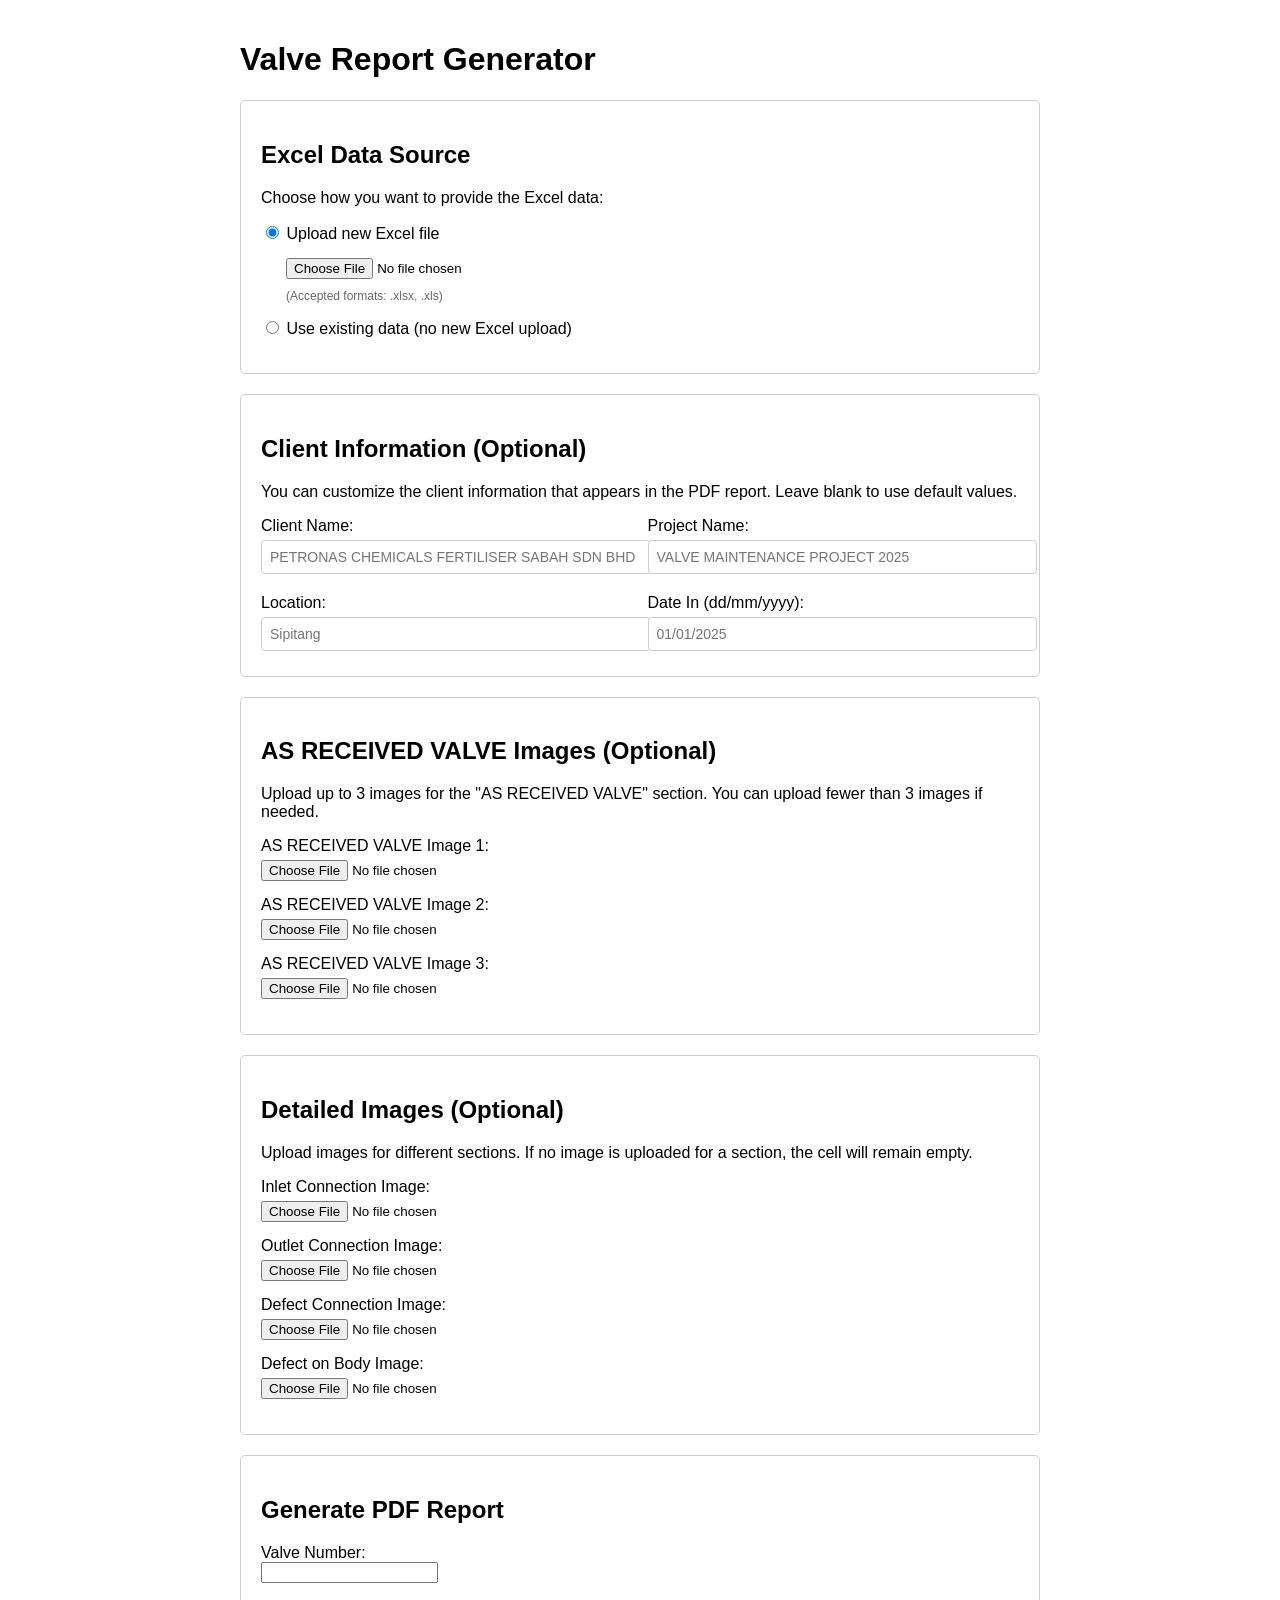
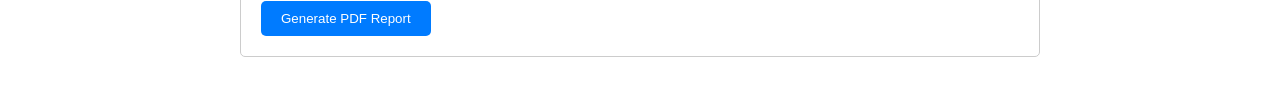
==== templates/index.html @ 650906e9 "added petronas logo" ====
<!DOCTYPE html>
<html lang="en">
<head>
    <meta charset="UTF-8">
    <meta name="viewport" content="width=device-width, initial-scale=1.0">
    <title>Valve Report Generator</title>
    <style>
        body {
            font-family: Arial, sans-serif;
            max-width: 800px;
            margin: 0 auto;
            padding: 20px;
        }
        .upload-section {
            border: 1px solid #ccc;
            padding: 20px;
            margin: 20px 0;
            border-radius: 5px;
        }
        .image-upload {
            margin: 10px 0;
        }
        .image-preview {
            max-width: 200px;
            max-height: 150px;
            margin: 10px 0;
        }
        button {
            background-color: #007bff;
            color: white;
            padding: 10px 20px;
            border: none;
            border-radius: 5px;
            cursor: pointer;
        }
        button:hover {
            background-color: #0056b3;
        }
        input[type="file"] {
            margin: 5px 0;
        }
        input[type="text"] {
            border: 1px solid #ccc;
            border-radius: 4px;
            font-size: 14px;
        }
        input[type="text"]:focus {
            outline: none;
            border-color: #007bff;
            box-shadow: 0 0 5px rgba(0,123,255,0.3);
        }
        .status {
            margin: 10px 0;
            padding: 10px;
            border-radius: 5px;
        }
        .success {
            background-color: #d4edda;
            color: #155724;
        }
        .error {
            background-color: #f8d7da;
            color: #721c24;
        }
    </style>
</head>
<body>
    <h1>Valve Report Generator</h1>
    
    <div class="upload-section">
        <h2>Excel Data Source</h2>
        <p>Choose how you want to provide the Excel data:</p>
        
        <div style="margin: 15px 0;">
            <input type="radio" id="upload_new" name="excel_option" value="upload" checked onchange="toggleExcelOption()">
            <label for="upload_new">Upload new Excel file</label>
            <div id="upload_section" style="margin-left: 25px; margin-top: 10px;">
                <input type="file" id="excel_file" accept=".xlsx,.xls" onchange="uploadExcel()">
                <p style="font-size: 12px; color: #666; margin: 5px 0;">(Accepted formats: .xlsx, .xls)</p>
            </div>
        </div>
        
        <div style="margin: 15px 0;">
            <input type="radio" id="use_existing" name="excel_option" value="existing" onchange="toggleExcelOption()">
            <label for="use_existing">Use existing data (no new Excel upload)</label>
        </div>
        
        <div id="excel_status"></div>
    </div>

    <div class="upload-section">
        <h2>Client Information (Optional)</h2>
        <p>You can customize the client information that appears in the PDF report. Leave blank to use default values.</p>
        
        <div style="display: grid; grid-template-columns: 1fr 1fr; gap: 15px;">
            <div>
                <label for="client_name">Client Name:</label><br>
                <input type="text" id="client_name" placeholder="PETRONAS CHEMICALS FERTILISER SABAH SDN BHD" style="width: 100%; padding: 8px; margin: 5px 0;">
            </div>
            <div>
                <label for="project_name">Project Name:</label><br>
                <input type="text" id="project_name" placeholder="VALVE MAINTENANCE PROJECT 2025" style="width: 100%; padding: 8px; margin: 5px 0;">
            </div>
            <div>
                <label for="location">Location:</label><br>
                <input type="text" id="location" placeholder="Sipitang" style="width: 100%; padding: 8px; margin: 5px 0;">
            </div>
            <div>
                <label for="date_in">Date In (dd/mm/yyyy):</label><br>
                <input type="text" id="date_in" placeholder="01/01/2025" style="width: 100%; padding: 8px; margin: 5px 0;">
            </div>
        </div>
    </div>

    <div class="upload-section">
        <h2>AS RECEIVED VALVE Images (Optional)</h2>
        <p>Upload up to 3 images for the "AS RECEIVED VALVE" section. You can upload fewer than 3 images if needed.</p>
        
        <div class="image-upload">
            <label for="received_valve_1">AS RECEIVED VALVE Image 1:</label><br>
            <input type="file" id="received_valve_1" accept="image/*" onchange="uploadReceivedValveImage(1)">
            <div id="received_valve_1_status"></div>
            <img id="received_valve_1_preview" class="image-preview" style="display: none;">
        </div>

        <div class="image-upload">
            <label for="received_valve_2">AS RECEIVED VALVE Image 2:</label><br>
            <input type="file" id="received_valve_2" accept="image/*" onchange="uploadReceivedValveImage(2)">
            <div id="received_valve_2_status"></div>
            <img id="received_valve_2_preview" class="image-preview" style="display: none;">
        </div>

        <div class="image-upload">
            <label for="received_valve_3">AS RECEIVED VALVE Image 3:</label><br>
            <input type="file" id="received_valve_3" accept="image/*" onchange="uploadReceivedValveImage(3)">
            <div id="received_valve_3_status"></div>
            <img id="received_valve_3_preview" class="image-preview" style="display: none;">
        </div>
    </div>

    <div class="upload-section">
        <h2>Detailed Images (Optional)</h2>
        <p>Upload images for different sections. If no image is uploaded for a section, the cell will remain empty.</p>
        
        <div class="image-upload">
            <label for="inlet_connection">Inlet Connection Image:</label><br>
            <input type="file" id="inlet_connection" accept="image/*" onchange="uploadImage('inlet_connection')">
            <div id="inlet_connection_status"></div>
            <img id="inlet_connection_preview" class="image-preview" style="display: none;">
        </div>

        <div class="image-upload">
            <label for="outlet_connection">Outlet Connection Image:</label><br>
            <input type="file" id="outlet_connection" accept="image/*" onchange="uploadImage('outlet_connection')">
            <div id="outlet_connection_status"></div>
            <img id="outlet_connection_preview" class="image-preview" style="display: none;">
        </div>

        <div class="image-upload">
            <label for="defect_connection">Defect Connection Image:</label><br>
            <input type="file" id="defect_connection" accept="image/*" onchange="uploadImage('defect_connection')">
            <div id="defect_connection_status"></div>
            <img id="defect_connection_preview" class="image-preview" style="display: none;">
        </div>

        <div class="image-upload">
            <label for="defect_body">Defect on Body Image:</label><br>
            <input type="file" id="defect_body" accept="image/*" onchange="uploadImage('defect_body')">
            <div id="defect_body_status"></div>
            <img id="defect_body_preview" class="image-preview" style="display: none;">
        </div>
    </div>

    <div class="upload-section">
        <h2>Generate PDF Report</h2>
        <label for="valve_no">Valve Number:</label><br>
        <input list="valve_no_list" id="valve_no" name="valve_no">
        <datalist id="valve_no_list"></datalist><br><br>
        <button onclick="generatePDF()">Generate PDF Report</button>
        <div id="pdf_status"></div>
    </div>

    <script>
        let uploadedImages = {};
        let receivedValveImages = [];

        function uploadExcel() {
            const uploadOption = document.getElementById('upload_new');
            if (!uploadOption.checked) {
                showStatus('excel_status', 'Please select "Upload new Excel file" option first.', 'error');
                return;
            }
            
            const fileInput = document.getElementById('excel_file');
            const file = fileInput.files[0];

            if (!file) {
                showStatus('excel_status', 'Please select an Excel file.', 'error');
                return;
            }

            const formData = new FormData();
            formData.append('excel', file);

            fetch('/upload-excel', {
                method: 'POST',
                body: formData
            })
            .then(response => response.json())
            .then(data => {
                if (data.message) {
                    showStatus('excel_status', data.message, 'success');
                } else {
                    showStatus('excel_status', data.error, 'error');
                }
            })
            .catch(error => {
                showStatus('excel_status', 'Upload failed: ' + error.message, 'error');
            });
        }

        function toggleExcelOption() {
            const uploadOption = document.getElementById('upload_new');
            const uploadSection = document.getElementById('upload_section');
            
            if (uploadOption.checked) {
                uploadSection.style.display = 'block';
                // Clear any previous status
                showStatus('excel_status', '', '');
            } else {
                uploadSection.style.display = 'none';
                // Automatically use existing data when this option is selected
                useExistingData();
            }
        }

        function useExistingData() {
            showStatus('excel_status', 'Using existing extracted data. You can now generate the PDF.', 'success');
        }

        function uploadImage(imageType) {
            const fileInput = document.getElementById(imageType);
            const file = fileInput.files[0];
            
            if (!file) {
                showStatus(imageType + '_status', 'Please select a file first.', 'error');
                return;
            }

            const formData = new FormData();
            formData.append('image', file);
            formData.append('image_type', imageType);

            fetch('/upload-image', {
                method: 'POST',
                body: formData
            })
            .then(response => response.json())
            .then(data => {
                if (data.message) {
                    showStatus(imageType + '_status', data.message, 'success');
                    uploadedImages[imageType] = data.filepath;
                    
                    // Show preview
                    const preview = document.getElementById(imageType + '_preview');
                    preview.src = URL.createObjectURL(file);
                    preview.style.display = 'block';
                } else {
                    showStatus(imageType + '_status', data.error, 'error');
                }
            })
            .catch(error => {
                showStatus(imageType + '_status', 'Upload failed: ' + error.message, 'error');
            });
        }

        function uploadReceivedValveImage(imageNumber) {
            const fileInput = document.getElementById('received_valve_' + imageNumber);
            const file = fileInput.files[0];
            
            if (!file) {
                showStatus('received_valve_' + imageNumber + '_status', 'Please select a file first.', 'error');
                return;
            }

            const formData = new FormData();
            formData.append('image', file);
            formData.append('image_type', 'received_valve_' + imageNumber);

            fetch('/upload-image', {
                method: 'POST',
                body: formData
            })
            .then(response => response.json())
            .then(data => {
                if (data.message) {
                    showStatus('received_valve_' + imageNumber + '_status', data.message, 'success');
                    
                    // Store the image in the array at the correct position (0-based index)
                    const index = imageNumber - 1;
                    receivedValveImages[index] = data.filepath;
                    
                    // Show preview
                    const preview = document.getElementById('received_valve_' + imageNumber + '_preview');
                    preview.src = URL.createObjectURL(file);
                    preview.style.display = 'block';
                } else {
                    showStatus('received_valve_' + imageNumber + '_status', data.error, 'error');
                }
            })
            .catch(error => {
                showStatus('received_valve_' + imageNumber + '_status', 'Upload failed: ' + error.message, 'error');
            });
        }

        function generatePDF() {
            const valveNo = document.getElementById('valve_no').value;
            
            // Check which Excel option is selected
            const uploadOption = document.getElementById('upload_new');
            const useExistingOption = document.getElementById('use_existing');
            
            if (!uploadOption.checked && !useExistingOption.checked) {
                showStatus('pdf_status', 'Please select an Excel data source option.', 'error');
                return;
            }
            
            // Collect client information
            const clientName = document.getElementById('client_name').value.trim();
            const projectName = document.getElementById('project_name').value.trim();
            const location = document.getElementById('location').value.trim();
            const dateIn = document.getElementById('date_in').value.trim();
            
            // Create user_data object only if any field is filled
            let user_data = null;
            if (clientName || projectName || location || dateIn) {
                user_data = {
                    client_info: {}
                };
                
                if (clientName) user_data.client_info.client = clientName;
                if (projectName) user_data.client_info.project = projectName;
                if (location) user_data.client_info.location = location;
                if (dateIn) user_data.client_info.date_in = dateIn;
            }
            
            const requestData = {
                no: parseInt(valveNo),
                user_data: user_data,
                image_files: uploadedImages,
                received_valve_images: receivedValveImages.filter(img => img) // Filter out empty slots
            };

            fetch('/generate', {
                method: 'POST',
                headers: {
                    'Content-Type': 'application/json'
                },
                body: JSON.stringify(requestData)
            })
            .then(response => response.json())
            .then(data => {
                if (data.message) {
                    showStatus('pdf_status', data.message, 'success');
                } else {
                    showStatus('pdf_status', data.error, 'error');
                }
            })
            .catch(error => {
                showStatus('pdf_status', 'Generation failed: ' + error.message, 'error');
            });
        }

        function showStatus(elementId, message, type) {
            const element = document.getElementById(elementId);
            element.textContent = message;
            element.className = 'status ' + type;
        }

        function loadAvailableNumbers() {
            fetch('/available-no')
                .then(response => response.json())
                .then(data => {
                    const datalist = document.getElementById('valve_no_list');
                    datalist.innerHTML = '';
                    if (data.numbers && data.numbers.length > 0) {
                        data.numbers.forEach(no => {
                            const option = document.createElement('option');
                            option.value = no;
                            datalist.appendChild(option);
                        });
                    }
                });
        }
        window.onload = loadAvailableNumbers;
    </script>
</body>
</html>
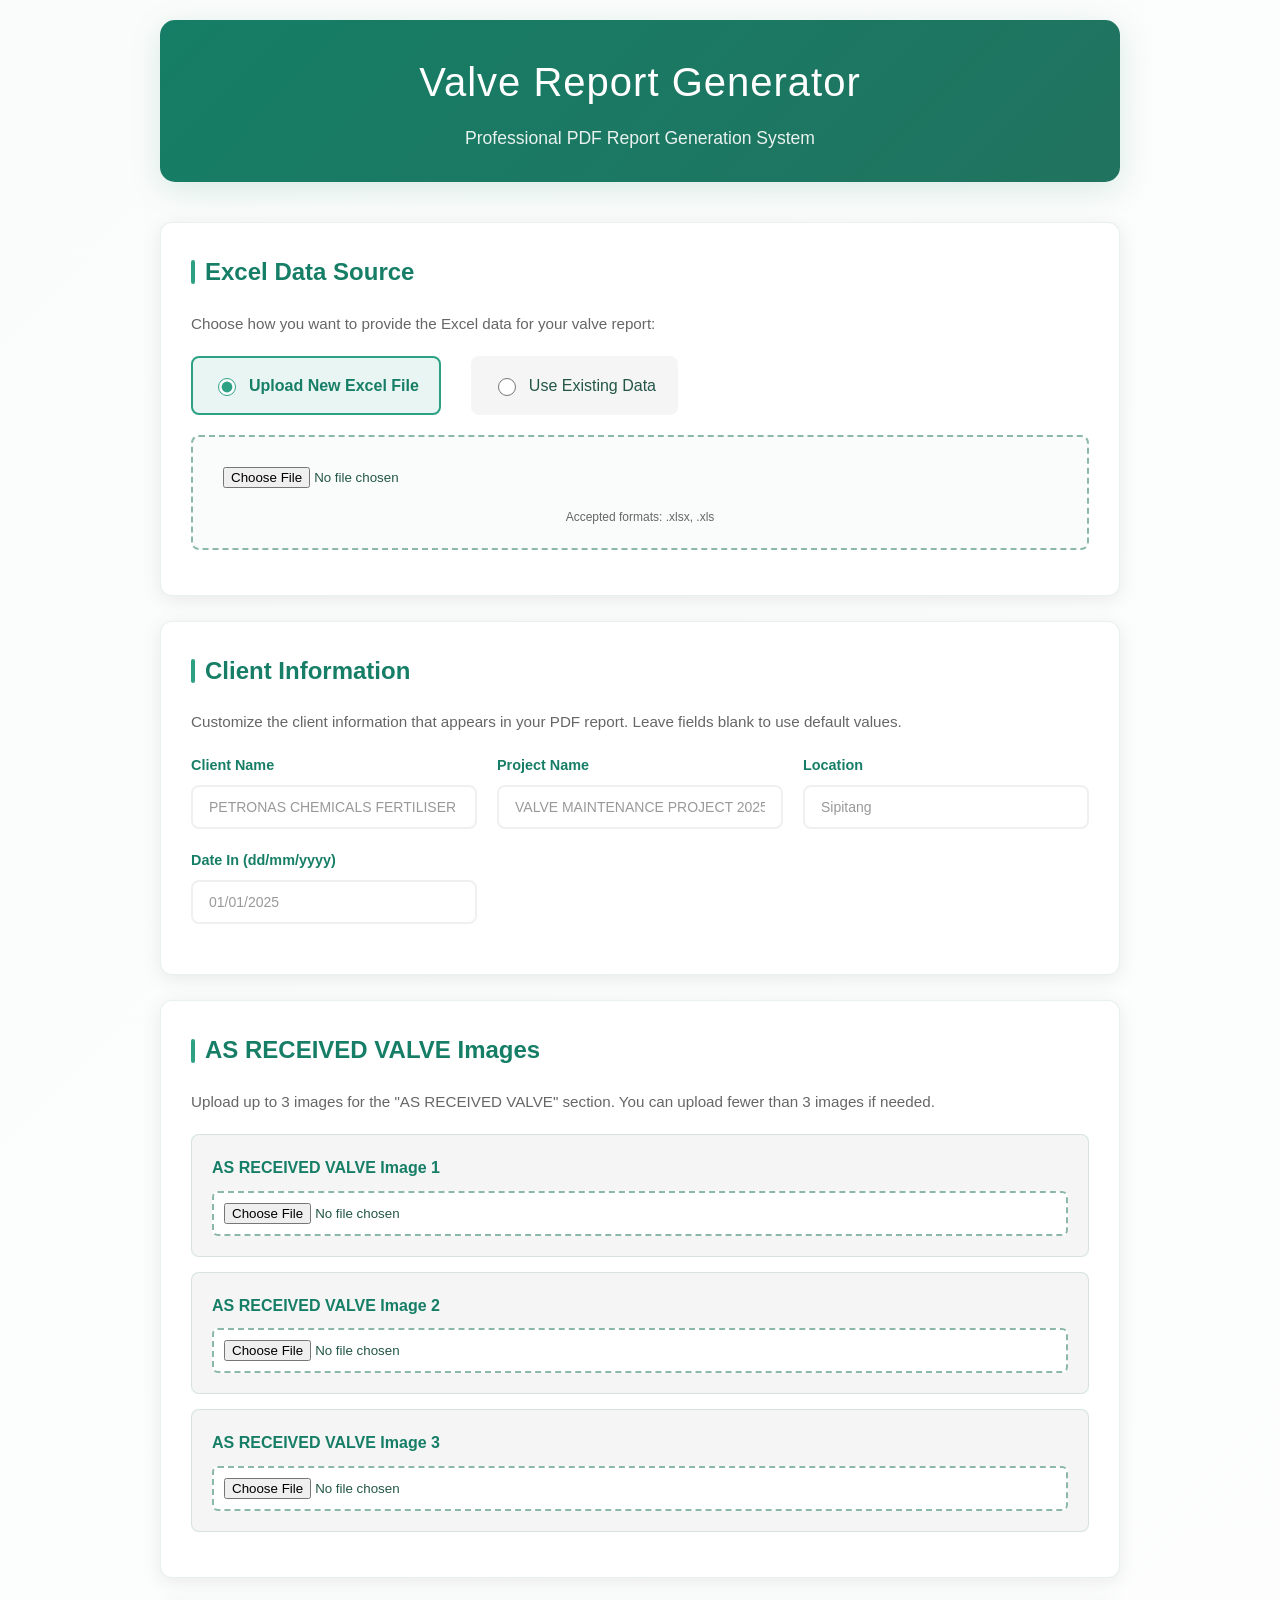
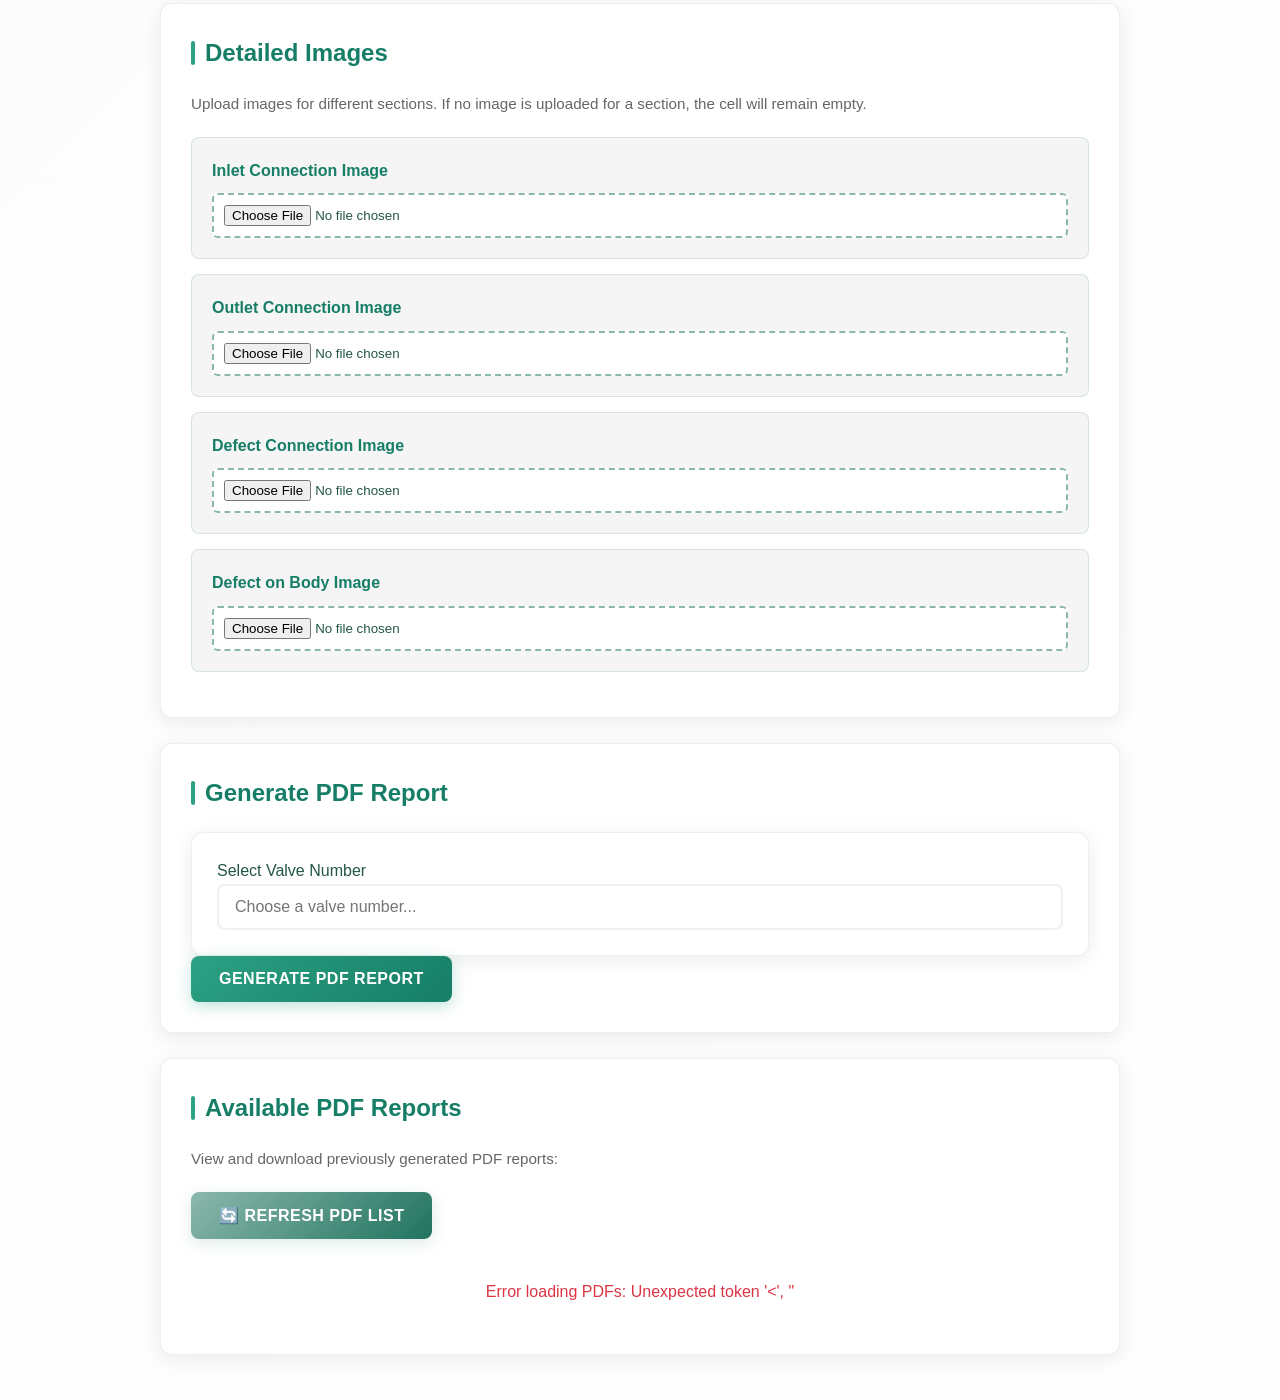
==== commit 895c830c: "pdf generation interface" ====
--- a/templates/index.html
+++ b/templates/index.html
@@ -5,184 +5,522 @@
     <meta name="viewport" content="width=device-width, initial-scale=1.0">
     <title>Valve Report Generator</title>
     <style>
+        :root {
+            --deep-teal: #167E66;
+            --muted-green: #8CB8AC;
+            --pure-white: #FFFFFF;
+            --dark-teal: #20735F;
+            --medium-teal: #2CA184;
+            --very-dark-teal: #235647;
+            --almost-white: #FEFEFE;
+            --light-mint: #FAFCFB;
+            --light-gray: #F5F5F5;
+            --light-gray-2: #f0f0f0;
+        }
+
+        * {
+            box-sizing: border-box;
+        }
+
         body {
-            font-family: Arial, sans-serif;
-            max-width: 800px;
+            font-family: 'Segoe UI', Tahoma, Geneva, Verdana, sans-serif;
+            background: linear-gradient(135deg, var(--light-mint) 0%, var(--almost-white) 100%);
+            margin: 0;
+            padding: 0;
+            min-height: 100vh;
+            color: var(--very-dark-teal);
+            line-height: 1.6;
+        }
+
+        .container {
+            max-width: 1000px;
             margin: 0 auto;
             padding: 20px;
         }
+
+        .header {
+            text-align: center;
+            margin-bottom: 40px;
+            padding: 30px 0;
+            background: linear-gradient(135deg, var(--deep-teal) 0%, var(--dark-teal) 100%);
+            color: var(--pure-white);
+            border-radius: 15px;
+            box-shadow: 0 8px 32px rgba(22, 126, 102, 0.15);
+        }
+
+        .header h1 {
+            margin: 0;
+            font-size: 2.5rem;
+            font-weight: 300;
+            letter-spacing: 1px;
+        }
+
+        .header p {
+            margin: 10px 0 0 0;
+            opacity: 0.9;
+            font-size: 1.1rem;
+        }
+
         .upload-section {
-            border: 1px solid #ccc;
+            background: var(--pure-white);
+            border-radius: 12px;
+            padding: 30px;
+            margin: 25px 0;
+            box-shadow: 0 4px 20px rgba(0, 0, 0, 0.08);
+            border: 1px solid rgba(140, 184, 172, 0.2);
+            transition: all 0.3s ease;
+        }
+
+        .upload-section:hover {
+            box-shadow: 0 8px 30px rgba(0, 0, 0, 0.12);
+            transform: translateY(-2px);
+        }
+
+        .upload-section h2 {
+            color: var(--deep-teal);
+            margin: 0 0 20px 0;
+            font-size: 1.5rem;
+            font-weight: 600;
+            display: flex;
+            align-items: center;
+            gap: 10px;
+        }
+
+        .upload-section h2::before {
+            content: '';
+            width: 4px;
+            height: 24px;
+            background: var(--medium-teal);
+            border-radius: 2px;
+        }
+
+        .upload-section p {
+            color: #666;
+            margin-bottom: 20px;
+            font-size: 0.95rem;
+        }
+
+        .radio-group {
+            display: flex;
+            gap: 30px;
+            margin: 20px 0;
+        }
+
+        .radio-option {
+            display: flex;
+            align-items: center;
+            gap: 10px;
+            padding: 15px 20px;
+            background: var(--light-gray);
+            border-radius: 8px;
+            cursor: pointer;
+            transition: all 0.3s ease;
+            border: 2px solid transparent;
+        }
+
+        .radio-option:hover {
+            background: var(--light-gray-2);
+        }
+
+        .radio-option input[type="radio"] {
+            width: 18px;
+            height: 18px;
+            accent-color: var(--medium-teal);
+        }
+
+        .radio-option input[type="radio"]:checked + label {
+            color: var(--deep-teal);
+            font-weight: 600;
+        }
+
+        .radio-option:has(input[type="radio"]:checked) {
+            background: rgba(44, 161, 132, 0.1);
+            border-color: var(--medium-teal);
+        }
+
+        .file-upload-area {
+            border: 2px dashed var(--muted-green);
+            border-radius: 8px;
             padding: 20px;
+            text-align: center;
+            background: var(--light-mint);
+            transition: all 0.3s ease;
+            margin: 15px 0;
+        }
+
+        .file-upload-area:hover {
+            border-color: var(--medium-teal);
+            background: rgba(44, 161, 132, 0.05);
+        }
+
+        .file-upload-area input[type="file"] {
+            width: 100%;
+            padding: 10px;
+            border: none;
+            background: transparent;
+        }
+
+        .form-grid {
+            display: grid;
+            grid-template-columns: repeat(auto-fit, minmax(250px, 1fr));
+            gap: 20px;
             margin: 20px 0;
-            border-radius: 5px;
-        }
+        }
+
+        .form-group {
+            display: flex;
+            flex-direction: column;
+        }
+
+        .form-group label {
+            font-weight: 600;
+            color: var(--deep-teal);
+            margin-bottom: 8px;
+            font-size: 0.9rem;
+        }
+
+        .form-group input[type="text"] {
+            padding: 12px 16px;
+            border: 2px solid var(--light-gray-2);
+            border-radius: 8px;
+            font-size: 14px;
+            transition: all 0.3s ease;
+            background: var(--pure-white);
+        }
+
+        .form-group input[type="text"]:focus {
+            outline: none;
+            border-color: var(--medium-teal);
+            box-shadow: 0 0 0 3px rgba(44, 161, 132, 0.1);
+        }
+
+        .form-group input[type="text"]::placeholder {
+            color: #999;
+        }
+
         .image-upload {
-            margin: 10px 0;
-        }
+            background: var(--light-gray);
+            padding: 20px;
+            border-radius: 8px;
+            margin: 15px 0;
+            border: 1px solid rgba(140, 184, 172, 0.3);
+        }
+
+        .image-upload label {
+            font-weight: 600;
+            color: var(--deep-teal);
+            margin-bottom: 10px;
+            display: block;
+        }
+
+        .image-upload input[type="file"] {
+            width: 100%;
+            padding: 10px;
+            border: 2px dashed var(--muted-green);
+            border-radius: 6px;
+            background: var(--pure-white);
+            transition: all 0.3s ease;
+        }
+
+        .image-upload input[type="file"]:hover {
+            border-color: var(--medium-teal);
+        }
+
         .image-preview {
             max-width: 200px;
             max-height: 150px;
             margin: 10px 0;
-        }
-        button {
-            background-color: #007bff;
-            color: white;
-            padding: 10px 20px;
+            border-radius: 8px;
+            box-shadow: 0 4px 12px rgba(0, 0, 0, 0.1);
+            border: 2px solid var(--muted-green);
+        }
+
+        .btn {
+            background: linear-gradient(135deg, var(--medium-teal) 0%, var(--deep-teal) 100%);
+            color: var(--pure-white);
+            padding: 14px 28px;
             border: none;
-            border-radius: 5px;
+            border-radius: 8px;
             cursor: pointer;
-        }
-        button:hover {
-            background-color: #0056b3;
-        }
-        input[type="file"] {
-            margin: 5px 0;
-        }
-        input[type="text"] {
-            border: 1px solid #ccc;
-            border-radius: 4px;
-            font-size: 14px;
-        }
-        input[type="text"]:focus {
+            font-size: 16px;
+            font-weight: 600;
+            transition: all 0.3s ease;
+            box-shadow: 0 4px 15px rgba(44, 161, 132, 0.3);
+            text-transform: uppercase;
+            letter-spacing: 0.5px;
+        }
+
+        .btn:hover {
+            transform: translateY(-2px);
+            box-shadow: 0 6px 20px rgba(44, 161, 132, 0.4);
+        }
+
+        .btn:active {
+            transform: translateY(0);
+        }
+
+        .btn-secondary {
+            background: linear-gradient(135deg, var(--muted-green) 0%, var(--dark-teal) 100%);
+            box-shadow: 0 4px 15px rgba(140, 184, 172, 0.3);
+        }
+
+        .btn-secondary:hover {
+            box-shadow: 0 6px 20px rgba(140, 184, 172, 0.4);
+        }
+
+        .status {
+            margin: 15px 0;
+            padding: 15px 20px;
+            border-radius: 8px;
+            font-weight: 500;
+            display: flex;
+            align-items: center;
+            gap: 10px;
+        }
+
+        .status::before {
+            content: '';
+            width: 8px;
+            height: 8px;
+            border-radius: 50%;
+        }
+
+        .success {
+            background: rgba(44, 161, 132, 0.1);
+            color: var(--deep-teal);
+            border: 1px solid rgba(44, 161, 132, 0.3);
+        }
+
+        .success::before {
+            background: var(--medium-teal);
+        }
+
+        .error {
+            background: rgba(220, 53, 69, 0.1);
+            color: #dc3545;
+            border: 1px solid rgba(220, 53, 69, 0.3);
+        }
+
+        .error::before {
+            background: #dc3545;
+        }
+
+        .info {
+            background: rgba(23, 162, 184, 0.1);
+            color: #17a2b8;
+            border: 1px solid rgba(23, 162, 184, 0.3);
+        }
+
+        .info::before {
+            background: #17a2b8;
+        }
+
+        .valve-selector {
+            background: var(--pure-white);
+            padding: 25px;
+            border-radius: 12px;
+            box-shadow: 0 4px 20px rgba(0, 0, 0, 0.08);
+            border: 1px solid rgba(140, 184, 172, 0.2);
+        }
+
+        .valve-selector input[list] {
+            width: 100%;
+            padding: 12px 16px;
+            border: 2px solid var(--light-gray-2);
+            border-radius: 8px;
+            font-size: 16px;
+            transition: all 0.3s ease;
+        }
+
+        .valve-selector input[list]:focus {
             outline: none;
-            border-color: #007bff;
-            box-shadow: 0 0 5px rgba(0,123,255,0.3);
-        }
-        .status {
-            margin: 10px 0;
-            padding: 10px;
-            border-radius: 5px;
-        }
-        .success {
-            background-color: #d4edda;
-            color: #155724;
-        }
-        .error {
-            background-color: #f8d7da;
-            color: #721c24;
+            border-color: var(--medium-teal);
+            box-shadow: 0 0 0 3px rgba(44, 161, 132, 0.1);
+        }
+
+        .section-divider {
+            height: 1px;
+            background: linear-gradient(90deg, transparent, var(--muted-green), transparent);
+            margin: 30px 0;
+        }
+
+        @media (max-width: 768px) {
+            .container {
+                padding: 15px;
+            }
+            
+            .header h1 {
+                font-size: 2rem;
+            }
+            
+            .form-grid {
+                grid-template-columns: 1fr;
+            }
+            
+            .radio-group {
+                flex-direction: column;
+                gap: 15px;
+            }
         }
     </style>
 </head>
 <body>
-    <h1>Valve Report Generator</h1>
-    
-    <div class="upload-section">
-        <h2>Excel Data Source</h2>
-        <p>Choose how you want to provide the Excel data:</p>
-        
-        <div style="margin: 15px 0;">
-            <input type="radio" id="upload_new" name="excel_option" value="upload" checked onchange="toggleExcelOption()">
-            <label for="upload_new">Upload new Excel file</label>
-            <div id="upload_section" style="margin-left: 25px; margin-top: 10px;">
-                <input type="file" id="excel_file" accept=".xlsx,.xls" onchange="uploadExcel()">
-                <p style="font-size: 12px; color: #666; margin: 5px 0;">(Accepted formats: .xlsx, .xls)</p>
-            </div>
+    <div class="container">
+        <div class="header">
+            <h1>Valve Report Generator</h1>
+            <p>Professional PDF Report Generation System</p>
         </div>
         
-        <div style="margin: 15px 0;">
-            <input type="radio" id="use_existing" name="excel_option" value="existing" onchange="toggleExcelOption()">
-            <label for="use_existing">Use existing data (no new Excel upload)</label>
+        <div class="upload-section">
+            <h2>Excel Data Source</h2>
+            <p>Choose how you want to provide the Excel data for your valve report:</p>
+            
+            <div class="radio-group">
+                <div class="radio-option">
+                    <input type="radio" id="upload_new" name="excel_option" value="upload" checked onchange="toggleExcelOption()">
+                    <label for="upload_new">Upload New Excel File</label>
+                </div>
+                <div class="radio-option">
+                    <input type="radio" id="use_existing" name="excel_option" value="existing" onchange="toggleExcelOption()">
+                    <label for="use_existing">Use Existing Data</label>
+                </div>
+            </div>
+            
+            <div id="upload_section" class="file-upload-area">
+                <input type="file" id="excel_file" accept=".xlsx,.xls" onchange="uploadExcel()">
+                <p style="font-size: 12px; color: #666; margin: 10px 0 0 0;">Accepted formats: .xlsx, .xls</p>
+            </div>
+            
+            <div id="excel_status"></div>
         </div>
-        
-        <div id="excel_status"></div>
-    </div>
-
-    <div class="upload-section">
-        <h2>Client Information (Optional)</h2>
-        <p>You can customize the client information that appears in the PDF report. Leave blank to use default values.</p>
-        
-        <div style="display: grid; grid-template-columns: 1fr 1fr; gap: 15px;">
-            <div>
-                <label for="client_name">Client Name:</label><br>
-                <input type="text" id="client_name" placeholder="PETRONAS CHEMICALS FERTILISER SABAH SDN BHD" style="width: 100%; padding: 8px; margin: 5px 0;">
-            </div>
-            <div>
-                <label for="project_name">Project Name:</label><br>
-                <input type="text" id="project_name" placeholder="VALVE MAINTENANCE PROJECT 2025" style="width: 100%; padding: 8px; margin: 5px 0;">
-            </div>
-            <div>
-                <label for="location">Location:</label><br>
-                <input type="text" id="location" placeholder="Sipitang" style="width: 100%; padding: 8px; margin: 5px 0;">
-            </div>
-            <div>
-                <label for="date_in">Date In (dd/mm/yyyy):</label><br>
-                <input type="text" id="date_in" placeholder="01/01/2025" style="width: 100%; padding: 8px; margin: 5px 0;">
+
+        <div class="upload-section">
+            <h2>Client Information</h2>
+            <p>Customize the client information that appears in your PDF report. Leave fields blank to use default values.</p>
+            
+            <div class="form-grid">
+                <div class="form-group">
+                    <label for="client_name">Client Name</label>
+                    <input type="text" id="client_name" placeholder="PETRONAS CHEMICALS FERTILISER SABAH SDN BHD">
+                </div>
+                <div class="form-group">
+                    <label for="project_name">Project Name</label>
+                    <input type="text" id="project_name" placeholder="VALVE MAINTENANCE PROJECT 2025">
+                </div>
+                <div class="form-group">
+                    <label for="location">Location</label>
+                    <input type="text" id="location" placeholder="Sipitang">
+                </div>
+                <div class="form-group">
+                    <label for="date_in">Date In (dd/mm/yyyy)</label>
+                    <input type="text" id="date_in" placeholder="01/01/2025">
+                </div>
             </div>
         </div>
-    </div>
-
-    <div class="upload-section">
-        <h2>AS RECEIVED VALVE Images (Optional)</h2>
-        <p>Upload up to 3 images for the "AS RECEIVED VALVE" section. You can upload fewer than 3 images if needed.</p>
-        
-        <div class="image-upload">
-            <label for="received_valve_1">AS RECEIVED VALVE Image 1:</label><br>
-            <input type="file" id="received_valve_1" accept="image/*" onchange="uploadReceivedValveImage(1)">
-            <div id="received_valve_1_status"></div>
-            <img id="received_valve_1_preview" class="image-preview" style="display: none;">
+
+        <div class="upload-section">
+            <h2>AS RECEIVED VALVE Images</h2>
+            <p>Upload up to 3 images for the "AS RECEIVED VALVE" section. You can upload fewer than 3 images if needed.</p>
+            
+            <div class="image-upload">
+                <label for="received_valve_1">AS RECEIVED VALVE Image 1</label>
+                <input type="file" id="received_valve_1" accept="image/*" onchange="uploadReceivedValveImage(1)">
+                <div id="received_valve_1_status"></div>
+                <img id="received_valve_1_preview" class="image-preview" style="display: none;">
+            </div>
+
+            <div class="image-upload">
+                <label for="received_valve_2">AS RECEIVED VALVE Image 2</label>
+                <input type="file" id="received_valve_2" accept="image/*" onchange="uploadReceivedValveImage(2)">
+                <div id="received_valve_2_status"></div>
+                <img id="received_valve_2_preview" class="image-preview" style="display: none;">
+            </div>
+
+            <div class="image-upload">
+                <label for="received_valve_3">AS RECEIVED VALVE Image 3</label>
+                <input type="file" id="received_valve_3" accept="image/*" onchange="uploadReceivedValveImage(3)">
+                <div id="received_valve_3_status"></div>
+                <img id="received_valve_3_preview" class="image-preview" style="display: none;">
+            </div>
         </div>
 
-        <div class="image-upload">
-            <label for="received_valve_2">AS RECEIVED VALVE Image 2:</label><br>
-            <input type="file" id="received_valve_2" accept="image/*" onchange="uploadReceivedValveImage(2)">
-            <div id="received_valve_2_status"></div>
-            <img id="received_valve_2_preview" class="image-preview" style="display: none;">
+        <div class="upload-section">
+            <h2>Detailed Images</h2>
+            <p>Upload images for different sections. If no image is uploaded for a section, the cell will remain empty.</p>
+            
+            <div class="image-upload">
+                <label for="inlet_connection">Inlet Connection Image</label>
+                <input type="file" id="inlet_connection" accept="image/*" onchange="uploadImage('inlet_connection')">
+                <div id="inlet_connection_status"></div>
+                <img id="inlet_connection_preview" class="image-preview" style="display: none;">
+            </div>
+
+            <div class="image-upload">
+                <label for="outlet_connection">Outlet Connection Image</label>
+                <input type="file" id="outlet_connection" accept="image/*" onchange="uploadImage('outlet_connection')">
+                <div id="outlet_connection_status"></div>
+                <img id="outlet_connection_preview" class="image-preview" style="display: none;">
+            </div>
+
+            <div class="image-upload">
+                <label for="defect_connection">Defect Connection Image</label>
+                <input type="file" id="defect_connection" accept="image/*" onchange="uploadImage('defect_connection')">
+                <div id="defect_connection_status"></div>
+                <img id="defect_connection_preview" class="image-preview" style="display: none;">
+            </div>
+
+            <div class="image-upload">
+                <label for="defect_body">Defect on Body Image</label>
+                <input type="file" id="defect_body" accept="image/*" onchange="uploadImage('defect_body')">
+                <div id="defect_body_status"></div>
+                <img id="defect_body_preview" class="image-preview" style="display: none;">
+            </div>
         </div>
 
-        <div class="image-upload">
-            <label for="received_valve_3">AS RECEIVED VALVE Image 3:</label><br>
-            <input type="file" id="received_valve_3" accept="image/*" onchange="uploadReceivedValveImage(3)">
-            <div id="received_valve_3_status"></div>
-            <img id="received_valve_3_preview" class="image-preview" style="display: none;">
+        <div class="upload-section">
+            <h2>Generate PDF Report</h2>
+            <div class="valve-selector">
+                <label for="valve_no">Select Valve Number</label>
+                <input list="valve_no_list" id="valve_no" name="valve_no" placeholder="Choose a valve number...">
+                <datalist id="valve_no_list"></datalist>
+            </div>
+            <button class="btn" onclick="generatePDF()">Generate PDF Report</button>
+            <div id="pdf_status"></div>
         </div>
-    </div>
-
-    <div class="upload-section">
-        <h2>Detailed Images (Optional)</h2>
-        <p>Upload images for different sections. If no image is uploaded for a section, the cell will remain empty.</p>
-        
-        <div class="image-upload">
-            <label for="inlet_connection">Inlet Connection Image:</label><br>
-            <input type="file" id="inlet_connection" accept="image/*" onchange="uploadImage('inlet_connection')">
-            <div id="inlet_connection_status"></div>
-            <img id="inlet_connection_preview" class="image-preview" style="display: none;">
+
+        <div class="upload-section" id="pdf_viewer_section" style="display: none;">
+            <h2>Generated PDF</h2>
+            <div id="pdf_actions" style="margin-bottom: 20px;">
+                <button class="btn" id="download_btn" onclick="downloadPDF()" style="margin-right: 10px;">
+                    📥 Download PDF
+                </button>
+                <button class="btn btn-secondary" id="view_btn" onclick="viewPDF()">
+                    👁️ View PDF
+                </button>
+            </div>
+            <div id="pdf_viewer_container">
+                <iframe id="pdf_viewer" width="100%" height="600" style="border: 1px solid var(--muted-green); border-radius: 8px;"></iframe>
+            </div>
         </div>
 
-        <div class="image-upload">
-            <label for="outlet_connection">Outlet Connection Image:</label><br>
-            <input type="file" id="outlet_connection" accept="image/*" onchange="uploadImage('outlet_connection')">
-            <div id="outlet_connection_status"></div>
-            <img id="outlet_connection_preview" class="image-preview" style="display: none;">
+        <div class="upload-section">
+            <h2>Available PDF Reports</h2>
+            <p>View and download previously generated PDF reports:</p>
+            <button class="btn btn-secondary" onclick="loadAvailablePDFs()" style="margin-bottom: 20px;">
+                🔄 Refresh PDF List
+            </button>
+            <div id="pdf_list_container">
+                <div id="pdf_list_loading" style="text-align: center; padding: 20px; color: var(--deep-teal);">
+                    Loading available PDFs...
+                </div>
+            </div>
         </div>
-
-        <div class="image-upload">
-            <label for="defect_connection">Defect Connection Image:</label><br>
-            <input type="file" id="defect_connection" accept="image/*" onchange="uploadImage('defect_connection')">
-            <div id="defect_connection_status"></div>
-            <img id="defect_connection_preview" class="image-preview" style="display: none;">
-        </div>
-
-        <div class="image-upload">
-            <label for="defect_body">Defect on Body Image:</label><br>
-            <input type="file" id="defect_body" accept="image/*" onchange="uploadImage('defect_body')">
-            <div id="defect_body_status"></div>
-            <img id="defect_body_preview" class="image-preview" style="display: none;">
-        </div>
-    </div>
-
-    <div class="upload-section">
-        <h2>Generate PDF Report</h2>
-        <label for="valve_no">Valve Number:</label><br>
-        <input list="valve_no_list" id="valve_no" name="valve_no">
-        <datalist id="valve_no_list"></datalist><br><br>
-        <button onclick="generatePDF()">Generate PDF Report</button>
-        <div id="pdf_status"></div>
     </div>
 
     <script>
         let uploadedImages = {};
         let receivedValveImages = [];
+        let currentPDFData = null;
 
         function uploadExcel() {
             const uploadOption = document.getElementById('upload_new');
@@ -351,6 +689,9 @@
                 received_valve_images: receivedValveImages.filter(img => img) // Filter out empty slots
             };
 
+            // Show loading state
+            showStatus('pdf_status', 'Generating PDF... Please wait.', 'info');
+
             fetch('/generate', {
                 method: 'POST',
                 headers: {
@@ -362,6 +703,17 @@
             .then(data => {
                 if (data.message) {
                     showStatus('pdf_status', data.message, 'success');
+                    currentPDFData = data;
+                    
+                    // Show PDF viewer section
+                    document.getElementById('pdf_viewer_section').style.display = 'block';
+                    
+                    // Load PDF in viewer
+                    const pdfViewer = document.getElementById('pdf_viewer');
+                    pdfViewer.src = data.view_url;
+                    
+                    // Scroll to PDF viewer
+                    document.getElementById('pdf_viewer_section').scrollIntoView({ behavior: 'smooth' });
                 } else {
                     showStatus('pdf_status', data.error, 'error');
                 }
@@ -369,6 +721,67 @@
             .catch(error => {
                 showStatus('pdf_status', 'Generation failed: ' + error.message, 'error');
             });
+        }
+
+        function downloadPDF() {
+            if (currentPDFData && currentPDFData.download_url) {
+                window.open(currentPDFData.download_url, '_blank');
+            } else {
+                alert('No PDF available for download.');
+            }
+        }
+
+        function viewPDF() {
+            if (currentPDFData && currentPDFData.view_url) {
+                window.open(currentPDFData.view_url, '_blank');
+            } else {
+                alert('No PDF available for viewing.');
+            }
+        }
+
+        function loadAvailablePDFs() {
+            const container = document.getElementById('pdf_list_container');
+            const loading = document.getElementById('pdf_list_loading');
+            
+            loading.style.display = 'block';
+            container.innerHTML = '<div id="pdf_list_loading" style="text-align: center; padding: 20px; color: var(--deep-teal);">Loading available PDFs...</div>';
+
+            fetch('/list-pdfs')
+                .then(response => response.json())
+                .then(data => {
+                    loading.style.display = 'none';
+                    
+                    if (data.pdfs && data.pdfs.length > 0) {
+                        let html = '<div style="display: grid; gap: 15px;">';
+                        data.pdfs.forEach(pdf => {
+                            const fileSize = (pdf.size / 1024).toFixed(1); // Convert to KB
+                            html += `
+                                <div style="background: var(--light-gray); padding: 15px; border-radius: 8px; border: 1px solid var(--muted-green);">
+                                    <div style="display: flex; justify-content: space-between; align-items: center; margin-bottom: 10px;">
+                                        <strong style="color: var(--deep-teal);">${pdf.filename}</strong>
+                                        <span style="color: #666; font-size: 0.9rem;">${fileSize} KB</span>
+                                    </div>
+                                    <div style="display: flex; gap: 10px;">
+                                        <button class="btn" onclick="window.open('${pdf.download_url}', '_blank')" style="padding: 8px 16px; font-size: 0.9rem;">
+                                            📥 Download
+                                        </button>
+                                        <button class="btn btn-secondary" onclick="window.open('${pdf.view_url}', '_blank')" style="padding: 8px 16px; font-size: 0.9rem;">
+                                            👁️ View
+                                        </button>
+                                    </div>
+                                </div>
+                            `;
+                        });
+                        html += '</div>';
+                        container.innerHTML = html;
+                    } else {
+                        container.innerHTML = '<div style="text-align: center; padding: 20px; color: #666;">No PDF reports available yet. Generate your first report above!</div>';
+                    }
+                })
+                .catch(error => {
+                    loading.style.display = 'none';
+                    container.innerHTML = '<div style="text-align: center; padding: 20px; color: #dc3545;">Error loading PDFs: ' + error.message + '</div>';
+                });
         }
 
         function showStatus(elementId, message, type) {
@@ -392,7 +805,11 @@
                     }
                 });
         }
-        window.onload = loadAvailableNumbers;
+        
+        window.onload = function() {
+            loadAvailableNumbers();
+            loadAvailablePDFs();
+        };
     </script>
 </body>
 </html> 
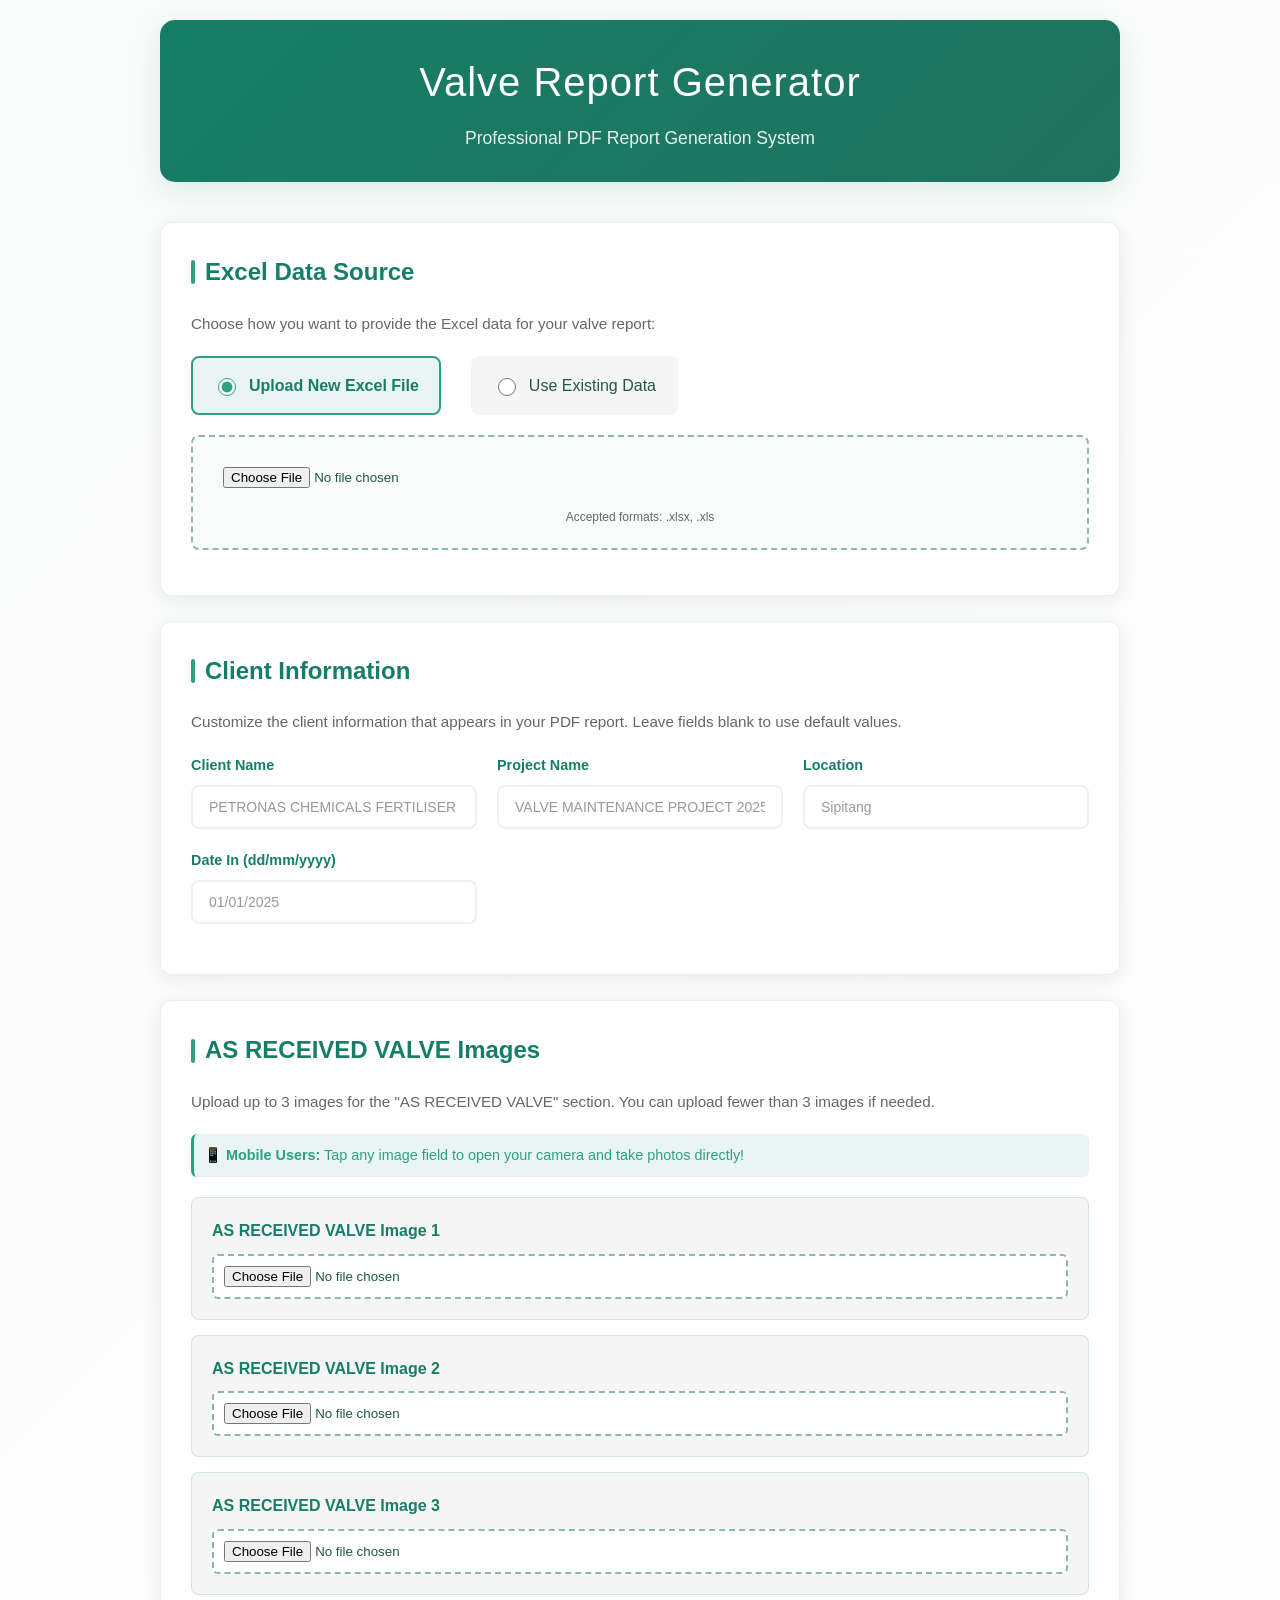
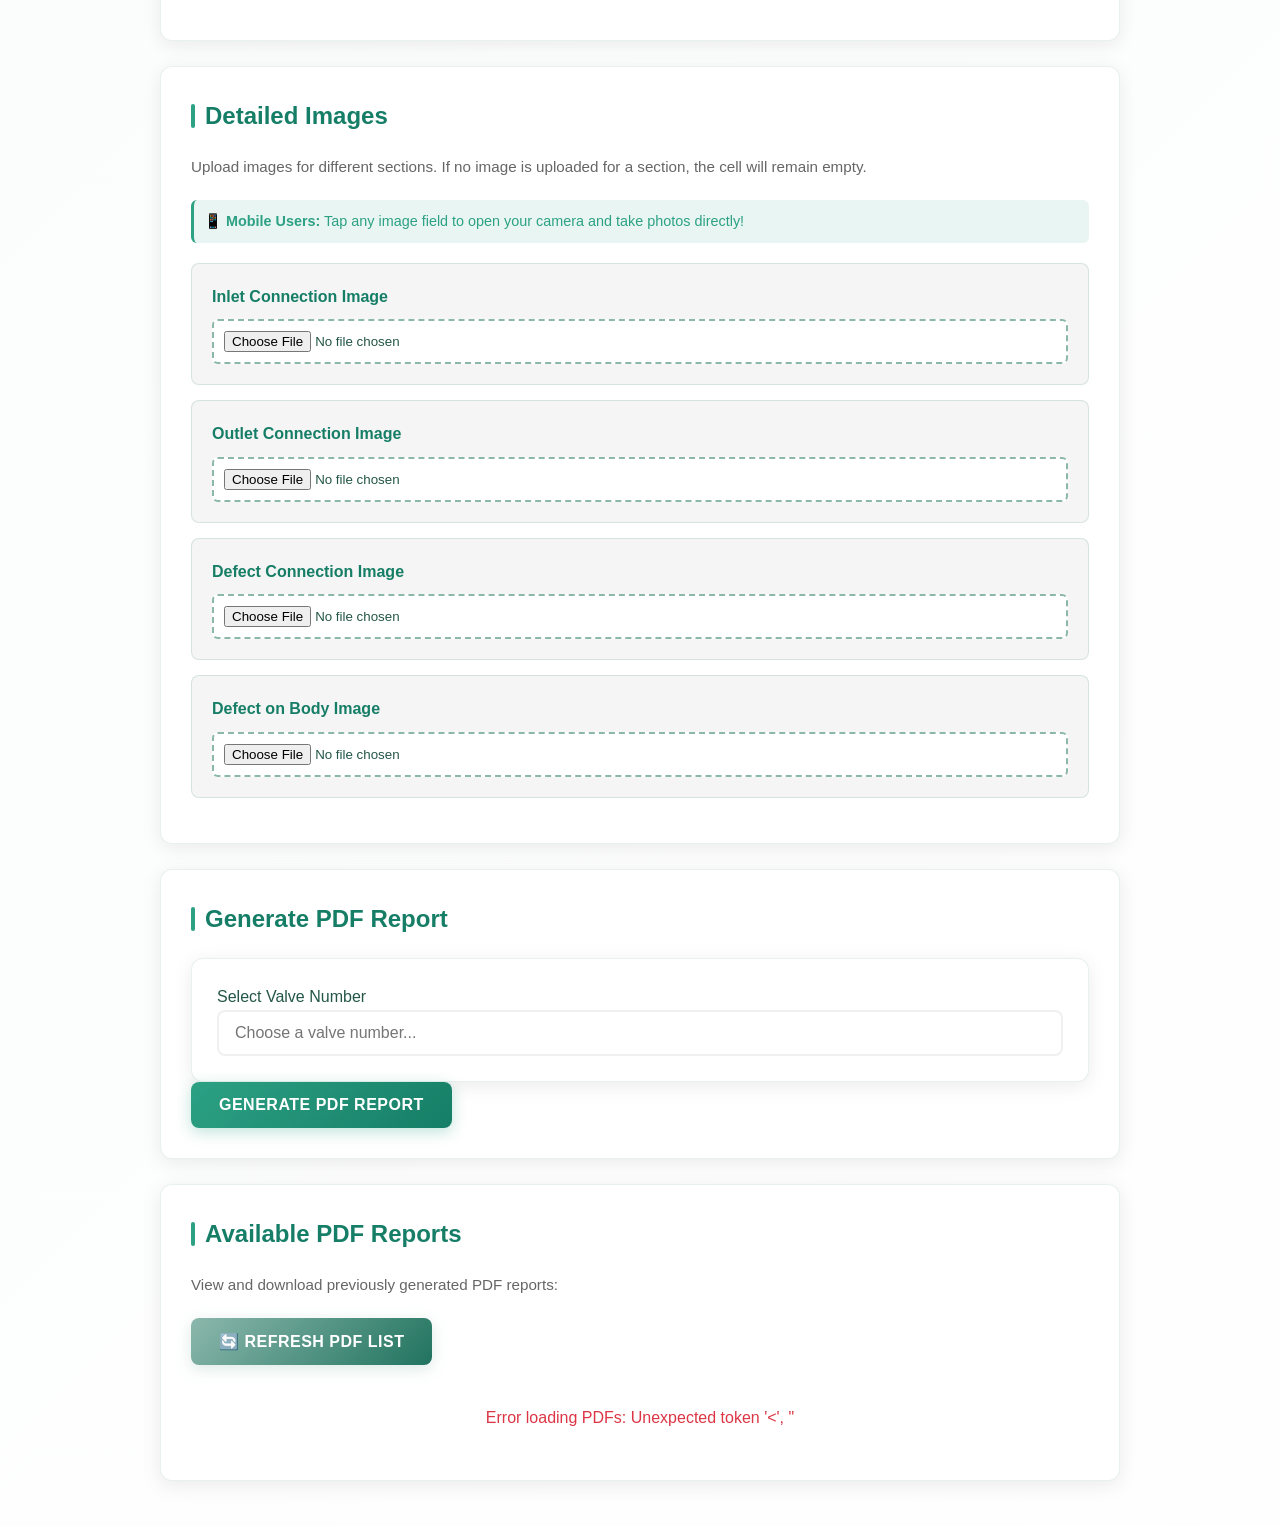
==== commit 5cb5364f: "image direct" ====
--- a/templates/index.html
+++ b/templates/index.html
@@ -421,60 +421,66 @@
         <div class="upload-section">
             <h2>AS RECEIVED VALVE Images</h2>
             <p>Upload up to 3 images for the "AS RECEIVED VALVE" section. You can upload fewer than 3 images if needed.</p>
-            
-            <div class="image-upload">
-                <label for="received_valve_1">AS RECEIVED VALVE Image 1</label>
-                <input type="file" id="received_valve_1" accept="image/*" onchange="uploadReceivedValveImage(1)">
-                <div id="received_valve_1_status"></div>
-                <img id="received_valve_1_preview" class="image-preview" style="display: none;">
-            </div>
-
-            <div class="image-upload">
-                <label for="received_valve_2">AS RECEIVED VALVE Image 2</label>
-                <input type="file" id="received_valve_2" accept="image/*" onchange="uploadReceivedValveImage(2)">
-                <div id="received_valve_2_status"></div>
-                <img id="received_valve_2_preview" class="image-preview" style="display: none;">
-            </div>
-
-            <div class="image-upload">
-                <label for="received_valve_3">AS RECEIVED VALVE Image 3</label>
-                <input type="file" id="received_valve_3" accept="image/*" onchange="uploadReceivedValveImage(3)">
-                <div id="received_valve_3_status"></div>
-                <img id="received_valve_3_preview" class="image-preview" style="display: none;">
-            </div>
+            <p style="font-size: 0.9rem; color: var(--medium-teal); background: rgba(44, 161, 132, 0.1); padding: 10px; border-radius: 6px; border-left: 3px solid var(--medium-teal);">
+                📱 <strong>Mobile Users:</strong> Tap any image field to open your camera and take photos directly!
+            </p>
+            
+                    <div class="image-upload">
+            <label for="received_valve_1">AS RECEIVED VALVE Image 1</label>
+            <input type="file" id="received_valve_1" accept="image/*" capture="environment" onchange="uploadReceivedValveImage(1)">
+            <div id="received_valve_1_status"></div>
+            <img id="received_valve_1_preview" class="image-preview" style="display: none;">
+        </div>
+
+        <div class="image-upload">
+            <label for="received_valve_2">AS RECEIVED VALVE Image 2</label>
+            <input type="file" id="received_valve_2" accept="image/*" capture="environment" onchange="uploadReceivedValveImage(2)">
+            <div id="received_valve_2_status"></div>
+            <img id="received_valve_2_preview" class="image-preview" style="display: none;">
+        </div>
+
+        <div class="image-upload">
+            <label for="received_valve_3">AS RECEIVED VALVE Image 3</label>
+            <input type="file" id="received_valve_3" accept="image/*" capture="environment" onchange="uploadReceivedValveImage(3)">
+            <div id="received_valve_3_status"></div>
+            <img id="received_valve_3_preview" class="image-preview" style="display: none;">
+        </div>
         </div>
 
         <div class="upload-section">
             <h2>Detailed Images</h2>
             <p>Upload images for different sections. If no image is uploaded for a section, the cell will remain empty.</p>
-            
-            <div class="image-upload">
-                <label for="inlet_connection">Inlet Connection Image</label>
-                <input type="file" id="inlet_connection" accept="image/*" onchange="uploadImage('inlet_connection')">
-                <div id="inlet_connection_status"></div>
-                <img id="inlet_connection_preview" class="image-preview" style="display: none;">
-            </div>
-
-            <div class="image-upload">
-                <label for="outlet_connection">Outlet Connection Image</label>
-                <input type="file" id="outlet_connection" accept="image/*" onchange="uploadImage('outlet_connection')">
-                <div id="outlet_connection_status"></div>
-                <img id="outlet_connection_preview" class="image-preview" style="display: none;">
-            </div>
-
-            <div class="image-upload">
-                <label for="defect_connection">Defect Connection Image</label>
-                <input type="file" id="defect_connection" accept="image/*" onchange="uploadImage('defect_connection')">
-                <div id="defect_connection_status"></div>
-                <img id="defect_connection_preview" class="image-preview" style="display: none;">
-            </div>
-
-            <div class="image-upload">
-                <label for="defect_body">Defect on Body Image</label>
-                <input type="file" id="defect_body" accept="image/*" onchange="uploadImage('defect_body')">
-                <div id="defect_body_status"></div>
-                <img id="defect_body_preview" class="image-preview" style="display: none;">
-            </div>
+            <p style="font-size: 0.9rem; color: var(--medium-teal); background: rgba(44, 161, 132, 0.1); padding: 10px; border-radius: 6px; border-left: 3px solid var(--medium-teal);">
+                📱 <strong>Mobile Users:</strong> Tap any image field to open your camera and take photos directly!
+            </p>
+            
+                    <div class="image-upload">
+            <label for="inlet_connection">Inlet Connection Image</label>
+            <input type="file" id="inlet_connection" accept="image/*" capture="environment" onchange="uploadImage('inlet_connection')">
+            <div id="inlet_connection_status"></div>
+            <img id="inlet_connection_preview" class="image-preview" style="display: none;">
+        </div>
+
+        <div class="image-upload">
+            <label for="outlet_connection">Outlet Connection Image</label>
+            <input type="file" id="outlet_connection" accept="image/*" capture="environment" onchange="uploadImage('outlet_connection')">
+            <div id="outlet_connection_status"></div>
+            <img id="outlet_connection_preview" class="image-preview" style="display: none;">
+        </div>
+
+        <div class="image-upload">
+            <label for="defect_connection">Defect Connection Image</label>
+            <input type="file" id="defect_connection" accept="image/*" capture="environment" onchange="uploadImage('defect_connection')">
+            <div id="defect_connection_status"></div>
+            <img id="defect_connection_preview" class="image-preview" style="display: none;">
+        </div>
+
+        <div class="image-upload">
+            <label for="defect_body">Defect on Body Image</label>
+            <input type="file" id="defect_body" accept="image/*" capture="environment" onchange="uploadImage('defect_body')">
+            <div id="defect_body_status"></div>
+            <img id="defect_body_preview" class="image-preview" style="display: none;">
+        </div>
         </div>
 
         <div class="upload-section">
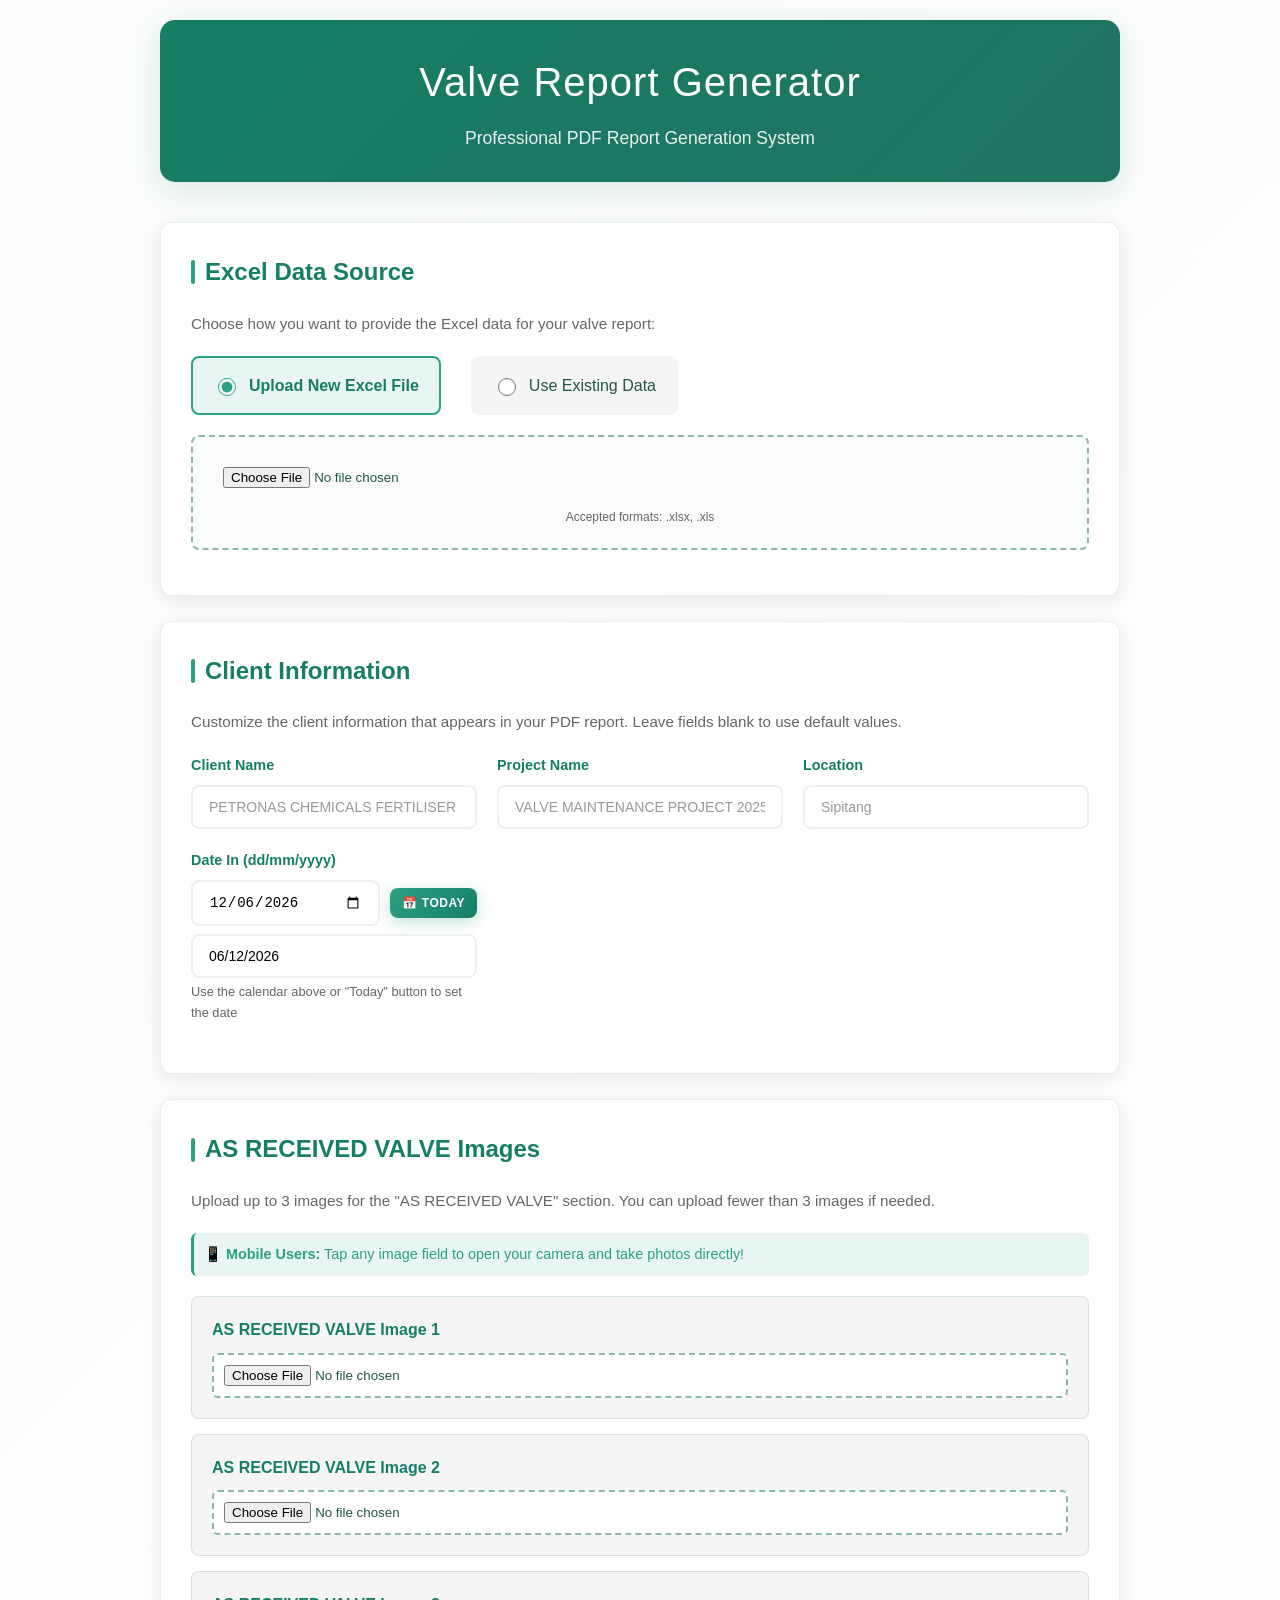
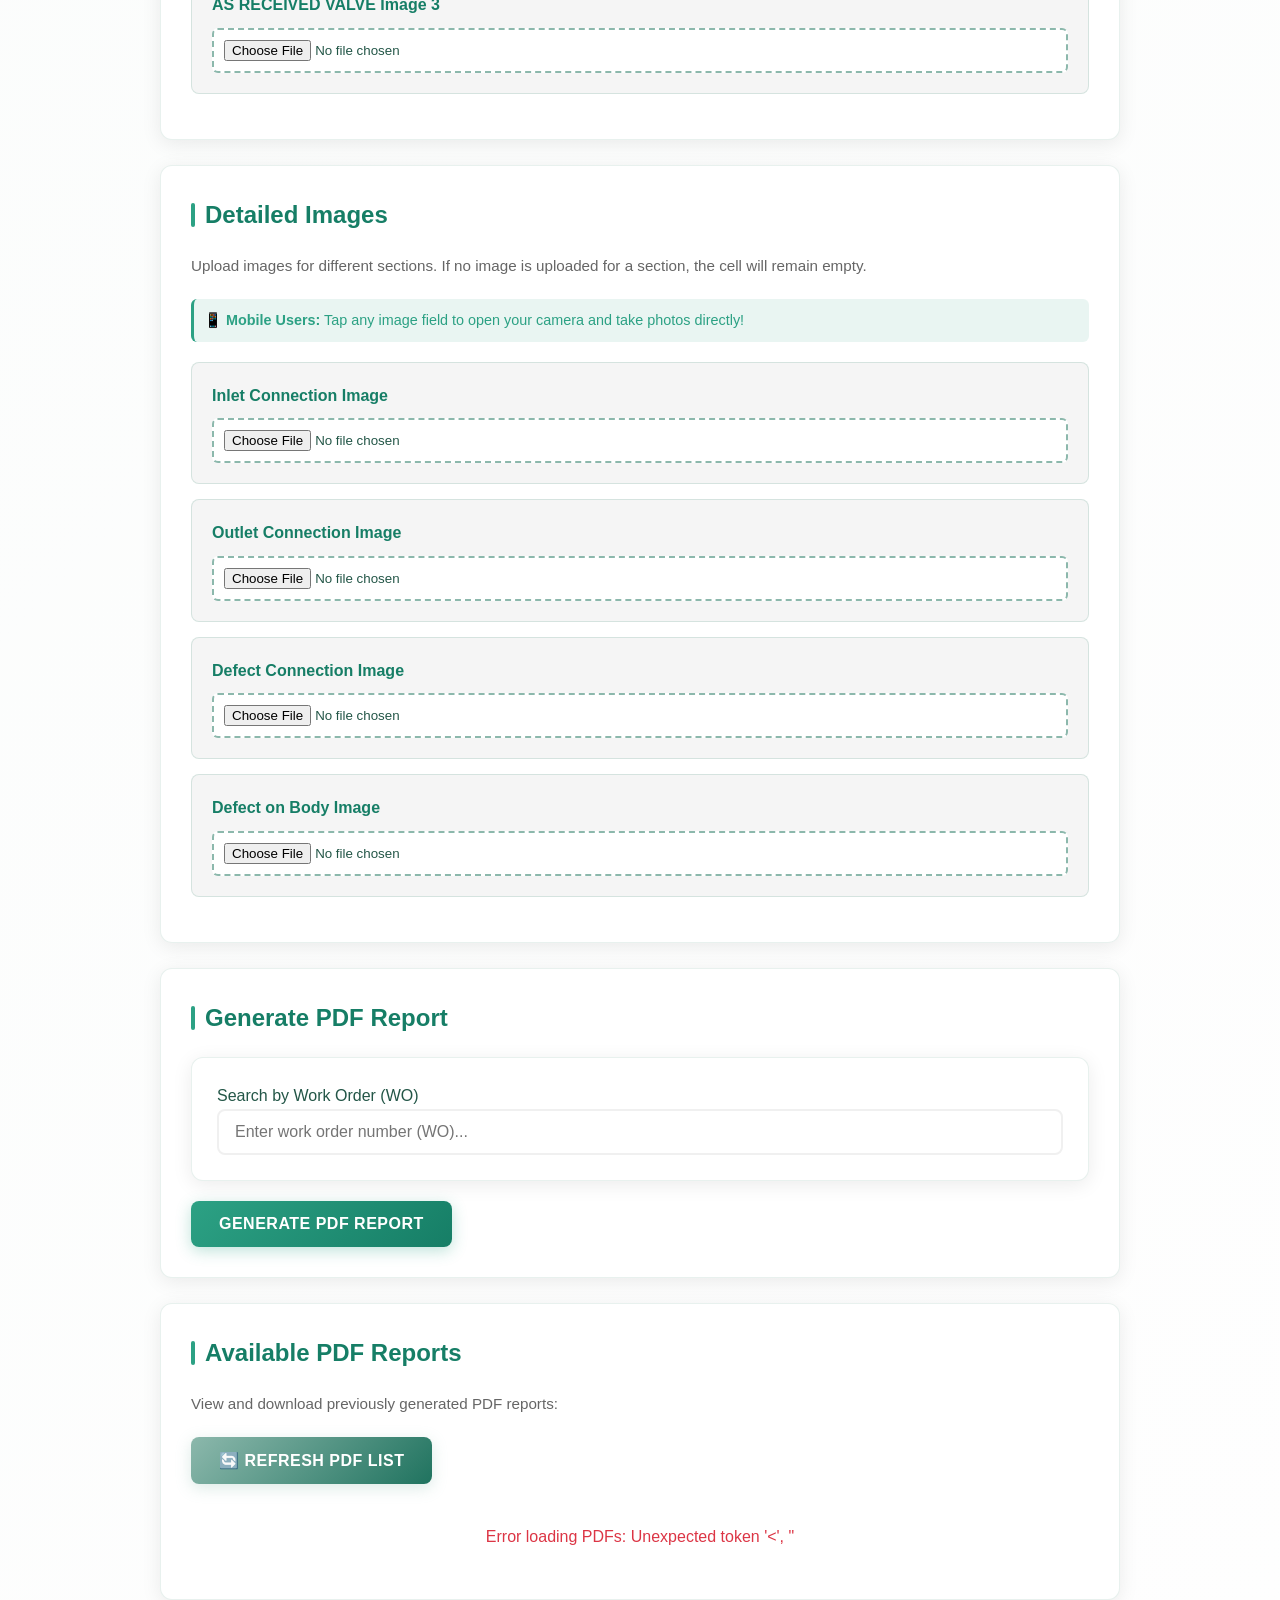
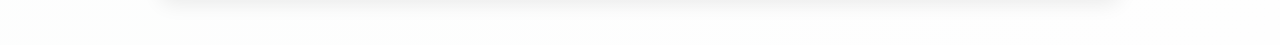
==== commit 9eddc619: "date problem, like setting up date for both sv" ====
--- a/templates/index.html
+++ b/templates/index.html
@@ -413,7 +413,16 @@
                 </div>
                 <div class="form-group">
                     <label for="date_in">Date In (dd/mm/yyyy)</label>
-                    <input type="text" id="date_in" placeholder="01/01/2025">
+                    <div style="display: flex; gap: 10px; align-items: center;">
+                        <input type="date" id="date_in_calendar" style="flex: 1; padding: 12px 16px; border: 2px solid var(--light-gray-2); border-radius: 8px; font-size: 14px; transition: all 0.3s ease; background: var(--pure-white);" onchange="updateDateInput()">
+                        <button type="button" class="btn" style="padding: 8px 12px; font-size: 12px; white-space: nowrap;" onclick="setCurrentDate()">
+                            📅 Today
+                        </button>
+                    </div>
+                    <input type="text" id="date_in" placeholder="07/08/2025" style="margin-top: 8px;" onchange="updateCalendarFromText()">
+                    <small style="color: #666; font-size: 0.8rem; margin-top: 4px; display: block;">
+                        Use the calendar above or "Today" button to set the date
+                    </small>
                 </div>
             </div>
         </div>
@@ -485,12 +494,17 @@
 
         <div class="upload-section">
             <h2>Generate PDF Report</h2>
+            
+            <!-- Search by WO -->
             <div class="valve-selector">
-                <label for="valve_no">Select Valve Number</label>
-                <input list="valve_no_list" id="valve_no" name="valve_no" placeholder="Choose a valve number...">
-                <datalist id="valve_no_list"></datalist>
+                <label for="valve_wo">Search by Work Order (WO)</label>
+                <input list="valve_wo_list" id="valve_wo" name="valve_wo" placeholder="Enter work order number (WO)...">
+                <datalist id="valve_wo_list"></datalist>
             </div>
-            <button class="btn" onclick="generatePDF()">Generate PDF Report</button>
+            
+            <div style="margin-top: 20px;">
+                <button class="btn" onclick="generatePDF()">Generate PDF Report</button>
+            </div>
             <div id="pdf_status"></div>
         </div>
 
@@ -658,7 +672,7 @@
         }
 
         function generatePDF() {
-            const valveNo = document.getElementById('valve_no').value;
+            const valveWO = document.getElementById('valve_wo').value;
             
             // Check which Excel option is selected
             const uploadOption = document.getElementById('upload_new');
@@ -668,6 +682,15 @@
                 showStatus('pdf_status', 'Please select an Excel data source option.', 'error');
                 return;
             }
+            
+            // Check if WO identifier is provided
+            if (!valveWO) {
+                showStatus('pdf_status', 'Please enter a Work Order (WO) number.', 'error');
+                return;
+            }
+            
+            // Use the WO identifier
+            const identifier = valveWO;
             
             // Collect client information
             const clientName = document.getElementById('client_name').value.trim();
@@ -689,7 +712,7 @@
             }
             
             const requestData = {
-                no: parseInt(valveNo),
+                identifier: identifier,
                 user_data: user_data,
                 image_files: uploadedImages,
                 received_valve_images: receivedValveImages.filter(img => img) // Filter out empty slots
@@ -800,21 +823,93 @@
             fetch('/available-no')
                 .then(response => response.json())
                 .then(data => {
-                    const datalist = document.getElementById('valve_no_list');
-                    datalist.innerHTML = '';
-                    if (data.numbers && data.numbers.length > 0) {
-                        data.numbers.forEach(no => {
+                    // Populate WO datalist
+                    const woDatalist = document.getElementById('valve_wo_list');
+                    woDatalist.innerHTML = '';
+                    if (data.wo_numbers && data.wo_numbers.length > 0) {
+                        data.wo_numbers.forEach(wo => {
                             const option = document.createElement('option');
-                            option.value = no;
-                            datalist.appendChild(option);
+                            option.value = wo;
+                            woDatalist.appendChild(option);
                         });
                     }
                 });
+        }
+        
+        function setCurrentDate() {
+            const today = new Date();
+            const day = String(today.getDate()).padStart(2, '0');
+            const month = String(today.getMonth() + 1).padStart(2, '0');
+            const year = today.getFullYear();
+            const formattedDate = `${day}/${month}/${year}`;
+            
+            document.getElementById('date_in').value = formattedDate;
+            document.getElementById('date_in_calendar').value = today.toISOString().split('T')[0];
+        }
+
+        function updateDateInput() {
+            const calendarInput = document.getElementById('date_in_calendar');
+            const textInput = document.getElementById('date_in');
+            
+            if (calendarInput.value) {
+                const date = new Date(calendarInput.value);
+                const day = String(date.getDate()).padStart(2, '0');
+                const month = String(date.getMonth() + 1).padStart(2, '0');
+                const year = date.getFullYear();
+                const formattedDate = `${day}/${month}/${year}`;
+                
+                textInput.value = formattedDate;
+            }
+        }
+
+        function formatDateForDisplay(dateString) {
+            if (!dateString) return '';
+            
+            // Handle dd/mm/yyyy format
+            if (dateString.includes('/')) {
+                const parts = dateString.split('/');
+                if (parts.length === 3) {
+                    const day = parts[0];
+                    const month = parts[1];
+                    const year = parts[2];
+                    return `${year}-${month.padStart(2, '0')}-${day.padStart(2, '0')}`;
+                }
+            }
+            
+            return dateString;
+        }
+
+        function parseDateFromDDMMYYYY(dateString) {
+            if (!dateString || !dateString.includes('/')) return null;
+            
+            const parts = dateString.split('/');
+            if (parts.length === 3) {
+                const day = parseInt(parts[0]);
+                const month = parseInt(parts[1]) - 1; // Month is 0-based in JavaScript
+                const year = parseInt(parts[2]);
+                return new Date(year, month, day);
+            }
+            return null;
+        }
+
+        function updateCalendarFromText() {
+            const textInput = document.getElementById('date_in');
+            const calendarInput = document.getElementById('date_in_calendar');
+            
+            if (textInput.value) {
+                const date = parseDateFromDDMMYYYY(textInput.value);
+                if (date && !isNaN(date.getTime())) {
+                    calendarInput.value = date.toISOString().split('T')[0];
+                }
+            }
         }
         
         window.onload = function() {
             loadAvailableNumbers();
             loadAvailablePDFs();
+            
+            // Set current date by default
+            setCurrentDate();
         };
     </script>
 </body>
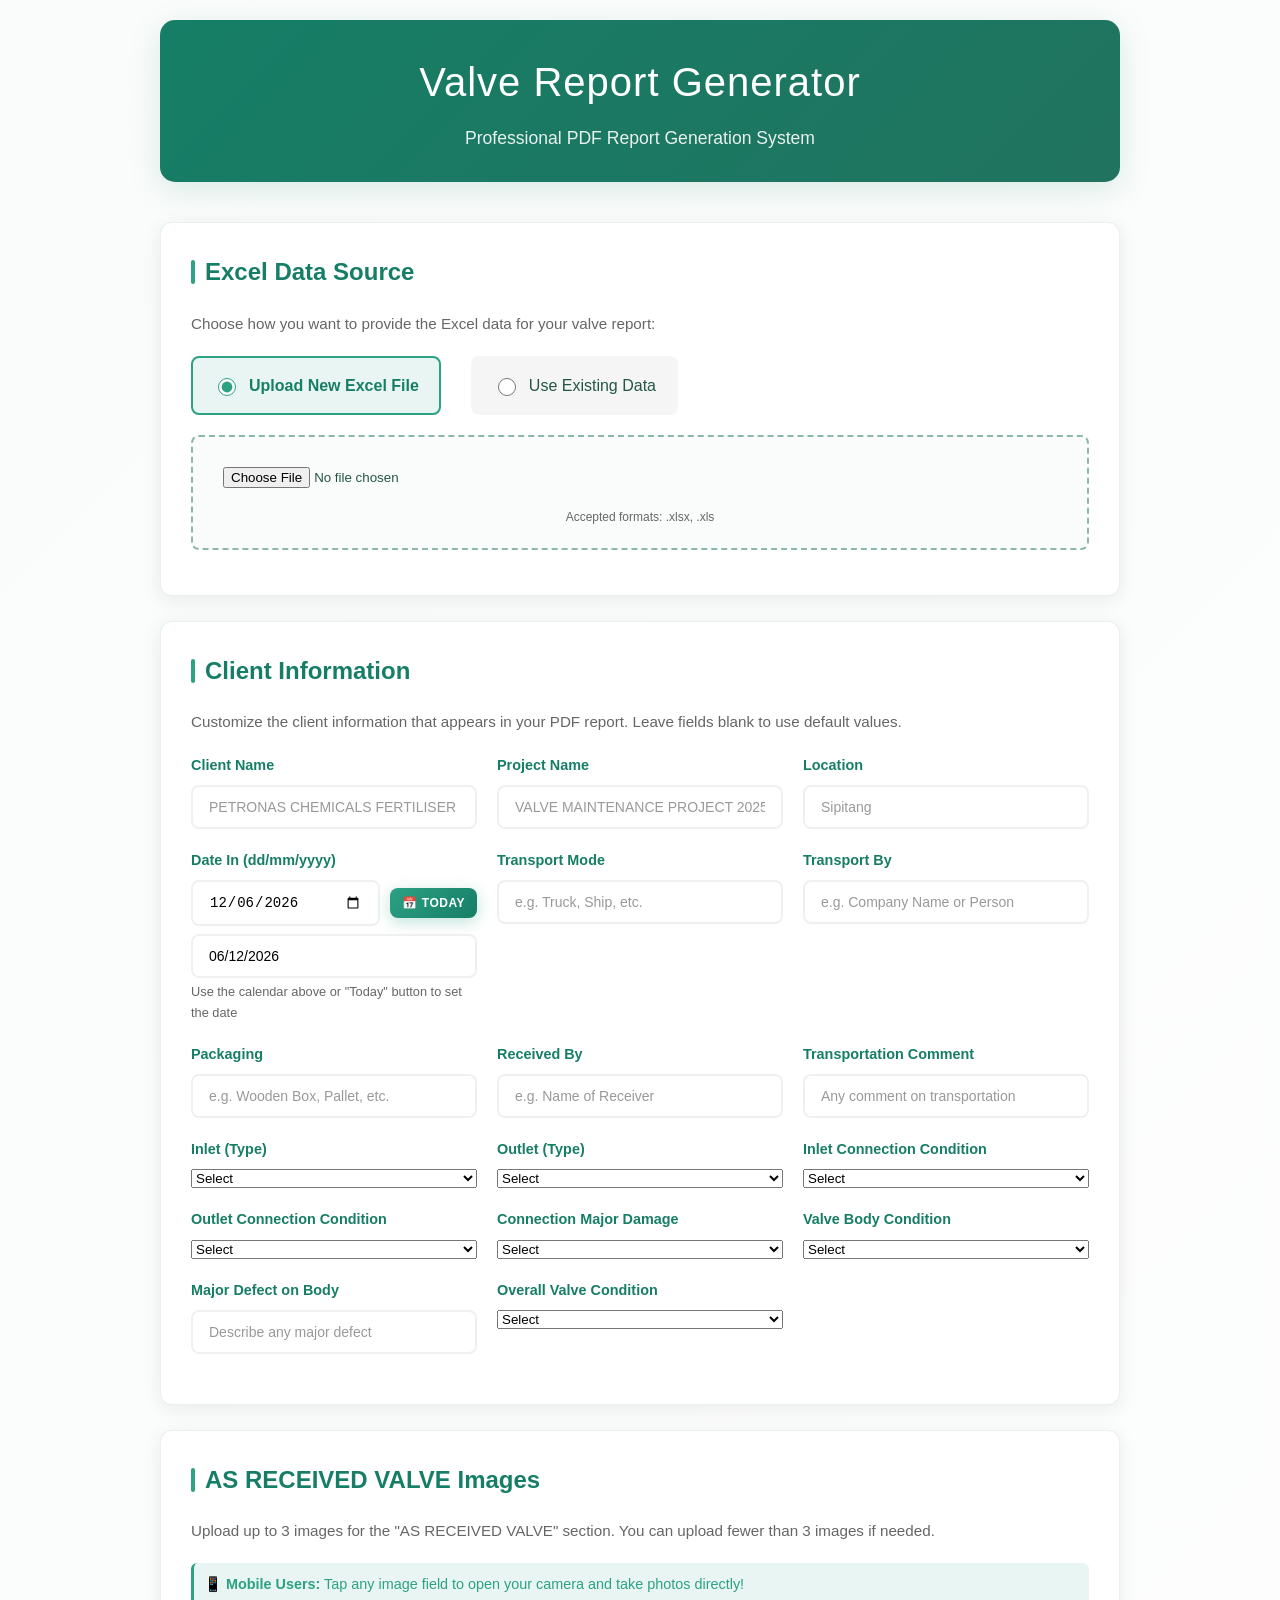
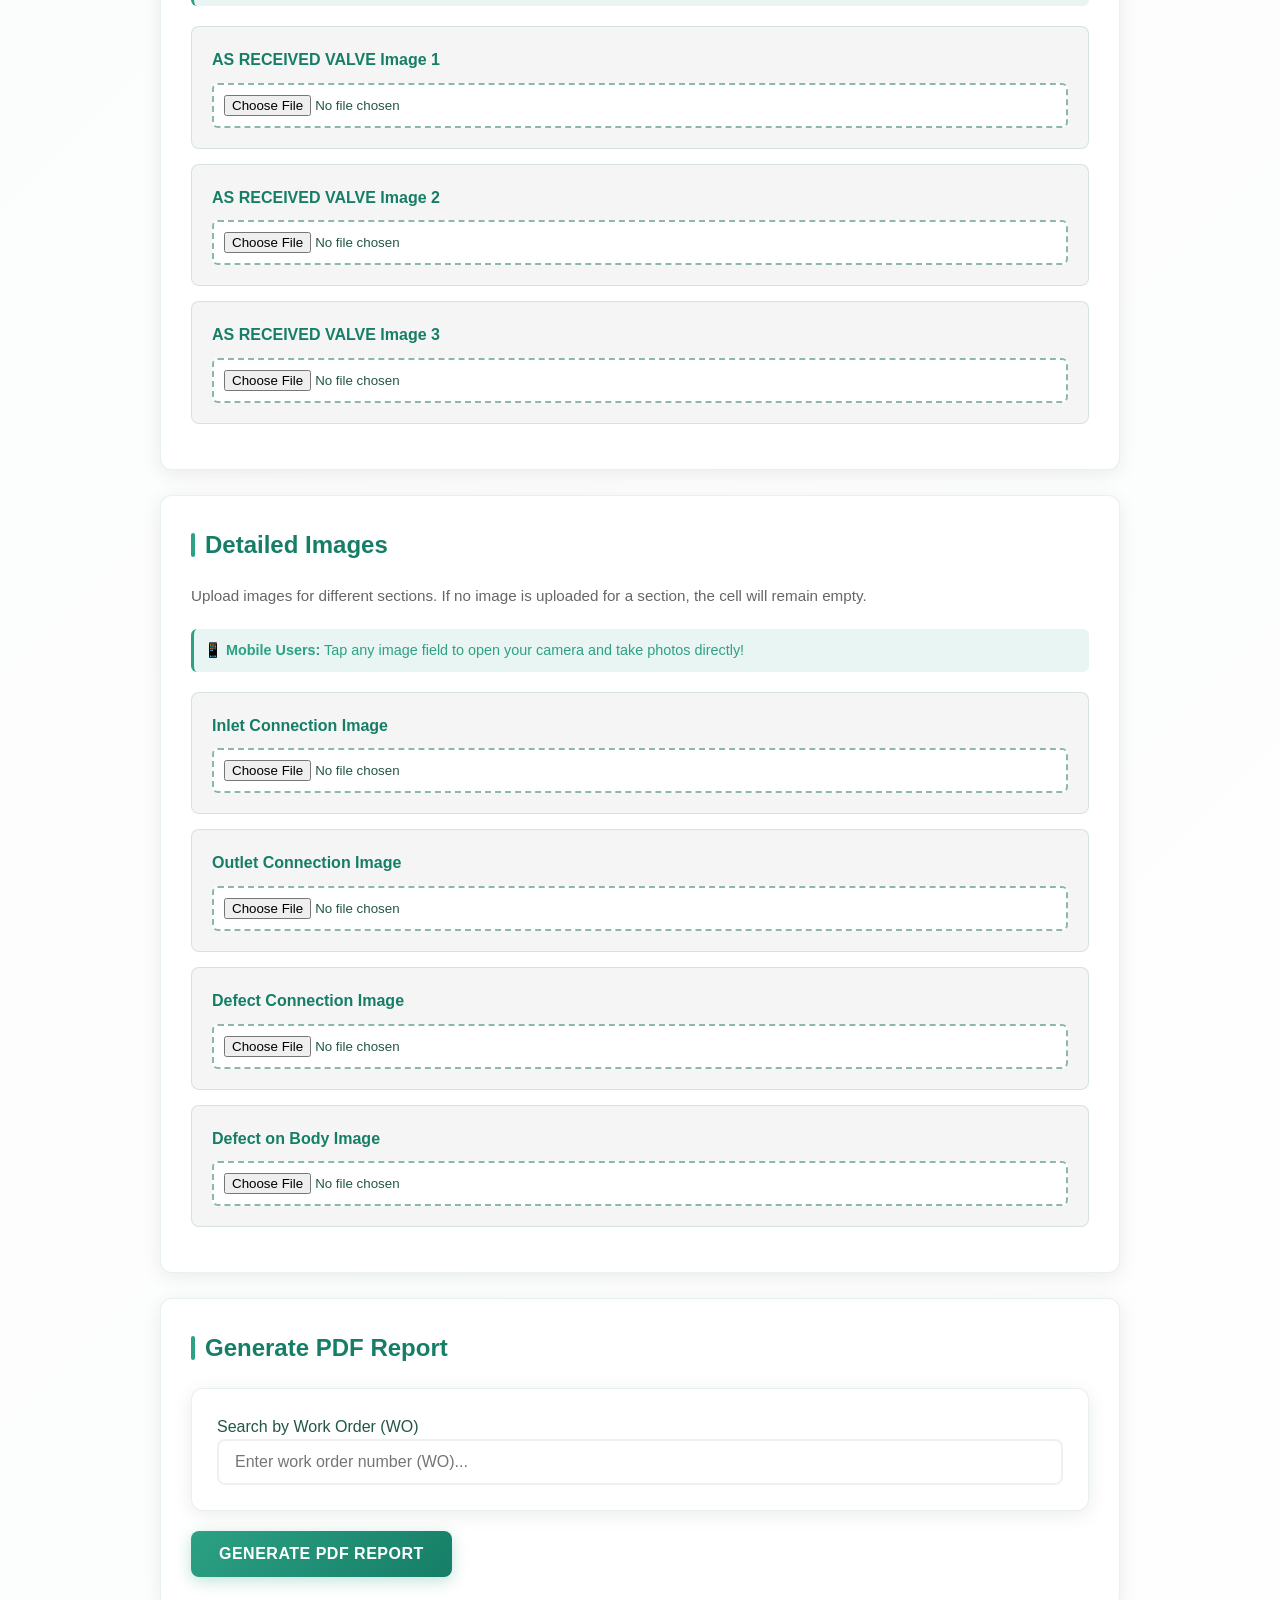
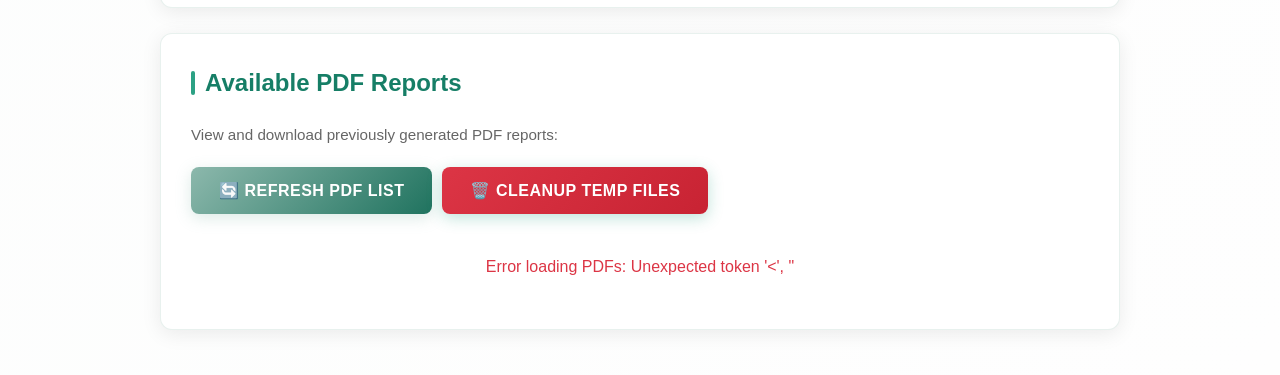
==== commit a6c09190: "something good" ====
--- a/templates/index.html
+++ b/templates/index.html
@@ -424,6 +424,103 @@
                         Use the calendar above or "Today" button to set the date
                     </small>
                 </div>
+                <div class="form-group">
+                    <label for="transport_mode">Transport Mode</label>
+                    <input type="text" id="transport_mode" placeholder="e.g. Truck, Ship, etc.">
+                </div>
+                <div class="form-group">
+                    <label for="transport_by">Transport By</label>
+                    <input type="text" id="transport_by" placeholder="e.g. Company Name or Person">
+                </div>
+                <div class="form-group">
+                    <label for="packaging">Packaging</label>
+                    <input type="text" id="packaging" placeholder="e.g. Wooden Box, Pallet, etc.">
+                </div>
+                <div class="form-group">
+                    <label for="received_by">Received By</label>
+                    <input type="text" id="received_by" placeholder="e.g. Name of Receiver">
+                </div>
+                <div class="form-group">
+                    <label for="transport_comment">Transportation Comment</label>
+                    <input type="text" id="transport_comment" placeholder="Any comment on transportation">
+                </div>
+                <div class="form-group">
+                    <label for="inlet_type">Inlet (Type)</label>
+                    <select id="inlet_type">
+                        <option value="">Select</option>
+                        <option value="BOLTED">BOLTED</option>
+                        <option value="THREADED">THREADED</option>
+                        <option value="BUTT WELD">BUTT WELD</option>
+                        <option value="SOCKET WELD">SOCKET WELD</option>
+                    </select>
+                </div>
+                <div class="form-group">
+                    <label for="outlet_type">Outlet (Type)</label>
+                    <select id="outlet_type">
+                        <option value="">Select</option>
+                        <option value="BOLTED">BOLTED</option>
+                        <option value="THREADED">THREADED</option>
+                        <option value="BUTT WELD">BUTT WELD</option>
+                        <option value="SOCKET WELD">SOCKET WELD</option>
+                    </select>
+                </div>
+                <div class="form-group">
+                    <label for="inlet_connection_condition">Inlet Connection Condition</label>
+                    <select id="inlet_connection_condition" onchange="toggleOtherInput('inlet_connection_condition')">
+                        <option value="">Select</option>
+                        <option value="Good">Good</option>
+                        <option value="Minor Damage">Minor Damage</option>
+                        <option value="Major Damage">Major Damage</option>
+                        <option value="Other">Other</option>
+                    </select>
+                    <input type="text" id="inlet_connection_condition_other" placeholder="Please specify" style="display:none; margin-top:6px;" />
+                </div>
+                <div class="form-group">
+                    <label for="outlet_connection_condition">Outlet Connection Condition</label>
+                    <select id="outlet_connection_condition" onchange="toggleOtherInput('outlet_connection_condition')">
+                        <option value="">Select</option>
+                        <option value="Good">Good</option>
+                        <option value="Minor Damage">Minor Damage</option>
+                        <option value="Major Damage">Major Damage</option>
+                        <option value="Other">Other</option>
+                    </select>
+                    <input type="text" id="outlet_connection_condition_other" placeholder="Please specify" style="display:none; margin-top:6px;" />
+                </div>
+                <div class="form-group">
+                    <label for="connection_major_damage">Connection Major Damage</label>
+                    <select id="connection_major_damage" onchange="toggleOtherInput('connection_major_damage')">
+                        <option value="">Select</option>
+                        <option value="None">None</option>
+                        <option value="Yes">Yes</option>
+                        <option value="No">No</option>
+                        <option value="Other">Other</option>
+                    </select>
+                    <input type="text" id="connection_major_damage_other" placeholder="Please specify" style="display:none; margin-top:6px;" />
+                </div>
+                <div class="form-group">
+                    <label for="valve_body_condition">Valve Body Condition</label>
+                    <select id="valve_body_condition" onchange="toggleOtherInput('valve_body_condition')">
+                        <option value="">Select</option>
+                        <option value="Good">Good</option>
+                        <option value="Minor Defect">Minor Defect</option>
+                        <option value="Major Defect">Major Defect</option>
+                        <option value="Other">Other</option>
+                    </select>
+                    <input type="text" id="valve_body_condition_other" placeholder="Please specify" style="display:none; margin-top:6px;" />
+                </div>
+                <div class="form-group">
+                    <label for="major_defect_on_body">Major Defect on Body</label>
+                    <input type="text" id="major_defect_on_body" placeholder="Describe any major defect">
+                </div>
+                <div class="form-group">
+                    <label for="overall_valve_condition">Overall Valve Condition</label>
+                    <select id="overall_valve_condition">
+                        <option value="">Select</option>
+                        <option value="Good">Good</option>
+                        <option value="Fair">Fair</option>
+                        <option value="Poor">Poor</option>
+                    </select>
+                </div>
             </div>
         </div>
 
@@ -436,21 +533,21 @@
             
                     <div class="image-upload">
             <label for="received_valve_1">AS RECEIVED VALVE Image 1</label>
-            <input type="file" id="received_valve_1" accept="image/*" capture="environment" onchange="uploadReceivedValveImage(1)">
+            <input type="file" id="received_valve_1" accept="image/*" onchange="uploadReceivedValveImage(1)">
             <div id="received_valve_1_status"></div>
             <img id="received_valve_1_preview" class="image-preview" style="display: none;">
         </div>
 
         <div class="image-upload">
             <label for="received_valve_2">AS RECEIVED VALVE Image 2</label>
-            <input type="file" id="received_valve_2" accept="image/*" capture="environment" onchange="uploadReceivedValveImage(2)">
+            <input type="file" id="received_valve_2" accept="image/*" onchange="uploadReceivedValveImage(2)">
             <div id="received_valve_2_status"></div>
             <img id="received_valve_2_preview" class="image-preview" style="display: none;">
         </div>
 
         <div class="image-upload">
             <label for="received_valve_3">AS RECEIVED VALVE Image 3</label>
-            <input type="file" id="received_valve_3" accept="image/*" capture="environment" onchange="uploadReceivedValveImage(3)">
+            <input type="file" id="received_valve_3" accept="image/*" onchange="uploadReceivedValveImage(3)">
             <div id="received_valve_3_status"></div>
             <img id="received_valve_3_preview" class="image-preview" style="display: none;">
         </div>
@@ -465,28 +562,28 @@
             
                     <div class="image-upload">
             <label for="inlet_connection">Inlet Connection Image</label>
-            <input type="file" id="inlet_connection" accept="image/*" capture="environment" onchange="uploadImage('inlet_connection')">
+            <input type="file" id="inlet_connection" accept="image/*" onchange="uploadImage('inlet_connection')">
             <div id="inlet_connection_status"></div>
             <img id="inlet_connection_preview" class="image-preview" style="display: none;">
         </div>
 
         <div class="image-upload">
             <label for="outlet_connection">Outlet Connection Image</label>
-            <input type="file" id="outlet_connection" accept="image/*" capture="environment" onchange="uploadImage('outlet_connection')">
+            <input type="file" id="outlet_connection" accept="image/*" onchange="uploadImage('outlet_connection')">
             <div id="outlet_connection_status"></div>
             <img id="outlet_connection_preview" class="image-preview" style="display: none;">
         </div>
 
         <div class="image-upload">
             <label for="defect_connection">Defect Connection Image</label>
-            <input type="file" id="defect_connection" accept="image/*" capture="environment" onchange="uploadImage('defect_connection')">
+            <input type="file" id="defect_connection" accept="image/*" onchange="uploadImage('defect_connection')">
             <div id="defect_connection_status"></div>
             <img id="defect_connection_preview" class="image-preview" style="display: none;">
         </div>
 
         <div class="image-upload">
             <label for="defect_body">Defect on Body Image</label>
-            <input type="file" id="defect_body" accept="image/*" capture="environment" onchange="uploadImage('defect_body')">
+            <input type="file" id="defect_body" accept="image/*" onchange="uploadImage('defect_body')">
             <div id="defect_body_status"></div>
             <img id="defect_body_preview" class="image-preview" style="display: none;">
         </div>
@@ -526,9 +623,14 @@
         <div class="upload-section">
             <h2>Available PDF Reports</h2>
             <p>View and download previously generated PDF reports:</p>
-            <button class="btn btn-secondary" onclick="loadAvailablePDFs()" style="margin-bottom: 20px;">
-                🔄 Refresh PDF List
-            </button>
+            <div style="display: flex; gap: 10px; margin-bottom: 20px;">
+                <button class="btn btn-secondary" onclick="loadAvailablePDFs()">
+                    🔄 Refresh PDF List
+                </button>
+                <button class="btn" onclick="cleanupTempFiles()" style="background: linear-gradient(135deg, #dc3545 0%, #c82333 100%);">
+                    🗑️ Cleanup Temp Files
+                </button>
+            </div>
             <div id="pdf_list_container">
                 <div id="pdf_list_loading" style="text-align: center; padding: 20px; color: var(--deep-teal);">
                     Loading available PDFs...
@@ -697,18 +799,50 @@
             const projectName = document.getElementById('project_name').value.trim();
             const location = document.getElementById('location').value.trim();
             const dateIn = document.getElementById('date_in').value.trim();
-            
+            // Collect new user input fields
+            const transportMode = document.getElementById('transport_mode').value.trim();
+            const transportBy = document.getElementById('transport_by').value.trim();
+            const packaging = document.getElementById('packaging').value.trim();
+            const receivedBy = document.getElementById('received_by').value.trim();
+            const transportComment = document.getElementById('transport_comment').value.trim();
+            const inletType = document.getElementById('inlet_type').value.trim();
+            const outletType = document.getElementById('outlet_type').value.trim();
+            const inletConnectionCondition = document.getElementById('inlet_connection_condition').value;
+            const outletConnectionCondition = document.getElementById('outlet_connection_condition').value;
+            const connectionMajorDamage = document.getElementById('connection_major_damage').value;
+            const valveBodyCondition = document.getElementById('valve_body_condition').value;
+            const majorDefectOnBody = document.getElementById('major_defect_on_body').value.trim();
+            const overallValveCondition = document.getElementById('overall_valve_condition').value;
             // Create user_data object only if any field is filled
             let user_data = null;
-            if (clientName || projectName || location || dateIn) {
+            if (
+                clientName || projectName || location || dateIn ||
+                transportMode || transportBy || packaging || receivedBy ||
+                inletType || outletType || inletConnectionCondition || outletConnectionCondition ||
+                connectionMajorDamage || valveBodyCondition || majorDefectOnBody || overallValveCondition ||
+                transportComment
+            ) {
                 user_data = {
                     client_info: {}
                 };
-                
                 if (clientName) user_data.client_info.client = clientName;
                 if (projectName) user_data.client_info.project = projectName;
                 if (location) user_data.client_info.location = location;
                 if (dateIn) user_data.client_info.date_in = dateIn;
+                // New fields
+                if (transportMode) user_data.client_info.transport_mode = transportMode;
+                if (transportBy) user_data.client_info.transport_by = transportBy;
+                if (packaging) user_data.client_info.packaging = packaging;
+                if (receivedBy) user_data.client_info.received_by = receivedBy;
+                if (inletType) user_data.client_info.inlet_type = inletType;
+                if (outletType) user_data.client_info.outlet_type = outletType;
+                if (inletConnectionCondition) user_data.client_info.inlet_connection_condition = inletConnectionCondition;
+                if (outletConnectionCondition) user_data.client_info.outlet_connection_condition = outletConnectionCondition;
+                if (connectionMajorDamage) user_data.client_info.connection_major_damage = connectionMajorDamage;
+                if (valveBodyCondition) user_data.client_info.valve_body_condition = valveBodyCondition;
+                if (majorDefectOnBody) user_data.client_info.major_defect_on_body = majorDefectOnBody;
+                if (overallValveCondition) user_data.client_info.overall_valve_condition = overallValveCondition;
+                if (transportComment) user_data.client_info.transport_comment = transportComment;
             }
             
             const requestData = {
@@ -903,6 +1037,47 @@
                 }
             }
         }
+
+        function cleanupTempFiles() {
+            if (!confirm('Are you sure you want to clean up all temporary files? This will remove all uploaded images and Excel files.')) {
+                return;
+            }
+
+            fetch('/cleanup-temp', {
+                method: 'POST'
+            })
+            .then(response => response.json())
+            .then(data => {
+                if (data.message) {
+                    alert('Cleanup completed successfully!');
+                    // Clear any uploaded image previews
+                    const previews = document.querySelectorAll('.image-preview');
+                    previews.forEach(preview => {
+                        preview.style.display = 'none';
+                        preview.src = '';
+                    });
+                    // Clear uploaded images arrays
+                    uploadedImages = {};
+                    receivedValveImages = [];
+                } else {
+                    alert('Cleanup failed: ' + data.error);
+                }
+            })
+            .catch(error => {
+                alert('Cleanup failed: ' + error.message);
+            });
+        }
+        
+        function toggleOtherInput(selectId) {
+            const select = document.getElementById(selectId);
+            const otherInput = document.getElementById(selectId + '_other');
+            if (select.value === 'Other') {
+                otherInput.style.display = 'block';
+            } else {
+                otherInput.style.display = 'none';
+                otherInput.value = '';
+            }
+        }
         
         window.onload = function() {
             loadAvailableNumbers();
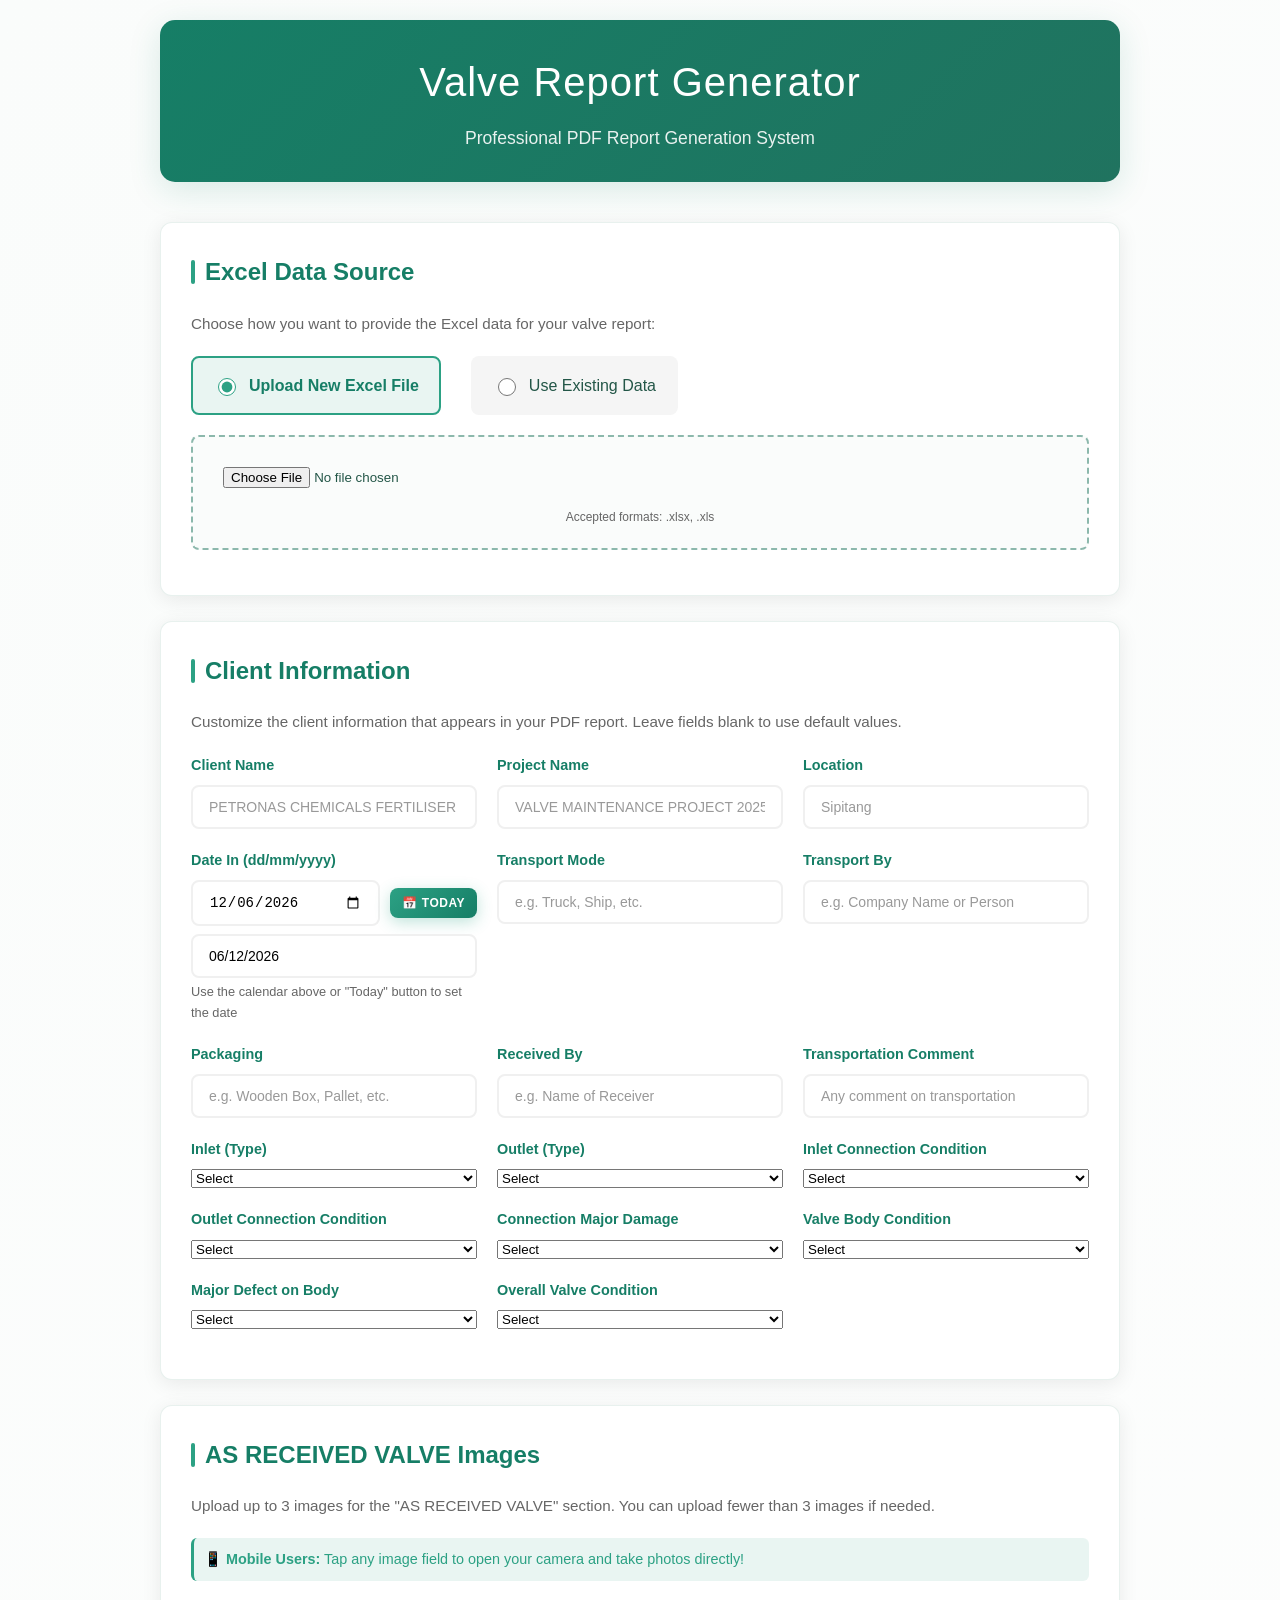
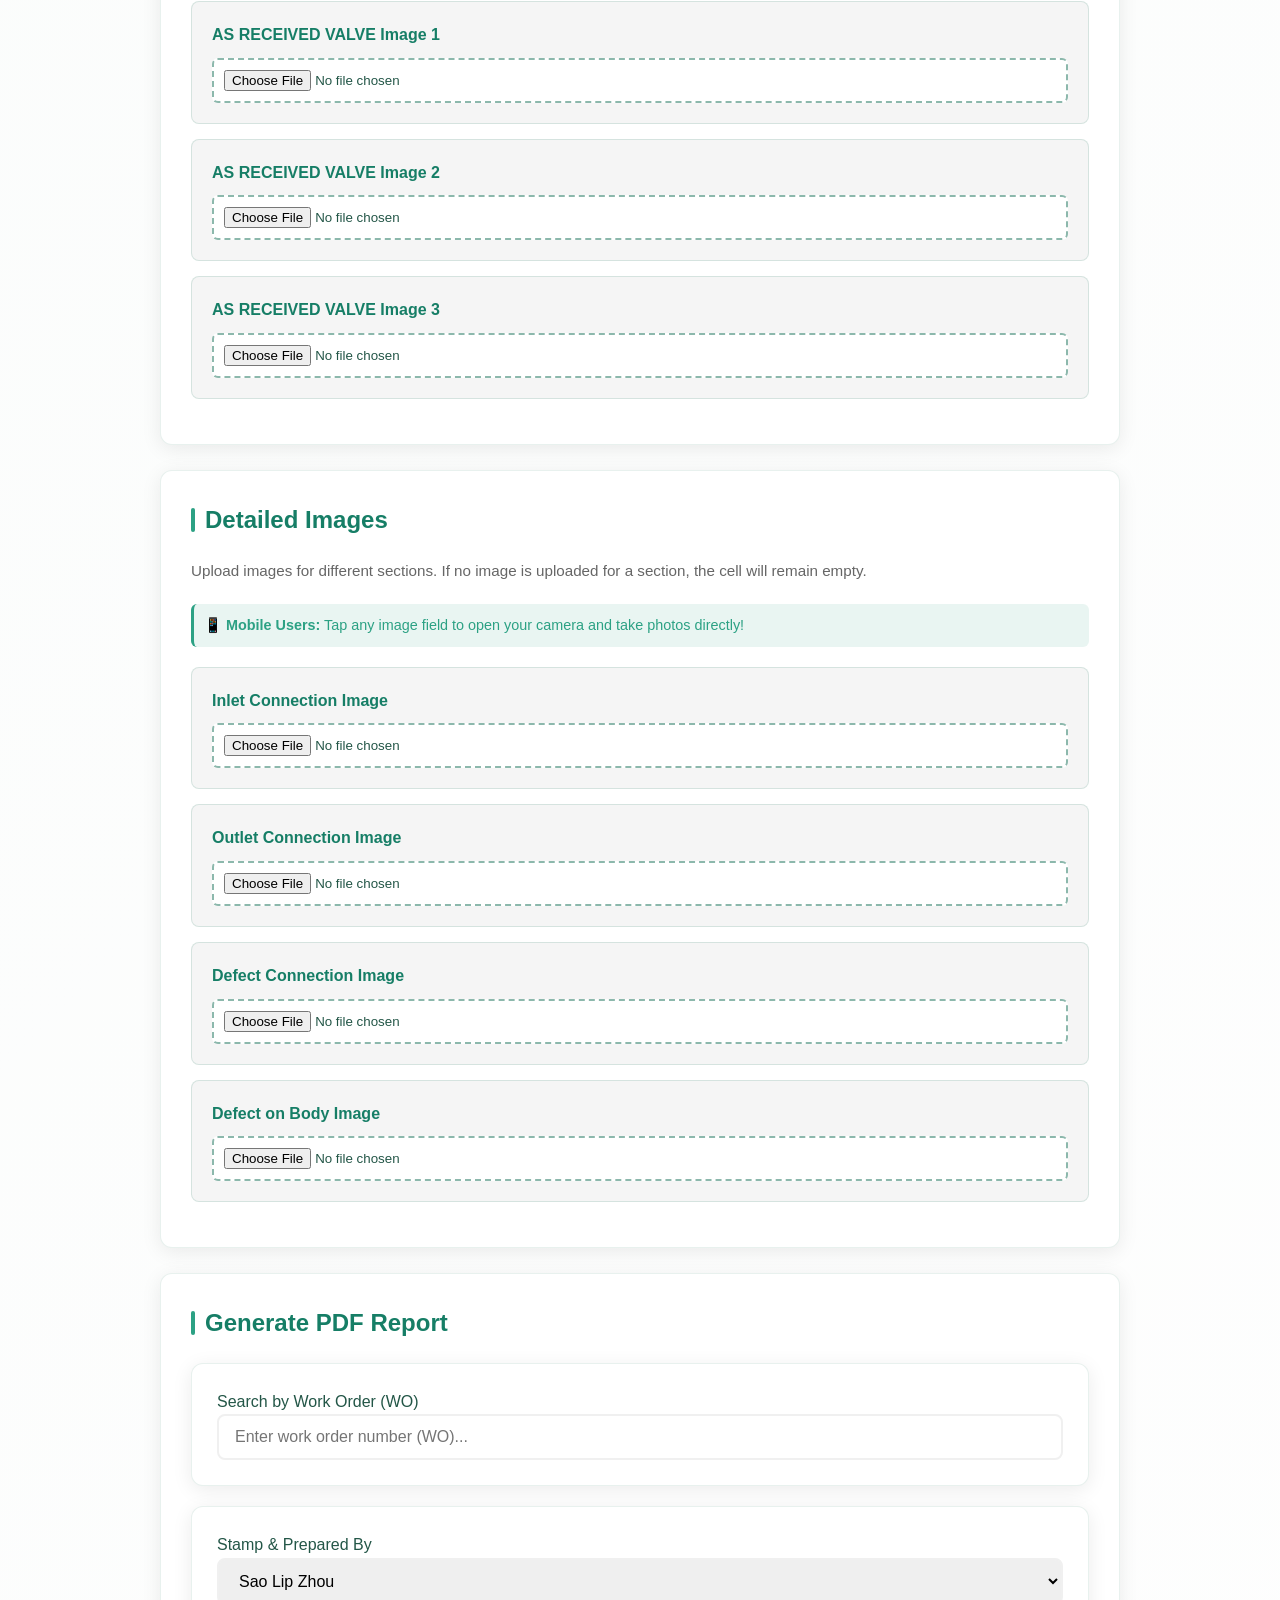
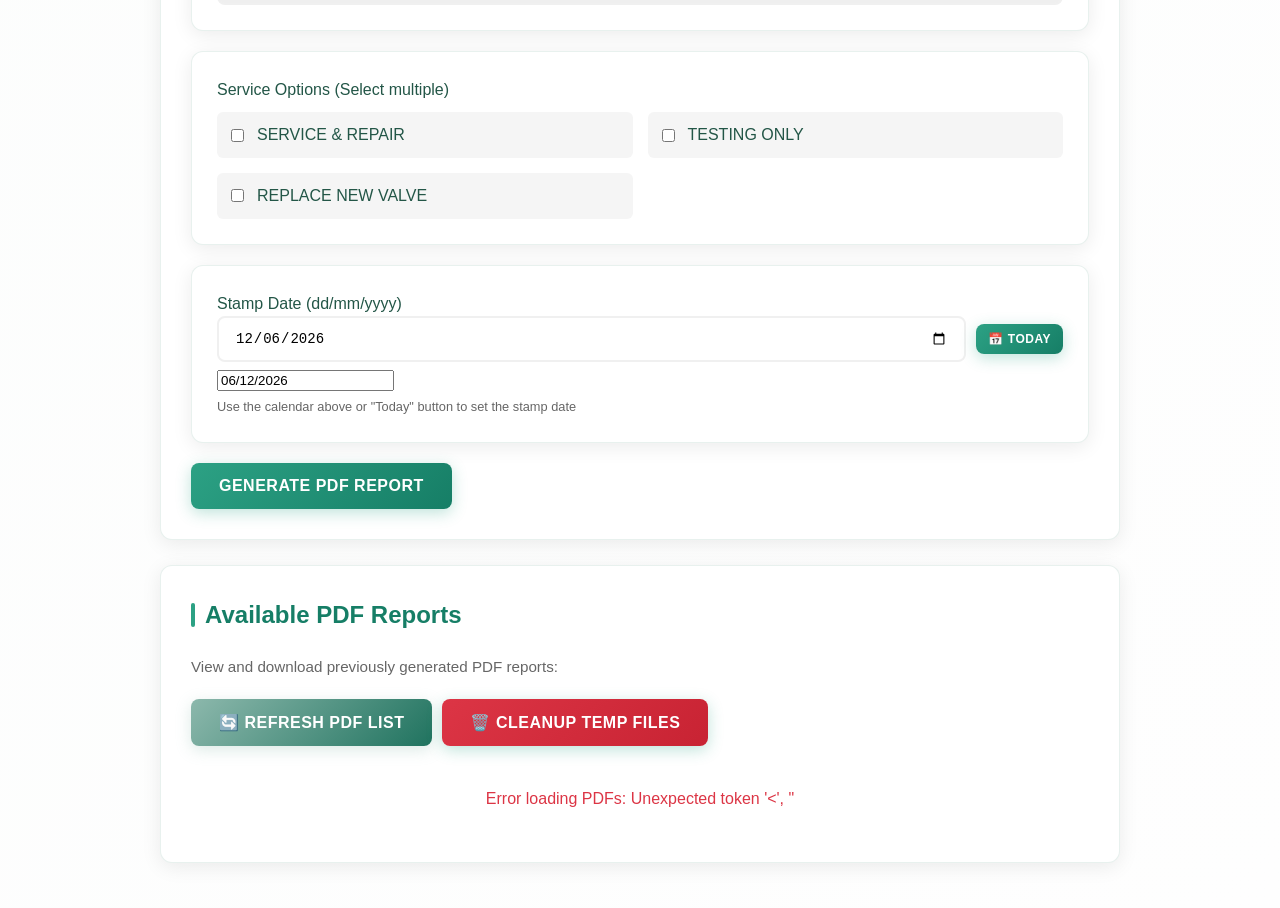
==== commit dbf6f264: "almost done, have tick function" ====
--- a/templates/index.html
+++ b/templates/index.html
@@ -446,23 +446,27 @@
                 </div>
                 <div class="form-group">
                     <label for="inlet_type">Inlet (Type)</label>
-                    <select id="inlet_type">
+                    <select id="inlet_type" onchange="toggleOtherInput('inlet_type')">
                         <option value="">Select</option>
                         <option value="BOLTED">BOLTED</option>
                         <option value="THREADED">THREADED</option>
                         <option value="BUTT WELD">BUTT WELD</option>
                         <option value="SOCKET WELD">SOCKET WELD</option>
+                        <option value="Other">Other</option>
                     </select>
+                    <input type="text" id="inlet_type_other" placeholder="Please specify" style="display:none; margin-top:6px;" />
                 </div>
                 <div class="form-group">
                     <label for="outlet_type">Outlet (Type)</label>
-                    <select id="outlet_type">
+                    <select id="outlet_type" onchange="toggleOtherInput('outlet_type')">
                         <option value="">Select</option>
                         <option value="BOLTED">BOLTED</option>
                         <option value="THREADED">THREADED</option>
                         <option value="BUTT WELD">BUTT WELD</option>
                         <option value="SOCKET WELD">SOCKET WELD</option>
+                        <option value="Other">Other</option>
                     </select>
+                    <input type="text" id="outlet_type_other" placeholder="Please specify" style="display:none; margin-top:6px;" />
                 </div>
                 <div class="form-group">
                     <label for="inlet_connection_condition">Inlet Connection Condition</label>
@@ -501,25 +505,31 @@
                     <label for="valve_body_condition">Valve Body Condition</label>
                     <select id="valve_body_condition" onchange="toggleOtherInput('valve_body_condition')">
                         <option value="">Select</option>
-                        <option value="Good">Good</option>
-                        <option value="Minor Defect">Minor Defect</option>
-                        <option value="Major Defect">Major Defect</option>
+                        <option value="SCRACTHES">SCRACTHES</option>
+                        <option value="NO SCRACTHES">NO SCRACTHES</option>
                         <option value="Other">Other</option>
                     </select>
                     <input type="text" id="valve_body_condition_other" placeholder="Please specify" style="display:none; margin-top:6px;" />
                 </div>
                 <div class="form-group">
                     <label for="major_defect_on_body">Major Defect on Body</label>
-                    <input type="text" id="major_defect_on_body" placeholder="Describe any major defect">
+                    <select id="major_defect_on_body" onchange="toggleOtherInput('major_defect_on_body')">
+                        <option value="">Select</option>
+                        <option value="YES">YES</option>
+                        <option value="NO">NO</option>
+                        <option value="Other">Other</option>
+                    </select>
+                    <input type="text" id="major_defect_on_body_other" placeholder="Please specify" style="display:none; margin-top:6px;" />
                 </div>
                 <div class="form-group">
                     <label for="overall_valve_condition">Overall Valve Condition</label>
-                    <select id="overall_valve_condition">
+                    <select id="overall_valve_condition" onchange="toggleOtherInput('overall_valve_condition')">
                         <option value="">Select</option>
-                        <option value="Good">Good</option>
-                        <option value="Fair">Fair</option>
-                        <option value="Poor">Poor</option>
+                        <option value="ACCEPTABLE">ACCEPTABLE</option>
+                        <option value="NOT ACCEPTABLE">NOT ACCEPTABLE</option>
+                        <option value="Other">Other</option>
                     </select>
+                    <input type="text" id="overall_valve_condition_other" placeholder="Please specify" style="display:none; margin-top:6px;" />
                 </div>
             </div>
         </div>
@@ -597,6 +607,50 @@
                 <label for="valve_wo">Search by Work Order (WO)</label>
                 <input list="valve_wo_list" id="valve_wo" name="valve_wo" placeholder="Enter work order number (WO)...">
                 <datalist id="valve_wo_list"></datalist>
+            </div>
+            
+            <!-- Stamp Selection -->
+            <div class="valve-selector" style="margin-top: 20px;">
+                <label for="stamp_selection">Stamp & Prepared By</label>
+                <select id="stamp_selection" style="width: 100%; padding: 12px 16px; border: 2px solid var(--light-gray-2); border-radius: 8px; font-size: 16px; transition: all 0.3s ease;">
+                    <option value="SAO">Sao Lip Zhou</option>
+                    <!-- Add more options here as needed -->
+                </select>
+            </div>
+            
+            <!-- Service Selection -->
+            <div class="valve-selector" style="margin-top: 20px;">
+                <label>Service Options (Select multiple)</label>
+                <div style="display: grid; grid-template-columns: repeat(2, 1fr); gap: 15px; margin-top: 10px;">
+                    <div style="display: flex; align-items: center; gap: 10px; padding: 10px; background: var(--light-gray); border-radius: 6px;">
+                        <input type="checkbox" id="insitu_testing" name="service_options" value="insitu_testing">
+                        <label for="insitu_testing" style="margin: 0; cursor: pointer;">SERVICE & REPAIR</label>
+                    </div>
+                    <div style="display: flex; align-items: center; gap: 10px; padding: 10px; background: var(--light-gray); border-radius: 6px;">
+                        <input type="checkbox" id="service_repair" name="service_options" value="service_repair">
+                        <label for="service_repair" style="margin: 0; cursor: pointer;">TESTING ONLY</label>
+                    </div>
+                    <div style="display: flex; align-items: center; gap: 10px; padding: 10px; background: var(--light-gray); border-radius: 6px;">
+                        <input type="checkbox" id="testing_only" name="service_options" value="testing_only">
+                        <label for="testing_only" style="margin: 0; cursor: pointer;">REPLACE NEW VALVE</label>
+                    </div>
+
+                </div>
+            </div>
+            
+            <!-- Date Selection -->
+            <div class="valve-selector" style="margin-top: 20px;">
+                <label for="stamp_date">Stamp Date (dd/mm/yyyy)</label>
+                <div style="display: flex; gap: 10px; align-items: center;">
+                    <input type="date" id="stamp_date_calendar" style="flex: 1; padding: 12px 16px; border: 2px solid var(--light-gray-2); border-radius: 8px; font-size: 14px; transition: all 0.3s ease; background: var(--pure-white);" onchange="updateStampDateInput()">
+                    <button type="button" class="btn" style="padding: 8px 12px; font-size: 12px; white-space: nowrap;" onclick="setCurrentStampDate()">
+                        📅 Today
+                    </button>
+                </div>
+                <input type="text" id="stamp_date" placeholder="07/08/2025" style="margin-top: 8px;" onchange="updateCalendarFromStampDate()">
+                <small style="color: #666; font-size: 0.8rem; margin-top: 4px; display: block;">
+                    Use the calendar above or "Today" button to set the stamp date
+                </small>
             </div>
             
             <div style="margin-top: 20px;">
@@ -805,14 +859,38 @@
             const packaging = document.getElementById('packaging').value.trim();
             const receivedBy = document.getElementById('received_by').value.trim();
             const transportComment = document.getElementById('transport_comment').value.trim();
-            const inletType = document.getElementById('inlet_type').value.trim();
-            const outletType = document.getElementById('outlet_type').value.trim();
-            const inletConnectionCondition = document.getElementById('inlet_connection_condition').value;
-            const outletConnectionCondition = document.getElementById('outlet_connection_condition').value;
-            const connectionMajorDamage = document.getElementById('connection_major_damage').value;
-            const valveBodyCondition = document.getElementById('valve_body_condition').value;
-            const majorDefectOnBody = document.getElementById('major_defect_on_body').value.trim();
-            const overallValveCondition = document.getElementById('overall_valve_condition').value;
+            let inletType = document.getElementById('inlet_type').value;
+            if (inletType === "Other") {
+                inletType = document.getElementById('inlet_type_other').value.trim();
+            }
+            let outletType = document.getElementById('outlet_type').value;
+            if (outletType === "Other") {
+                outletType = document.getElementById('outlet_type_other').value.trim();
+            }
+            let inletConnectionCondition = document.getElementById('inlet_connection_condition').value;
+            if (inletConnectionCondition === "Other") {
+                inletConnectionCondition = document.getElementById('inlet_connection_condition_other').value.trim();
+            }
+            let outletConnectionCondition = document.getElementById('outlet_connection_condition').value;
+            if (outletConnectionCondition === "Other") {
+                outletConnectionCondition = document.getElementById('outlet_connection_condition_other').value.trim();
+            }
+            let connectionMajorDamage = document.getElementById('connection_major_damage').value;
+            if (connectionMajorDamage === "Other") {
+                connectionMajorDamage = document.getElementById('connection_major_damage_other').value.trim();
+            }
+            let valveBodyCondition = document.getElementById('valve_body_condition').value;
+            if (valveBodyCondition === "Other") {
+                valveBodyCondition = document.getElementById('valve_body_condition_other').value.trim();
+            }
+            let majorDefectOnBody = document.getElementById('major_defect_on_body').value;
+            if (majorDefectOnBody === "Other") {
+                majorDefectOnBody = document.getElementById('major_defect_on_body_other').value.trim();
+            }
+            let overallValveCondition = document.getElementById('overall_valve_condition').value;
+            if (overallValveCondition === "Other") {
+                overallValveCondition = document.getElementById('overall_valve_condition_other').value.trim();
+            }
             // Create user_data object only if any field is filled
             let user_data = null;
             if (
@@ -845,11 +923,22 @@
                 if (transportComment) user_data.client_info.transport_comment = transportComment;
             }
             
+            // Get service selections (multiple checkboxes)
+            const selectedServices = document.querySelectorAll('input[name="service_options"]:checked');
+            const serviceSelections = Array.from(selectedServices).map(checkbox => checkbox.value);
+            
+            // Get stamp selection and date
+            const stampSelection = document.getElementById('stamp_selection').value;
+            const stampDate = document.getElementById('stamp_date').value.trim();
+            
             const requestData = {
                 identifier: identifier,
                 user_data: user_data,
                 image_files: uploadedImages,
-                received_valve_images: receivedValveImages.filter(img => img) // Filter out empty slots
+                received_valve_images: receivedValveImages.filter(img => img), // Filter out empty slots
+                stamp_selection: stampSelection,
+                date_value: stampDate || '7/7/2027',  // Use default if empty
+                selected_services: serviceSelections
             };
 
             // Show loading state
@@ -981,6 +1070,17 @@
             document.getElementById('date_in_calendar').value = today.toISOString().split('T')[0];
         }
 
+        function setCurrentStampDate() {
+            const today = new Date();
+            const day = String(today.getDate()).padStart(2, '0');
+            const month = String(today.getMonth() + 1).padStart(2, '0');
+            const year = today.getFullYear();
+            const formattedDate = `${day}/${month}/${year}`;
+            
+            document.getElementById('stamp_date').value = formattedDate;
+            document.getElementById('stamp_date_calendar').value = today.toISOString().split('T')[0];
+        }
+
         function updateDateInput() {
             const calendarInput = document.getElementById('date_in_calendar');
             const textInput = document.getElementById('date_in');
@@ -1029,6 +1129,33 @@
         function updateCalendarFromText() {
             const textInput = document.getElementById('date_in');
             const calendarInput = document.getElementById('date_in_calendar');
+            
+            if (textInput.value) {
+                const date = parseDateFromDDMMYYYY(textInput.value);
+                if (date && !isNaN(date.getTime())) {
+                    calendarInput.value = date.toISOString().split('T')[0];
+                }
+            }
+        }
+
+        function updateStampDateInput() {
+            const calendarInput = document.getElementById('stamp_date_calendar');
+            const textInput = document.getElementById('stamp_date');
+            
+            if (calendarInput.value) {
+                const date = new Date(calendarInput.value);
+                const day = String(date.getDate()).padStart(2, '0');
+                const month = String(date.getMonth() + 1).padStart(2, '0');
+                const year = date.getFullYear();
+                const formattedDate = `${day}/${month}/${year}`;
+                
+                textInput.value = formattedDate;
+            }
+        }
+
+        function updateCalendarFromStampDate() {
+            const textInput = document.getElementById('stamp_date');
+            const calendarInput = document.getElementById('stamp_date_calendar');
             
             if (textInput.value) {
                 const date = parseDateFromDDMMYYYY(textInput.value);
@@ -1085,6 +1212,7 @@
             
             // Set current date by default
             setCurrentDate();
+            setCurrentStampDate();
         };
     </script>
 </body>
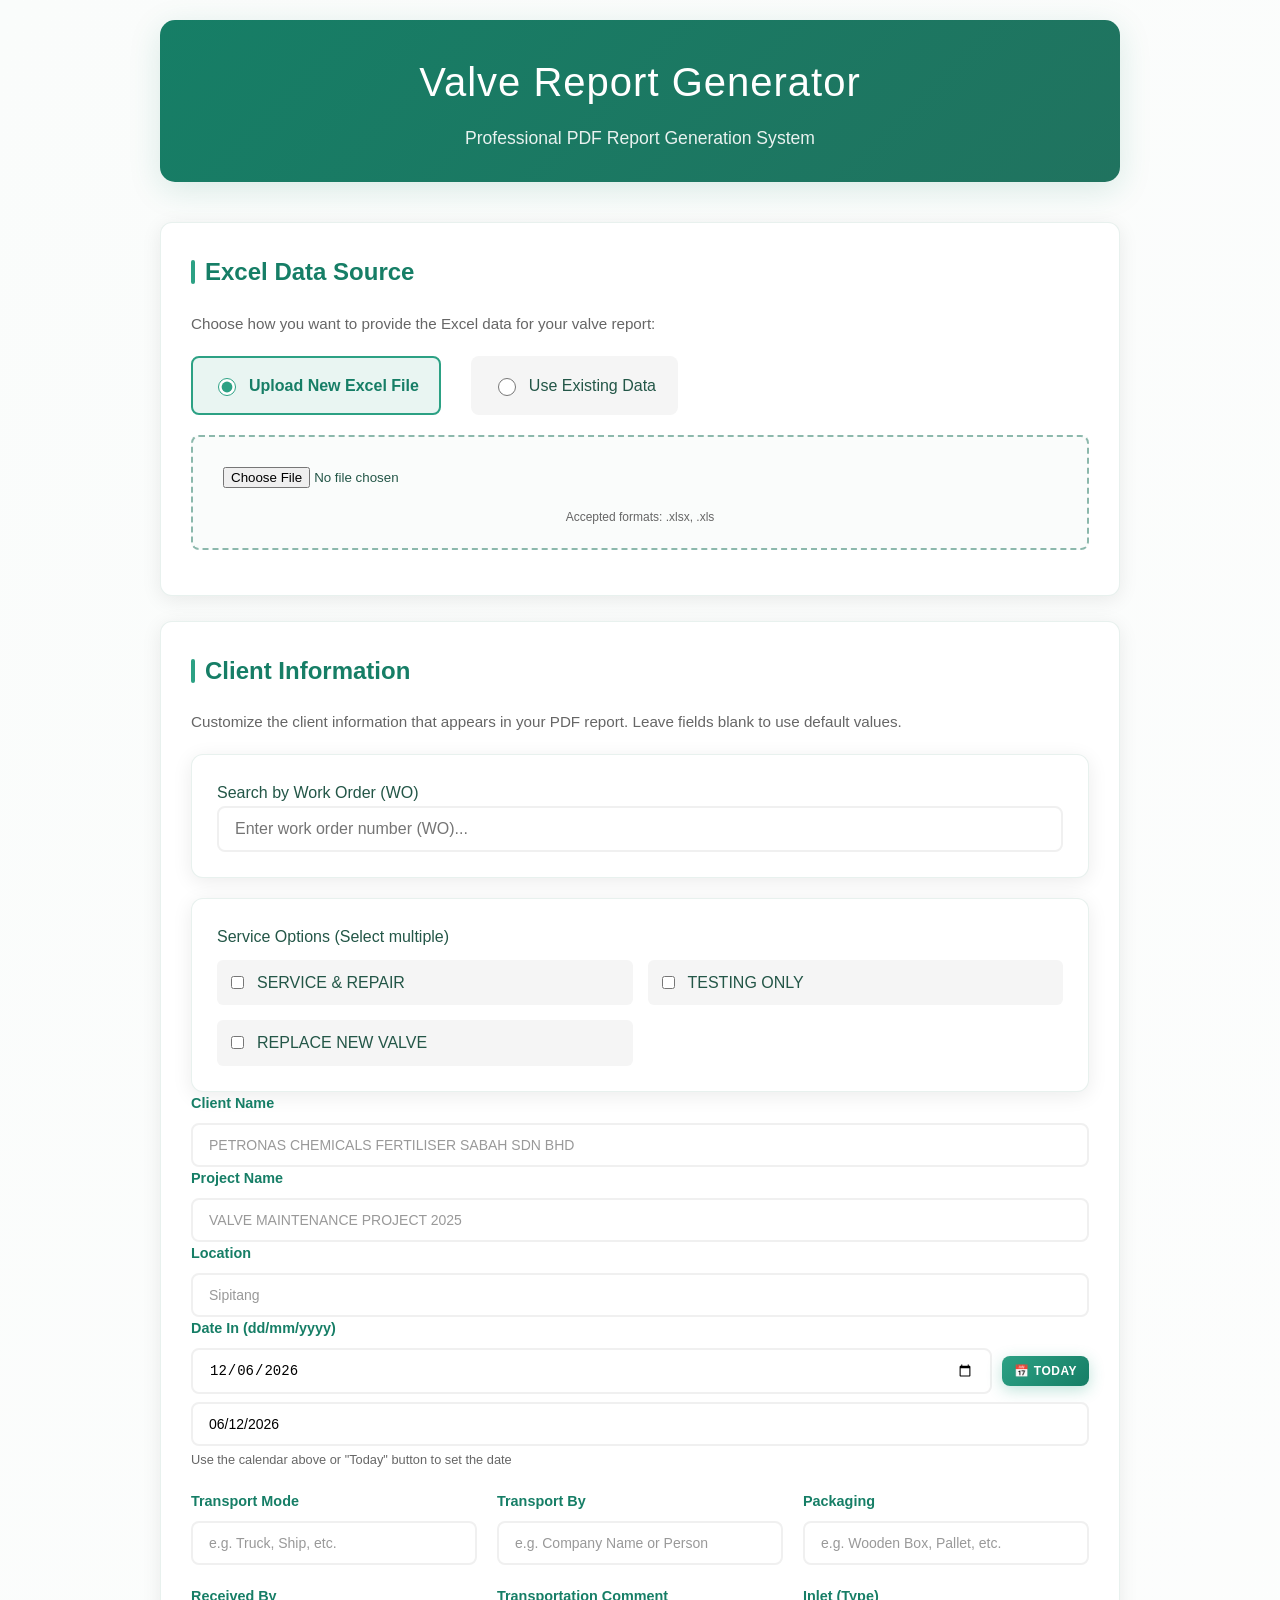
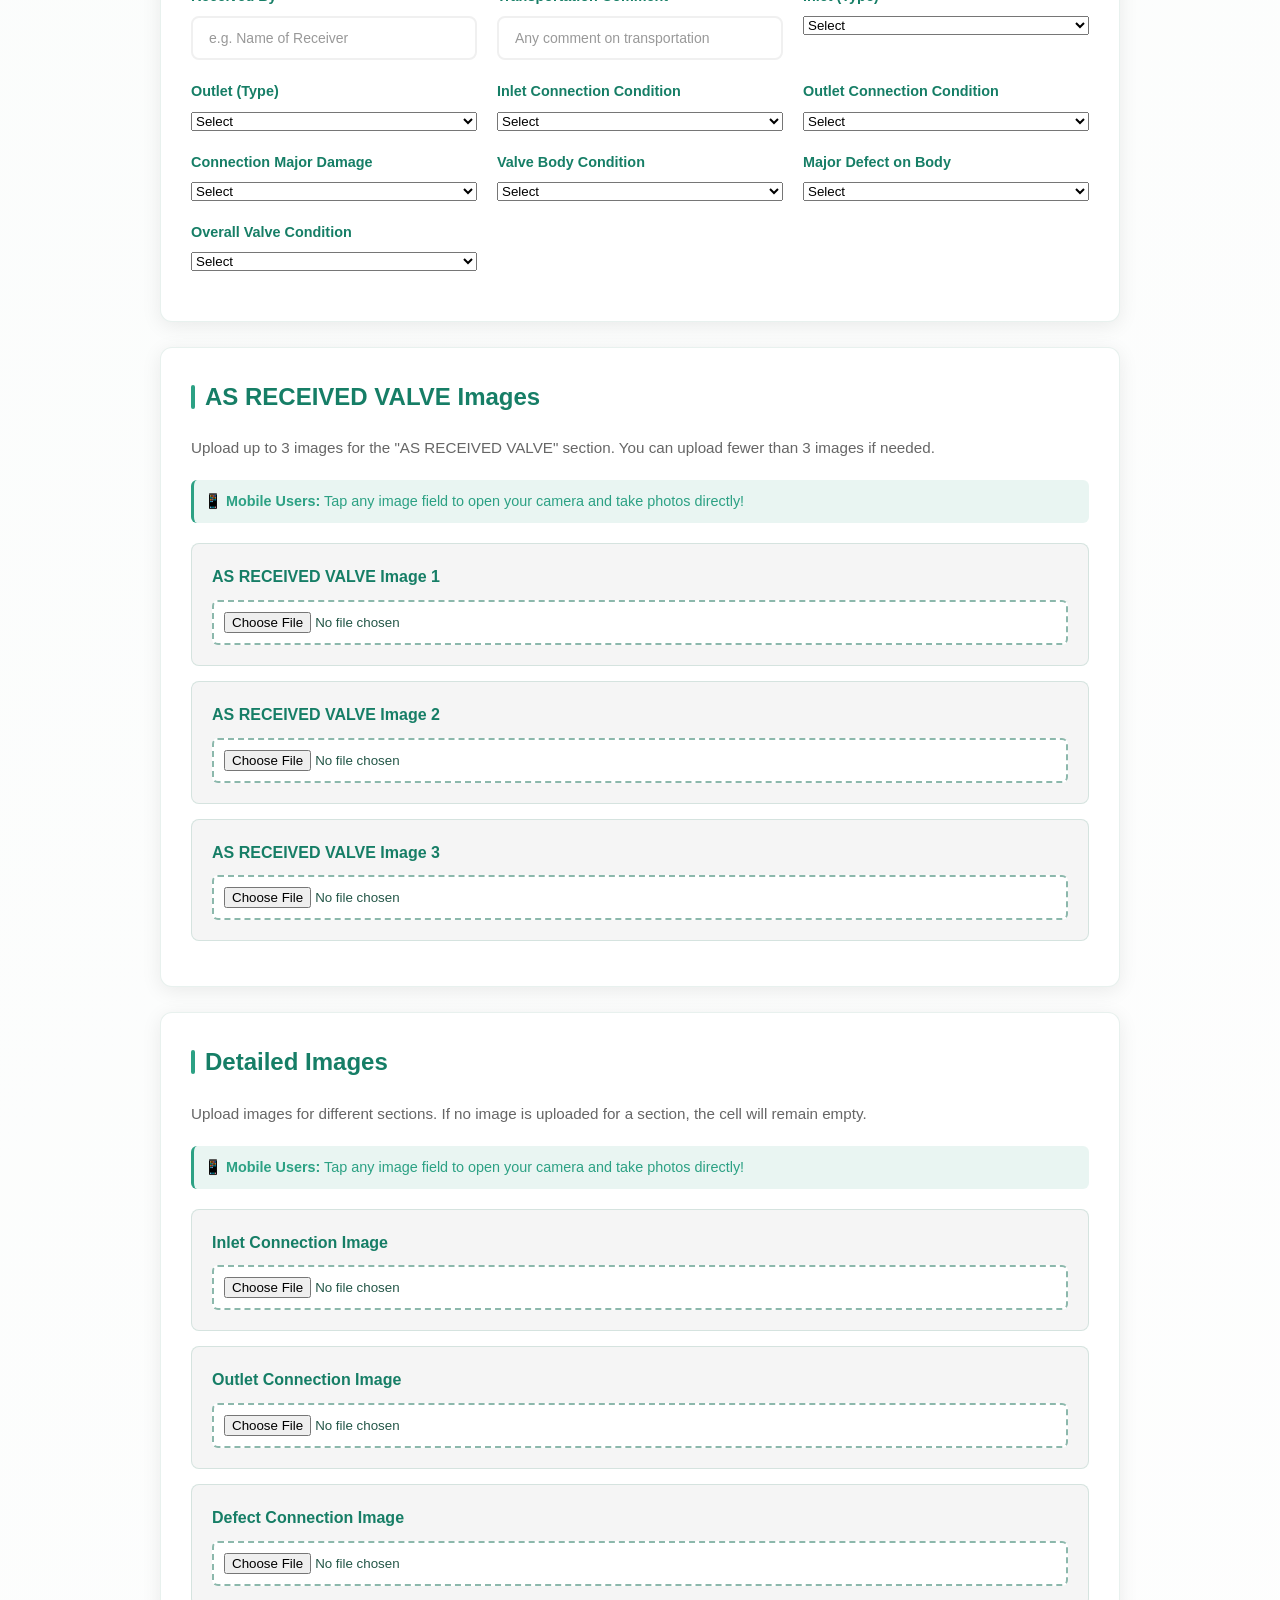
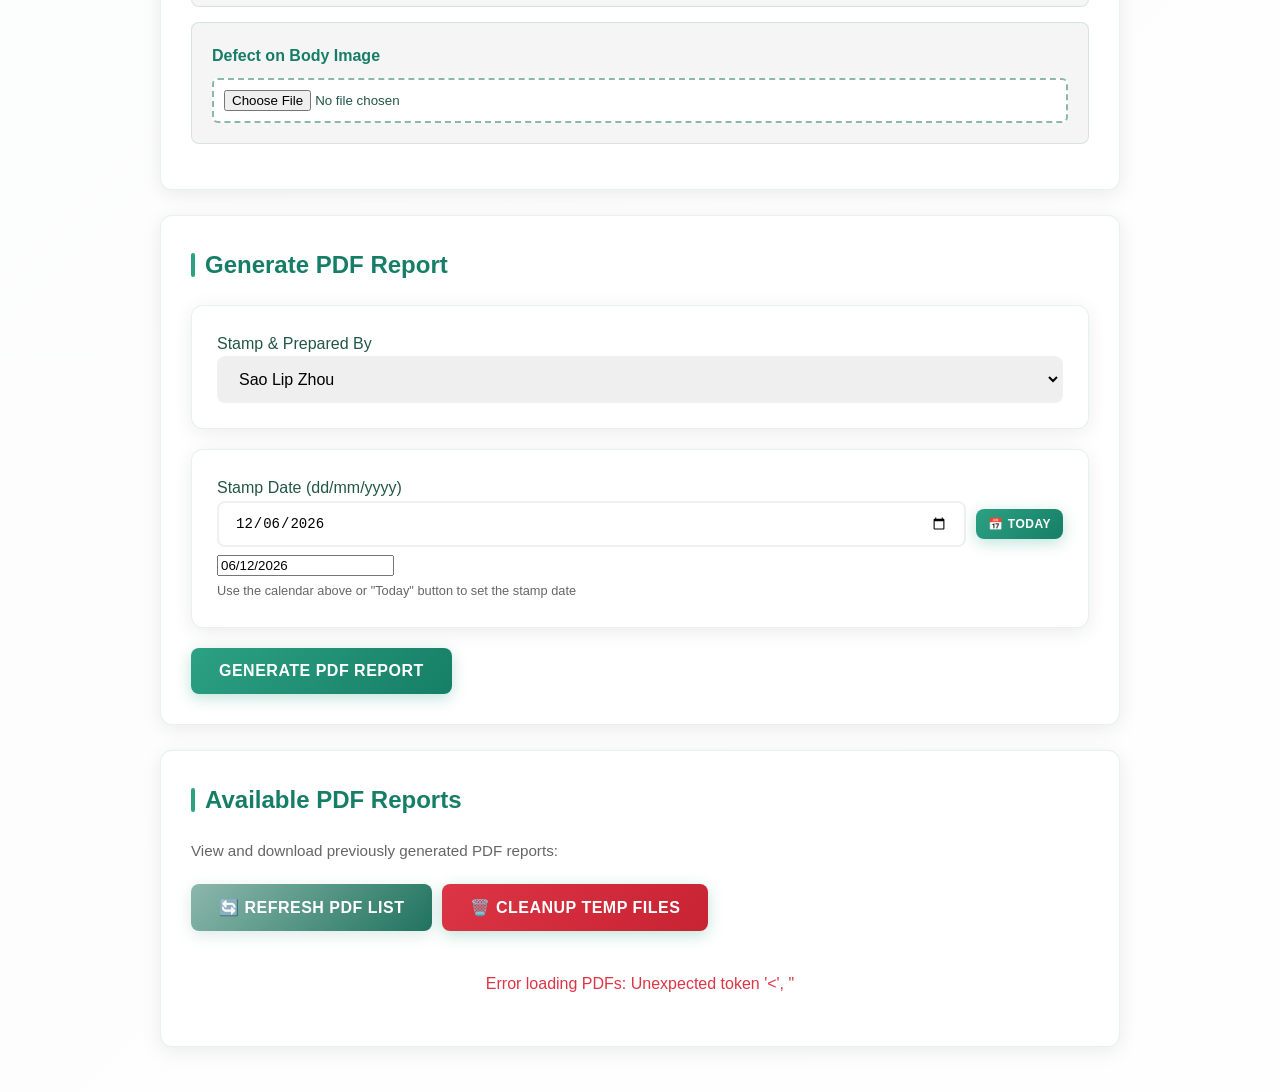
==== commit bb844d7a: "change name" ====
--- a/templates/index.html
+++ b/templates/index.html
@@ -397,228 +397,13 @@
         <div class="upload-section">
             <h2>Client Information</h2>
             <p>Customize the client information that appears in your PDF report. Leave fields blank to use default values.</p>
-            
-            <div class="form-grid">
-                <div class="form-group">
-                    <label for="client_name">Client Name</label>
-                    <input type="text" id="client_name" placeholder="PETRONAS CHEMICALS FERTILISER SABAH SDN BHD">
-                </div>
-                <div class="form-group">
-                    <label for="project_name">Project Name</label>
-                    <input type="text" id="project_name" placeholder="VALVE MAINTENANCE PROJECT 2025">
-                </div>
-                <div class="form-group">
-                    <label for="location">Location</label>
-                    <input type="text" id="location" placeholder="Sipitang">
-                </div>
-                <div class="form-group">
-                    <label for="date_in">Date In (dd/mm/yyyy)</label>
-                    <div style="display: flex; gap: 10px; align-items: center;">
-                        <input type="date" id="date_in_calendar" style="flex: 1; padding: 12px 16px; border: 2px solid var(--light-gray-2); border-radius: 8px; font-size: 14px; transition: all 0.3s ease; background: var(--pure-white);" onchange="updateDateInput()">
-                        <button type="button" class="btn" style="padding: 8px 12px; font-size: 12px; white-space: nowrap;" onclick="setCurrentDate()">
-                            📅 Today
-                        </button>
-                    </div>
-                    <input type="text" id="date_in" placeholder="07/08/2025" style="margin-top: 8px;" onchange="updateCalendarFromText()">
-                    <small style="color: #666; font-size: 0.8rem; margin-top: 4px; display: block;">
-                        Use the calendar above or "Today" button to set the date
-                    </small>
-                </div>
-                <div class="form-group">
-                    <label for="transport_mode">Transport Mode</label>
-                    <input type="text" id="transport_mode" placeholder="e.g. Truck, Ship, etc.">
-                </div>
-                <div class="form-group">
-                    <label for="transport_by">Transport By</label>
-                    <input type="text" id="transport_by" placeholder="e.g. Company Name or Person">
-                </div>
-                <div class="form-group">
-                    <label for="packaging">Packaging</label>
-                    <input type="text" id="packaging" placeholder="e.g. Wooden Box, Pallet, etc.">
-                </div>
-                <div class="form-group">
-                    <label for="received_by">Received By</label>
-                    <input type="text" id="received_by" placeholder="e.g. Name of Receiver">
-                </div>
-                <div class="form-group">
-                    <label for="transport_comment">Transportation Comment</label>
-                    <input type="text" id="transport_comment" placeholder="Any comment on transportation">
-                </div>
-                <div class="form-group">
-                    <label for="inlet_type">Inlet (Type)</label>
-                    <select id="inlet_type" onchange="toggleOtherInput('inlet_type')">
-                        <option value="">Select</option>
-                        <option value="BOLTED">BOLTED</option>
-                        <option value="THREADED">THREADED</option>
-                        <option value="BUTT WELD">BUTT WELD</option>
-                        <option value="SOCKET WELD">SOCKET WELD</option>
-                        <option value="Other">Other</option>
-                    </select>
-                    <input type="text" id="inlet_type_other" placeholder="Please specify" style="display:none; margin-top:6px;" />
-                </div>
-                <div class="form-group">
-                    <label for="outlet_type">Outlet (Type)</label>
-                    <select id="outlet_type" onchange="toggleOtherInput('outlet_type')">
-                        <option value="">Select</option>
-                        <option value="BOLTED">BOLTED</option>
-                        <option value="THREADED">THREADED</option>
-                        <option value="BUTT WELD">BUTT WELD</option>
-                        <option value="SOCKET WELD">SOCKET WELD</option>
-                        <option value="Other">Other</option>
-                    </select>
-                    <input type="text" id="outlet_type_other" placeholder="Please specify" style="display:none; margin-top:6px;" />
-                </div>
-                <div class="form-group">
-                    <label for="inlet_connection_condition">Inlet Connection Condition</label>
-                    <select id="inlet_connection_condition" onchange="toggleOtherInput('inlet_connection_condition')">
-                        <option value="">Select</option>
-                        <option value="Good">Good</option>
-                        <option value="Minor Damage">Minor Damage</option>
-                        <option value="Major Damage">Major Damage</option>
-                        <option value="Other">Other</option>
-                    </select>
-                    <input type="text" id="inlet_connection_condition_other" placeholder="Please specify" style="display:none; margin-top:6px;" />
-                </div>
-                <div class="form-group">
-                    <label for="outlet_connection_condition">Outlet Connection Condition</label>
-                    <select id="outlet_connection_condition" onchange="toggleOtherInput('outlet_connection_condition')">
-                        <option value="">Select</option>
-                        <option value="Good">Good</option>
-                        <option value="Minor Damage">Minor Damage</option>
-                        <option value="Major Damage">Major Damage</option>
-                        <option value="Other">Other</option>
-                    </select>
-                    <input type="text" id="outlet_connection_condition_other" placeholder="Please specify" style="display:none; margin-top:6px;" />
-                </div>
-                <div class="form-group">
-                    <label for="connection_major_damage">Connection Major Damage</label>
-                    <select id="connection_major_damage" onchange="toggleOtherInput('connection_major_damage')">
-                        <option value="">Select</option>
-                        <option value="None">None</option>
-                        <option value="Yes">Yes</option>
-                        <option value="No">No</option>
-                        <option value="Other">Other</option>
-                    </select>
-                    <input type="text" id="connection_major_damage_other" placeholder="Please specify" style="display:none; margin-top:6px;" />
-                </div>
-                <div class="form-group">
-                    <label for="valve_body_condition">Valve Body Condition</label>
-                    <select id="valve_body_condition" onchange="toggleOtherInput('valve_body_condition')">
-                        <option value="">Select</option>
-                        <option value="SCRACTHES">SCRACTHES</option>
-                        <option value="NO SCRACTHES">NO SCRACTHES</option>
-                        <option value="Other">Other</option>
-                    </select>
-                    <input type="text" id="valve_body_condition_other" placeholder="Please specify" style="display:none; margin-top:6px;" />
-                </div>
-                <div class="form-group">
-                    <label for="major_defect_on_body">Major Defect on Body</label>
-                    <select id="major_defect_on_body" onchange="toggleOtherInput('major_defect_on_body')">
-                        <option value="">Select</option>
-                        <option value="YES">YES</option>
-                        <option value="NO">NO</option>
-                        <option value="Other">Other</option>
-                    </select>
-                    <input type="text" id="major_defect_on_body_other" placeholder="Please specify" style="display:none; margin-top:6px;" />
-                </div>
-                <div class="form-group">
-                    <label for="overall_valve_condition">Overall Valve Condition</label>
-                    <select id="overall_valve_condition" onchange="toggleOtherInput('overall_valve_condition')">
-                        <option value="">Select</option>
-                        <option value="ACCEPTABLE">ACCEPTABLE</option>
-                        <option value="NOT ACCEPTABLE">NOT ACCEPTABLE</option>
-                        <option value="Other">Other</option>
-                    </select>
-                    <input type="text" id="overall_valve_condition_other" placeholder="Please specify" style="display:none; margin-top:6px;" />
-                </div>
-            </div>
-        </div>
-
-        <div class="upload-section">
-            <h2>AS RECEIVED VALVE Images</h2>
-            <p>Upload up to 3 images for the "AS RECEIVED VALVE" section. You can upload fewer than 3 images if needed.</p>
-            <p style="font-size: 0.9rem; color: var(--medium-teal); background: rgba(44, 161, 132, 0.1); padding: 10px; border-radius: 6px; border-left: 3px solid var(--medium-teal);">
-                📱 <strong>Mobile Users:</strong> Tap any image field to open your camera and take photos directly!
-            </p>
-            
-                    <div class="image-upload">
-            <label for="received_valve_1">AS RECEIVED VALVE Image 1</label>
-            <input type="file" id="received_valve_1" accept="image/*" onchange="uploadReceivedValveImage(1)">
-            <div id="received_valve_1_status"></div>
-            <img id="received_valve_1_preview" class="image-preview" style="display: none;">
-        </div>
-
-        <div class="image-upload">
-            <label for="received_valve_2">AS RECEIVED VALVE Image 2</label>
-            <input type="file" id="received_valve_2" accept="image/*" onchange="uploadReceivedValveImage(2)">
-            <div id="received_valve_2_status"></div>
-            <img id="received_valve_2_preview" class="image-preview" style="display: none;">
-        </div>
-
-        <div class="image-upload">
-            <label for="received_valve_3">AS RECEIVED VALVE Image 3</label>
-            <input type="file" id="received_valve_3" accept="image/*" onchange="uploadReceivedValveImage(3)">
-            <div id="received_valve_3_status"></div>
-            <img id="received_valve_3_preview" class="image-preview" style="display: none;">
-        </div>
-        </div>
-
-        <div class="upload-section">
-            <h2>Detailed Images</h2>
-            <p>Upload images for different sections. If no image is uploaded for a section, the cell will remain empty.</p>
-            <p style="font-size: 0.9rem; color: var(--medium-teal); background: rgba(44, 161, 132, 0.1); padding: 10px; border-radius: 6px; border-left: 3px solid var(--medium-teal);">
-                📱 <strong>Mobile Users:</strong> Tap any image field to open your camera and take photos directly!
-            </p>
-            
-                    <div class="image-upload">
-            <label for="inlet_connection">Inlet Connection Image</label>
-            <input type="file" id="inlet_connection" accept="image/*" onchange="uploadImage('inlet_connection')">
-            <div id="inlet_connection_status"></div>
-            <img id="inlet_connection_preview" class="image-preview" style="display: none;">
-        </div>
-
-        <div class="image-upload">
-            <label for="outlet_connection">Outlet Connection Image</label>
-            <input type="file" id="outlet_connection" accept="image/*" onchange="uploadImage('outlet_connection')">
-            <div id="outlet_connection_status"></div>
-            <img id="outlet_connection_preview" class="image-preview" style="display: none;">
-        </div>
-
-        <div class="image-upload">
-            <label for="defect_connection">Defect Connection Image</label>
-            <input type="file" id="defect_connection" accept="image/*" onchange="uploadImage('defect_connection')">
-            <div id="defect_connection_status"></div>
-            <img id="defect_connection_preview" class="image-preview" style="display: none;">
-        </div>
-
-        <div class="image-upload">
-            <label for="defect_body">Defect on Body Image</label>
-            <input type="file" id="defect_body" accept="image/*" onchange="uploadImage('defect_body')">
-            <div id="defect_body_status"></div>
-            <img id="defect_body_preview" class="image-preview" style="display: none;">
-        </div>
-        </div>
-
-        <div class="upload-section">
-            <h2>Generate PDF Report</h2>
-            
-            <!-- Search by WO -->
+
             <div class="valve-selector">
                 <label for="valve_wo">Search by Work Order (WO)</label>
                 <input list="valve_wo_list" id="valve_wo" name="valve_wo" placeholder="Enter work order number (WO)...">
                 <datalist id="valve_wo_list"></datalist>
             </div>
-            
-            <!-- Stamp Selection -->
-            <div class="valve-selector" style="margin-top: 20px;">
-                <label for="stamp_selection">Stamp & Prepared By</label>
-                <select id="stamp_selection" style="width: 100%; padding: 12px 16px; border: 2px solid var(--light-gray-2); border-radius: 8px; font-size: 16px; transition: all 0.3s ease;">
-                    <option value="SAO">Sao Lip Zhou</option>
-                    <!-- Add more options here as needed -->
-                </select>
-            </div>
-            
-            <!-- Service Selection -->
+
             <div class="valve-selector" style="margin-top: 20px;">
                 <label>Service Options (Select multiple)</label>
                 <div style="display: grid; grid-template-columns: repeat(2, 1fr); gap: 15px; margin-top: 10px;">
@@ -637,6 +422,224 @@
 
                 </div>
             </div>
+
+            <div class="form-group">
+                <label for="client_name">Client Name</label>
+                <input type="text" id="client_name" placeholder="PETRONAS CHEMICALS FERTILISER SABAH SDN BHD">
+            </div>
+            <div class="form-group">
+                <label for="project_name">Project Name</label>
+                <input type="text" id="project_name" placeholder="VALVE MAINTENANCE PROJECT 2025">
+            </div>
+            <div class="form-group">
+                <label for="location">Location</label>
+                <input type="text" id="location" placeholder="Sipitang">
+            </div>
+            <div class="form-group">
+                <label for="date_in">Date In (dd/mm/yyyy)</label>
+                <div style="display: flex; gap: 10px; align-items: center;">
+                    <input type="date" id="date_in_calendar" style="flex: 1; padding: 12px 16px; border: 2px solid var(--light-gray-2); border-radius: 8px; font-size: 14px; transition: all 0.3s ease; background: var(--pure-white);" onchange="updateDateInput()">
+                    <button type="button" class="btn" style="padding: 8px 12px; font-size: 12px; white-space: nowrap;" onclick="setCurrentDate()">
+                        📅 Today
+                    </button>
+                </div>
+                <input type="text" id="date_in" placeholder="07/08/2025" style="margin-top: 8px;" onchange="updateCalendarFromText()">
+                <small style="color: #666; font-size: 0.8rem; margin-top: 4px; display: block;">
+                    Use the calendar above or "Today" button to set the date
+                </small>
+            </div>
+            <div class="form-grid">   
+                <div class="form-group">
+                    <label for="transport_mode">Transport Mode</label>
+                    <input type="text" id="transport_mode" placeholder="e.g. Truck, Ship, etc.">
+                </div>
+                <div class="form-group">
+                    <label for="transport_by">Transport By</label>
+                    <input type="text" id="transport_by" placeholder="e.g. Company Name or Person">
+                </div>
+                <div class="form-group">
+                    <label for="packaging">Packaging</label>
+                    <input type="text" id="packaging" placeholder="e.g. Wooden Box, Pallet, etc.">
+                </div>
+                <div class="form-group">
+                    <label for="received_by">Received By</label>
+                    <input type="text" id="received_by" placeholder="e.g. Name of Receiver">
+                </div>
+                <div class="form-group">
+                    <label for="transport_comment">Transportation Comment</label>
+                    <input type="text" id="transport_comment" placeholder="Any comment on transportation">
+                </div>
+                <div class="form-group">
+                    <label for="inlet_type">Inlet (Type)</label>
+                    <select id="inlet_type" onchange="toggleOtherInput('inlet_type')">
+                        <option value="">Select</option>
+                        <option value="BOLTED">BOLTED</option>
+                        <option value="THREADED">THREADED</option>
+                        <option value="BUTT WELD">BUTT WELD</option>
+                        <option value="SOCKET WELD">SOCKET WELD</option>
+                        <option value="Other">Other</option>
+                    </select>
+                    <input type="text" id="inlet_type_other" placeholder="Please specify" style="display:none; margin-top:6px;" />
+                </div>
+                <div class="form-group">
+                    <label for="outlet_type">Outlet (Type)</label>
+                    <select id="outlet_type" onchange="toggleOtherInput('outlet_type')">
+                        <option value="">Select</option>
+                        <option value="BOLTED">BOLTED</option>
+                        <option value="THREADED">THREADED</option>
+                        <option value="BUTT WELD">BUTT WELD</option>
+                        <option value="SOCKET WELD">SOCKET WELD</option>
+                        <option value="Other">Other</option>
+                    </select>
+                    <input type="text" id="outlet_type_other" placeholder="Please specify" style="display:none; margin-top:6px;" />
+                </div>
+                <div class="form-group">
+                    <label for="inlet_connection_condition">Inlet Connection Condition</label>
+                    <select id="inlet_connection_condition" onchange="toggleOtherInput('inlet_connection_condition')">
+                        <option value="">Select</option>
+                        <option value="Good">Good</option>
+                        <option value="Minor Damage">Minor Damage</option>
+                        <option value="Major Damage">Major Damage</option>
+                        <option value="Other">Other</option>
+                    </select>
+                    <input type="text" id="inlet_connection_condition_other" placeholder="Please specify" style="display:none; margin-top:6px;" />
+                </div>
+                <div class="form-group">
+                    <label for="outlet_connection_condition">Outlet Connection Condition</label>
+                    <select id="outlet_connection_condition" onchange="toggleOtherInput('outlet_connection_condition')">
+                        <option value="">Select</option>
+                        <option value="Good">Good</option>
+                        <option value="Minor Damage">Minor Damage</option>
+                        <option value="Major Damage">Major Damage</option>
+                        <option value="Other">Other</option>
+                    </select>
+                    <input type="text" id="outlet_connection_condition_other" placeholder="Please specify" style="display:none; margin-top:6px;" />
+                </div>
+                <div class="form-group">
+                    <label for="connection_major_damage">Connection Major Damage</label>
+                    <select id="connection_major_damage" onchange="toggleOtherInput('connection_major_damage')">
+                        <option value="">Select</option>
+                        <option value="Yes">Yes</option>
+                        <option value="No">No</option>
+                        <option value="Other">Other</option>
+                    </select>
+                    <input type="text" id="connection_major_damage_other" placeholder="Please specify" style="display:none; margin-top:6px;" />
+                </div>
+                <div class="form-group">
+                    <label for="valve_body_condition">Valve Body Condition</label>
+                    <select id="valve_body_condition" onchange="toggleOtherInput('valve_body_condition')">
+                        <option value="">Select</option>
+                        <option value="SCRACTHES">SCRACTHES</option>
+                        <option value="NO SCRACTHES">NO SCRACTHES</option>
+                        <option value="Other">Other</option>
+                    </select>
+                    <input type="text" id="valve_body_condition_other" placeholder="Please specify" style="display:none; margin-top:6px;" />
+                </div>
+                <div class="form-group">
+                    <label for="major_defect_on_body">Major Defect on Body</label>
+                    <select id="major_defect_on_body" onchange="toggleOtherInput('major_defect_on_body')">
+                        <option value="">Select</option>
+                        <option value="YES">YES</option>
+                        <option value="NO">NO</option>
+                        <option value="Other">Other</option>
+                    </select>
+                    <input type="text" id="major_defect_on_body_other" placeholder="Please specify" style="display:none; margin-top:6px;" />
+                </div>
+                <div class="form-group">
+                    <label for="overall_valve_condition">Overall Valve Condition</label>
+                    <select id="overall_valve_condition" onchange="toggleOtherInput('overall_valve_condition')">
+                        <option value="">Select</option>
+                        <option value="ACCEPTABLE">ACCEPTABLE</option>
+                        <option value="NOT ACCEPTABLE">NOT ACCEPTABLE</option>
+                        <option value="Other">Other</option>
+                    </select>
+                    <input type="text" id="overall_valve_condition_other" placeholder="Please specify" style="display:none; margin-top:6px;" />
+                </div>
+            </div>
+        </div>
+
+        <div class="upload-section">
+            <h2>AS RECEIVED VALVE Images</h2>
+            <p>Upload up to 3 images for the "AS RECEIVED VALVE" section. You can upload fewer than 3 images if needed.</p>
+            <p style="font-size: 0.9rem; color: var(--medium-teal); background: rgba(44, 161, 132, 0.1); padding: 10px; border-radius: 6px; border-left: 3px solid var(--medium-teal);">
+                📱 <strong>Mobile Users:</strong> Tap any image field to open your camera and take photos directly!
+            </p>
+            
+                    <div class="image-upload">
+            <label for="received_valve_1">AS RECEIVED VALVE Image 1</label>
+            <input type="file" id="received_valve_1" accept="image/*" onchange="uploadReceivedValveImage(1)">
+            <div id="received_valve_1_status"></div>
+            <img id="received_valve_1_preview" class="image-preview" style="display: none;">
+        </div>
+
+        <div class="image-upload">
+            <label for="received_valve_2">AS RECEIVED VALVE Image 2</label>
+            <input type="file" id="received_valve_2" accept="image/*" onchange="uploadReceivedValveImage(2)">
+            <div id="received_valve_2_status"></div>
+            <img id="received_valve_2_preview" class="image-preview" style="display: none;">
+        </div>
+
+        <div class="image-upload">
+            <label for="received_valve_3">AS RECEIVED VALVE Image 3</label>
+            <input type="file" id="received_valve_3" accept="image/*" onchange="uploadReceivedValveImage(3)">
+            <div id="received_valve_3_status"></div>
+            <img id="received_valve_3_preview" class="image-preview" style="display: none;">
+        </div>
+        </div>
+
+        <div class="upload-section">
+            <h2>Detailed Images</h2>
+            <p>Upload images for different sections. If no image is uploaded for a section, the cell will remain empty.</p>
+            <p style="font-size: 0.9rem; color: var(--medium-teal); background: rgba(44, 161, 132, 0.1); padding: 10px; border-radius: 6px; border-left: 3px solid var(--medium-teal);">
+                📱 <strong>Mobile Users:</strong> Tap any image field to open your camera and take photos directly!
+            </p>
+            
+                    <div class="image-upload">
+            <label for="inlet_connection">Inlet Connection Image</label>
+            <input type="file" id="inlet_connection" accept="image/*" onchange="uploadImage('inlet_connection')">
+            <div id="inlet_connection_status"></div>
+            <img id="inlet_connection_preview" class="image-preview" style="display: none;">
+        </div>
+
+        <div class="image-upload">
+            <label for="outlet_connection">Outlet Connection Image</label>
+            <input type="file" id="outlet_connection" accept="image/*" onchange="uploadImage('outlet_connection')">
+            <div id="outlet_connection_status"></div>
+            <img id="outlet_connection_preview" class="image-preview" style="display: none;">
+        </div>
+
+        <div class="image-upload">
+            <label for="defect_connection">Defect Connection Image</label>
+            <input type="file" id="defect_connection" accept="image/*" onchange="uploadImage('defect_connection')">
+            <div id="defect_connection_status"></div>
+            <img id="defect_connection_preview" class="image-preview" style="display: none;">
+        </div>
+
+        <div class="image-upload">
+            <label for="defect_body">Defect on Body Image</label>
+            <input type="file" id="defect_body" accept="image/*" onchange="uploadImage('defect_body')">
+            <div id="defect_body_status"></div>
+            <img id="defect_body_preview" class="image-preview" style="display: none;">
+        </div>
+        </div>
+
+        <div class="upload-section">
+            <h2>Generate PDF Report</h2>
+            
+            <!-- Search by WO -->
+
+            
+            <!-- Stamp Selection -->
+            <div class="valve-selector" style="margin-top: 20px;">
+                <label for="stamp_selection">Stamp & Prepared By</label>
+                <select id="stamp_selection" style="width: 100%; padding: 12px 16px; border: 2px solid var(--light-gray-2); border-radius: 8px; font-size: 16px; transition: all 0.3s ease;">
+                    <option value="SAO">Sao Lip Zhou</option>
+                    <!-- Add more options here as needed -->
+                </select>
+            </div>
+            
+            <!-- Service Selection -->
+            
             
             <!-- Date Selection -->
             <div class="valve-selector" style="margin-top: 20px;">
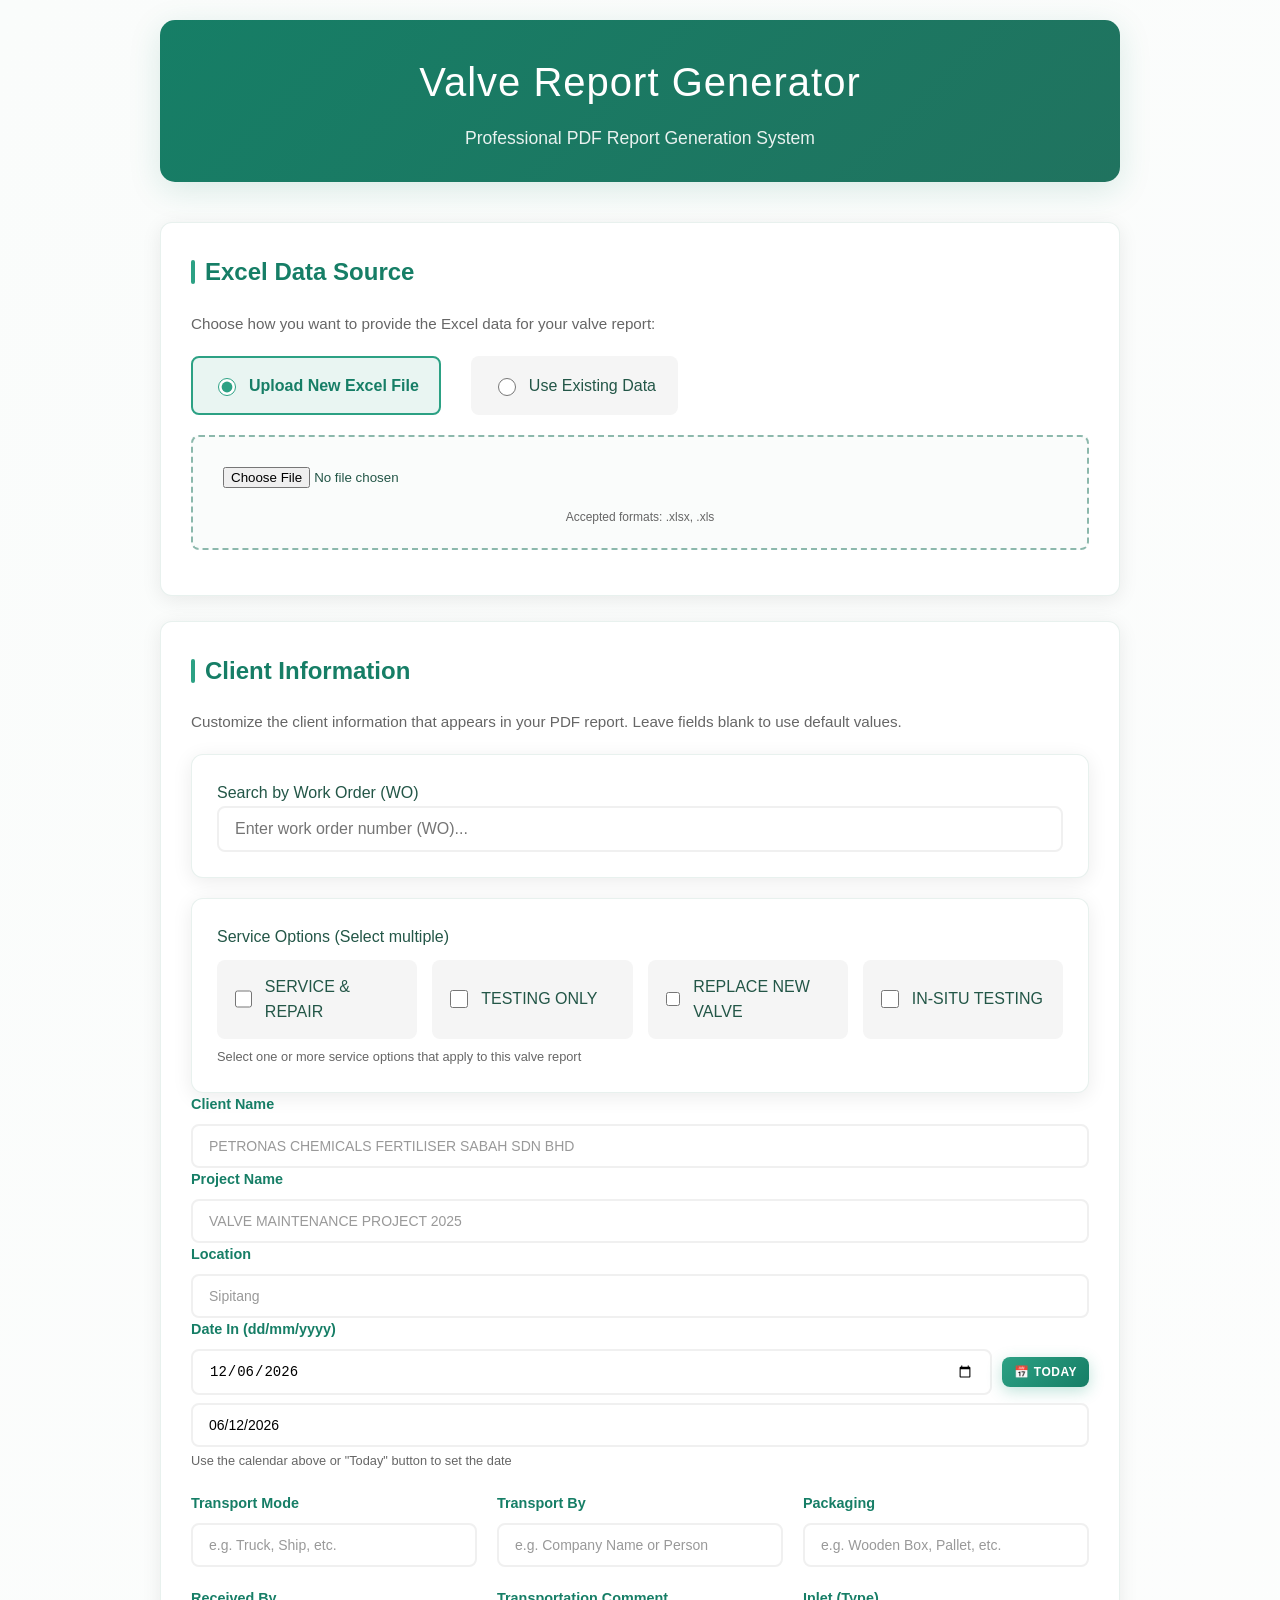
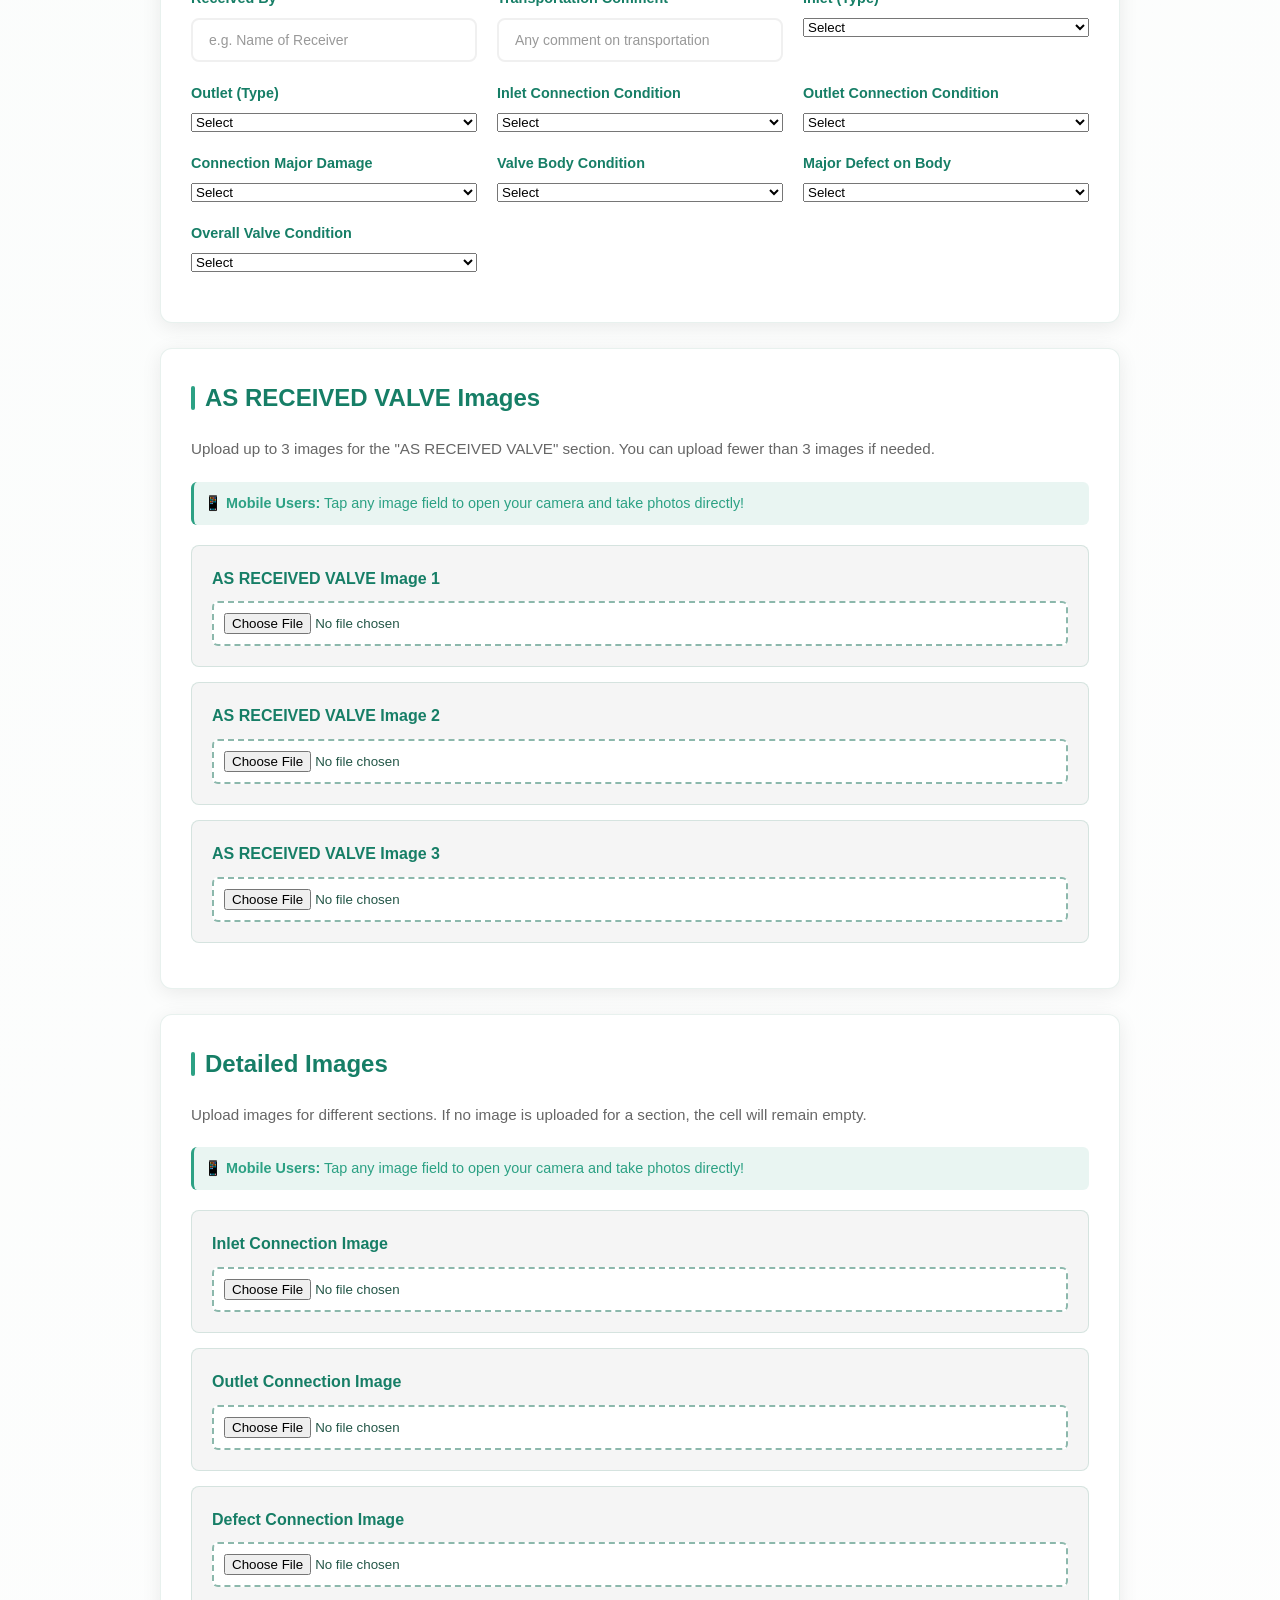
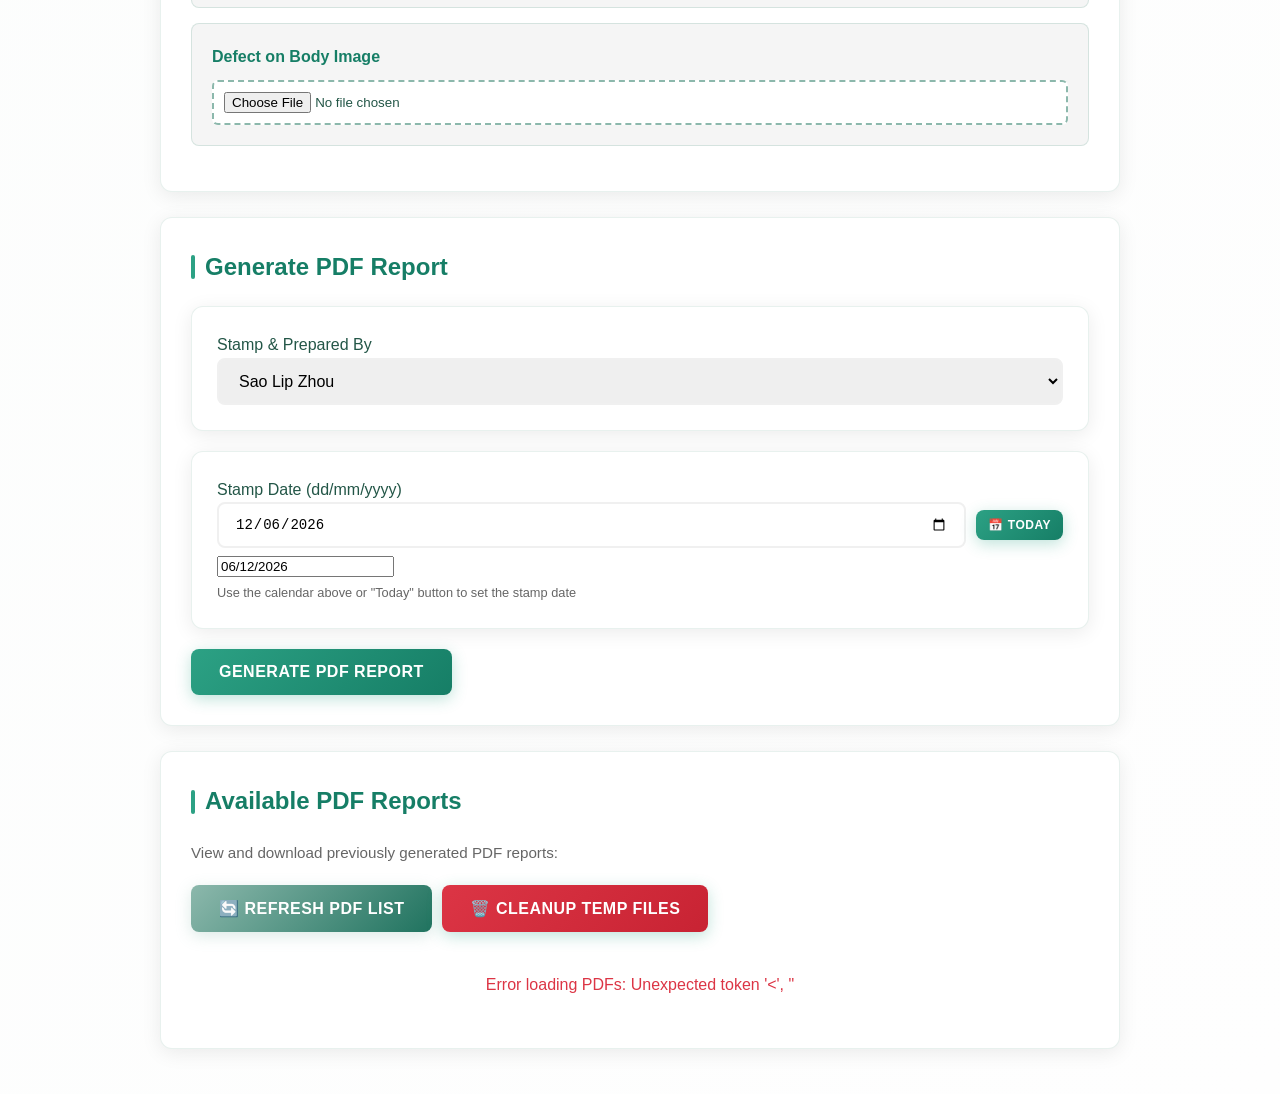
==== commit eb8319aa: "well delete f(x)" ====
--- a/templates/index.html
+++ b/templates/index.html
@@ -138,6 +138,22 @@
             border-color: var(--medium-teal);
         }
 
+        .service-option {
+            cursor: pointer;
+            transition: all 0.3s ease;
+        }
+
+        .service-option:hover {
+            background: var(--light-gray-2) !important;
+            transform: translateY(-1px);
+        }
+
+        .service-option input[type="checkbox"] {
+            width: 18px;
+            height: 18px;
+            accent-color: var(--medium-teal);
+        }
+
         .file-upload-area {
             border: 2px dashed var(--muted-green);
             border-radius: 8px;
@@ -233,6 +249,70 @@
             border-radius: 8px;
             box-shadow: 0 4px 12px rgba(0, 0, 0, 0.1);
             border: 2px solid var(--muted-green);
+        }
+
+        .image-preview-container {
+            position: relative;
+            display: inline-block;
+            margin: 10px 0;
+        }
+
+        .delete-image-btn {
+            position: absolute;
+            top: -10px;
+            right: -10px;
+            background: #dc3545;
+            color: white;
+            border: none;
+            border-radius: 50%;
+            width: 32px;
+            height: 32px;
+            cursor: pointer;
+            font-size: 18px;
+            font-weight: bold;
+            display: flex;
+            align-items: center;
+            justify-content: center;
+            box-shadow: 0 3px 10px rgba(220, 53, 69, 0.4);
+            transition: all 0.3s ease;
+            z-index: 10;
+            line-height: 1;
+        }
+
+        .delete-image-btn:hover {
+            background: #c82333;
+            transform: scale(1.15);
+            box-shadow: 0 5px 15px rgba(220, 53, 69, 0.5);
+        }
+
+        .delete-image-btn:active {
+            transform: scale(0.9);
+        }
+
+        .delete-pdf-btn {
+            background: #dc3545;
+            color: white;
+            border: none;
+            border-radius: 6px;
+            padding: 6px 12px;
+            cursor: pointer;
+            font-size: 12px;
+            font-weight: bold;
+            display: flex;
+            align-items: center;
+            gap: 4px;
+            box-shadow: 0 2px 6px rgba(220, 53, 69, 0.3);
+            transition: all 0.3s ease;
+        }
+
+        .delete-pdf-btn:hover {
+            background: #c82333;
+            transform: translateY(-1px);
+            box-shadow: 0 4px 10px rgba(220, 53, 69, 0.4);
+        }
+
+        .delete-pdf-btn:active {
+            transform: translateY(0);
         }
 
         .btn {
@@ -406,21 +486,27 @@
 
             <div class="valve-selector" style="margin-top: 20px;">
                 <label>Service Options (Select multiple)</label>
-                <div style="display: grid; grid-template-columns: repeat(2, 1fr); gap: 15px; margin-top: 10px;">
-                    <div style="display: flex; align-items: center; gap: 10px; padding: 10px; background: var(--light-gray); border-radius: 6px;">
-                        <input type="checkbox" id="insitu_testing" name="service_options" value="insitu_testing">
-                        <label for="insitu_testing" style="margin: 0; cursor: pointer;">SERVICE & REPAIR</label>
+                <div style="display: grid; grid-template-columns: repeat(auto-fit, minmax(200px, 1fr)); gap: 15px; margin-top: 10px;">
+                    <div style="display: flex; align-items: center; gap: 10px; padding: 12px; background: var(--light-gray); border-radius: 8px; border: 2px solid transparent; transition: all 0.3s ease;" class="service-option">
+                        <input type="checkbox" id="service_repair" name="service_options" value="service_repair" onchange="toggleServiceOption(this)">
+                        <label for="service_repair" style="margin: 0; cursor: pointer; font-weight: 500;">SERVICE & REPAIR</label>
                     </div>
-                    <div style="display: flex; align-items: center; gap: 10px; padding: 10px; background: var(--light-gray); border-radius: 6px;">
-                        <input type="checkbox" id="service_repair" name="service_options" value="service_repair">
-                        <label for="service_repair" style="margin: 0; cursor: pointer;">TESTING ONLY</label>
+                    <div style="display: flex; align-items: center; gap: 10px; padding: 12px; background: var(--light-gray); border-radius: 8px; border: 2px solid transparent; transition: all 0.3s ease;" class="service-option">
+                        <input type="checkbox" id="testing_only" name="service_options" value="testing_only" onchange="toggleServiceOption(this)">
+                        <label for="testing_only" style="margin: 0; cursor: pointer; font-weight: 500;">TESTING ONLY</label>
                     </div>
-                    <div style="display: flex; align-items: center; gap: 10px; padding: 10px; background: var(--light-gray); border-radius: 6px;">
-                        <input type="checkbox" id="testing_only" name="service_options" value="testing_only">
-                        <label for="testing_only" style="margin: 0; cursor: pointer;">REPLACE NEW VALVE</label>
+                    <div style="display: flex; align-items: center; gap: 10px; padding: 12px; background: var(--light-gray); border-radius: 8px; border: 2px solid transparent; transition: all 0.3s ease;" class="service-option">
+                        <input type="checkbox" id="replace_valve" name="service_options" value="replace_new_valve" onchange="toggleServiceOption(this)">
+                        <label for="replace_valve" style="margin: 0; cursor: pointer; font-weight: 500;">REPLACE NEW VALVE</label>
                     </div>
-
-                </div>
+                    <div style="display: flex; align-items: center; gap: 10px; padding: 12px; background: var(--light-gray); border-radius: 8px; border: 2px solid transparent; transition: all 0.3s ease;" class="service-option">
+                        <input type="checkbox" id="insitu_testing" name="service_options" value="insitu_testing" onchange="toggleServiceOption(this)">
+                        <label for="insitu_testing" style="margin: 0; cursor: pointer; font-weight: 500;">IN-SITU TESTING</label>
+                    </div>
+                </div>
+                <small style="color: #666; font-size: 0.8rem; margin-top: 8px; display: block;">
+                    Select one or more service options that apply to this valve report
+                </small>
             </div>
 
             <div class="form-group">
@@ -569,21 +655,30 @@
             <label for="received_valve_1">AS RECEIVED VALVE Image 1</label>
             <input type="file" id="received_valve_1" accept="image/*" onchange="uploadReceivedValveImage(1)">
             <div id="received_valve_1_status"></div>
-            <img id="received_valve_1_preview" class="image-preview" style="display: none;">
+            <div class="image-preview-container" id="received_valve_1_container" style="display: none;">
+                <img id="received_valve_1_preview" class="image-preview">
+                <button type="button" class="delete-image-btn" onclick="deleteReceivedValveImage(1)" title="Delete image">×</button>
+            </div>
         </div>
 
         <div class="image-upload">
             <label for="received_valve_2">AS RECEIVED VALVE Image 2</label>
             <input type="file" id="received_valve_2" accept="image/*" onchange="uploadReceivedValveImage(2)">
             <div id="received_valve_2_status"></div>
-            <img id="received_valve_2_preview" class="image-preview" style="display: none;">
+            <div class="image-preview-container" id="received_valve_2_container" style="display: none;">
+                <img id="received_valve_2_preview" class="image-preview">
+                <button type="button" class="delete-image-btn" onclick="deleteReceivedValveImage(2)" title="Delete image">×</button>
+            </div>
         </div>
 
         <div class="image-upload">
             <label for="received_valve_3">AS RECEIVED VALVE Image 3</label>
             <input type="file" id="received_valve_3" accept="image/*" onchange="uploadReceivedValveImage(3)">
             <div id="received_valve_3_status"></div>
-            <img id="received_valve_3_preview" class="image-preview" style="display: none;">
+            <div class="image-preview-container" id="received_valve_3_container" style="display: none;">
+                <img id="received_valve_3_preview" class="image-preview">
+                <button type="button" class="delete-image-btn" onclick="deleteReceivedValveImage(3)" title="Delete image">×</button>
+            </div>
         </div>
         </div>
 
@@ -598,28 +693,40 @@
             <label for="inlet_connection">Inlet Connection Image</label>
             <input type="file" id="inlet_connection" accept="image/*" onchange="uploadImage('inlet_connection')">
             <div id="inlet_connection_status"></div>
-            <img id="inlet_connection_preview" class="image-preview" style="display: none;">
+            <div class="image-preview-container" id="inlet_connection_container" style="display: none;">
+                <img id="inlet_connection_preview" class="image-preview">
+                <button type="button" class="delete-image-btn" onclick="deleteImage('inlet_connection')" title="Delete image">×</button>
+            </div>
         </div>
 
         <div class="image-upload">
             <label for="outlet_connection">Outlet Connection Image</label>
             <input type="file" id="outlet_connection" accept="image/*" onchange="uploadImage('outlet_connection')">
             <div id="outlet_connection_status"></div>
-            <img id="outlet_connection_preview" class="image-preview" style="display: none;">
+            <div class="image-preview-container" id="outlet_connection_container" style="display: none;">
+                <img id="outlet_connection_preview" class="image-preview">
+                <button type="button" class="delete-image-btn" onclick="deleteImage('outlet_connection')" title="Delete image">×</button>
+            </div>
         </div>
 
         <div class="image-upload">
             <label for="defect_connection">Defect Connection Image</label>
             <input type="file" id="defect_connection" accept="image/*" onchange="uploadImage('defect_connection')">
             <div id="defect_connection_status"></div>
-            <img id="defect_connection_preview" class="image-preview" style="display: none;">
+            <div class="image-preview-container" id="defect_connection_container" style="display: none;">
+                <img id="defect_connection_preview" class="image-preview">
+                <button type="button" class="delete-image-btn" onclick="deleteImage('defect_connection')" title="Delete image">×</button>
+            </div>
         </div>
 
         <div class="image-upload">
             <label for="defect_body">Defect on Body Image</label>
             <input type="file" id="defect_body" accept="image/*" onchange="uploadImage('defect_body')">
             <div id="defect_body_status"></div>
-            <img id="defect_body_preview" class="image-preview" style="display: none;">
+            <div class="image-preview-container" id="defect_body_container" style="display: none;">
+                <img id="defect_body_preview" class="image-preview">
+                <button type="button" class="delete-image-btn" onclick="deleteImage('defect_body')" title="Delete image">×</button>
+            </div>
         </div>
         </div>
 
@@ -778,10 +885,11 @@
                     showStatus(imageType + '_status', data.message, 'success');
                     uploadedImages[imageType] = data.filepath;
                     
-                    // Show preview
+                    // Show preview container
+                    const container = document.getElementById(imageType + '_container');
                     const preview = document.getElementById(imageType + '_preview');
                     preview.src = URL.createObjectURL(file);
-                    preview.style.display = 'block';
+                    container.style.display = 'block';
                 } else {
                     showStatus(imageType + '_status', data.error, 'error');
                 }
@@ -817,16 +925,80 @@
                     const index = imageNumber - 1;
                     receivedValveImages[index] = data.filepath;
                     
-                    // Show preview
+                    // Show preview container
+                    const container = document.getElementById('received_valve_' + imageNumber + '_container');
                     const preview = document.getElementById('received_valve_' + imageNumber + '_preview');
                     preview.src = URL.createObjectURL(file);
-                    preview.style.display = 'block';
+                    container.style.display = 'block';
                 } else {
                     showStatus('received_valve_' + imageNumber + '_status', data.error, 'error');
                 }
             })
             .catch(error => {
                 showStatus('received_valve_' + imageNumber + '_status', 'Upload failed: ' + error.message, 'error');
+            });
+        }
+
+        function deleteImage(imageType) {
+            // Remove from uploadedImages object
+            delete uploadedImages[imageType];
+            
+            // Hide preview container
+            const container = document.getElementById(imageType + '_container');
+            container.style.display = 'none';
+            
+            // Clear file input
+            const fileInput = document.getElementById(imageType);
+            fileInput.value = '';
+            
+            // Clear status
+            const statusDiv = document.getElementById(imageType + '_status');
+            statusDiv.innerHTML = '';
+            
+            showStatus(imageType + '_status', 'Image deleted successfully.', 'success');
+        }
+
+        function deleteReceivedValveImage(imageNumber) {
+            // Remove from receivedValveImages array
+            const index = imageNumber - 1;
+            receivedValveImages[index] = null;
+            
+            // Hide preview container
+            const container = document.getElementById('received_valve_' + imageNumber + '_container');
+            container.style.display = 'none';
+            
+            // Clear file input
+            const fileInput = document.getElementById('received_valve_' + imageNumber);
+            fileInput.value = '';
+            
+            // Clear status
+            const statusDiv = document.getElementById('received_valve_' + imageNumber + '_status');
+            statusDiv.innerHTML = '';
+            
+            showStatus('received_valve_' + imageNumber + '_status', 'Image deleted successfully.', 'success');
+        }
+
+        function deletePDF(filename) {
+            if (!confirm(`Are you sure you want to delete "${filename}"? This action cannot be undone.`)) {
+                return;
+            }
+
+            fetch(`/delete-pdf/${filename}`, {
+                method: 'DELETE'
+            })
+            .then(response => response.json())
+            .then(data => {
+                if (data.message) {
+                    // Show success message
+                    alert(data.message);
+                    // Reload the PDF list to reflect the changes
+                    loadAvailablePDFs();
+                } else {
+                    alert('Delete failed: ' + data.error);
+                }
+            })
+            .catch(error => {
+                alert('Delete failed: ' + error.message);
             });
         }
 
@@ -1016,12 +1188,15 @@
                                         <strong style="color: var(--deep-teal);">${pdf.filename}</strong>
                                         <span style="color: #666; font-size: 0.9rem;">${fileSize} KB</span>
                                     </div>
-                                    <div style="display: flex; gap: 10px;">
+                                    <div style="display: flex; gap: 10px; align-items: center;">
                                         <button class="btn" onclick="window.open('${pdf.download_url}', '_blank')" style="padding: 8px 16px; font-size: 0.9rem;">
                                             📥 Download
                                         </button>
                                         <button class="btn btn-secondary" onclick="window.open('${pdf.view_url}', '_blank')" style="padding: 8px 16px; font-size: 0.9rem;">
                                             👁️ View
+                                        </button>
+                                        <button class="delete-pdf-btn" onclick="deletePDF('${pdf.filename}')" title="Delete PDF">
+                                            ⚠️ Delete
                                         </button>
                                     </div>
                                 </div>
@@ -1181,10 +1356,13 @@
                 if (data.message) {
                     alert('Cleanup completed successfully!');
                     // Clear any uploaded image previews
-                    const previews = document.querySelectorAll('.image-preview');
-                    previews.forEach(preview => {
-                        preview.style.display = 'none';
-                        preview.src = '';
+                    const containers = document.querySelectorAll('.image-preview-container');
+                    containers.forEach(container => {
+                        container.style.display = 'none';
+                        const preview = container.querySelector('.image-preview');
+                        if (preview) {
+                            preview.src = '';
+                        }
                     });
                     // Clear uploaded images arrays
                     uploadedImages = {};
@@ -1208,6 +1386,19 @@
                 otherInput.value = '';
             }
         }
+
+        function toggleServiceOption(checkbox) {
+            const serviceOption = checkbox.closest('.service-option');
+            if (checkbox.checked) {
+                serviceOption.style.background = 'rgba(44, 161, 132, 0.1)';
+                serviceOption.style.borderColor = 'var(--medium-teal)';
+                serviceOption.style.transform = 'scale(1.02)';
+            } else {
+                serviceOption.style.background = 'var(--light-gray)';
+                serviceOption.style.borderColor = 'transparent';
+                serviceOption.style.transform = 'scale(1)';
+            }
+        }
         
         window.onload = function() {
             loadAvailableNumbers();
